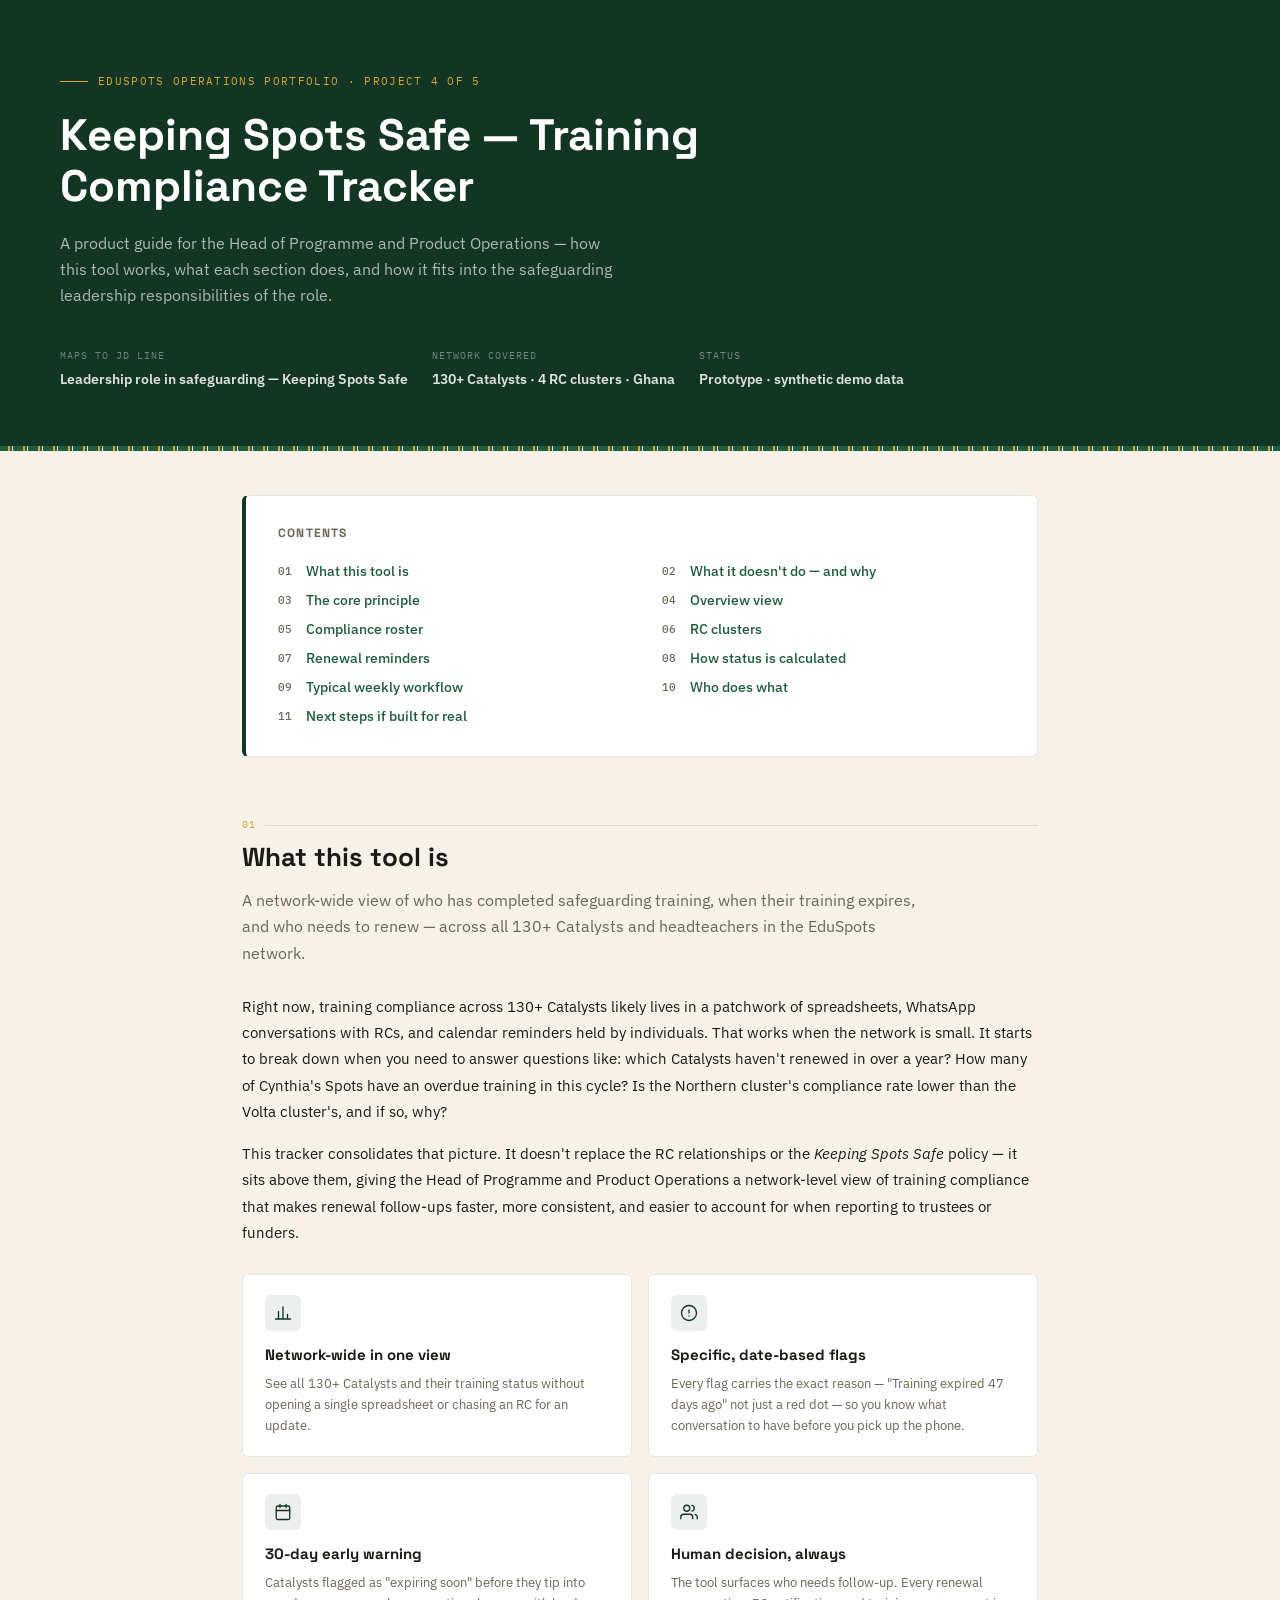
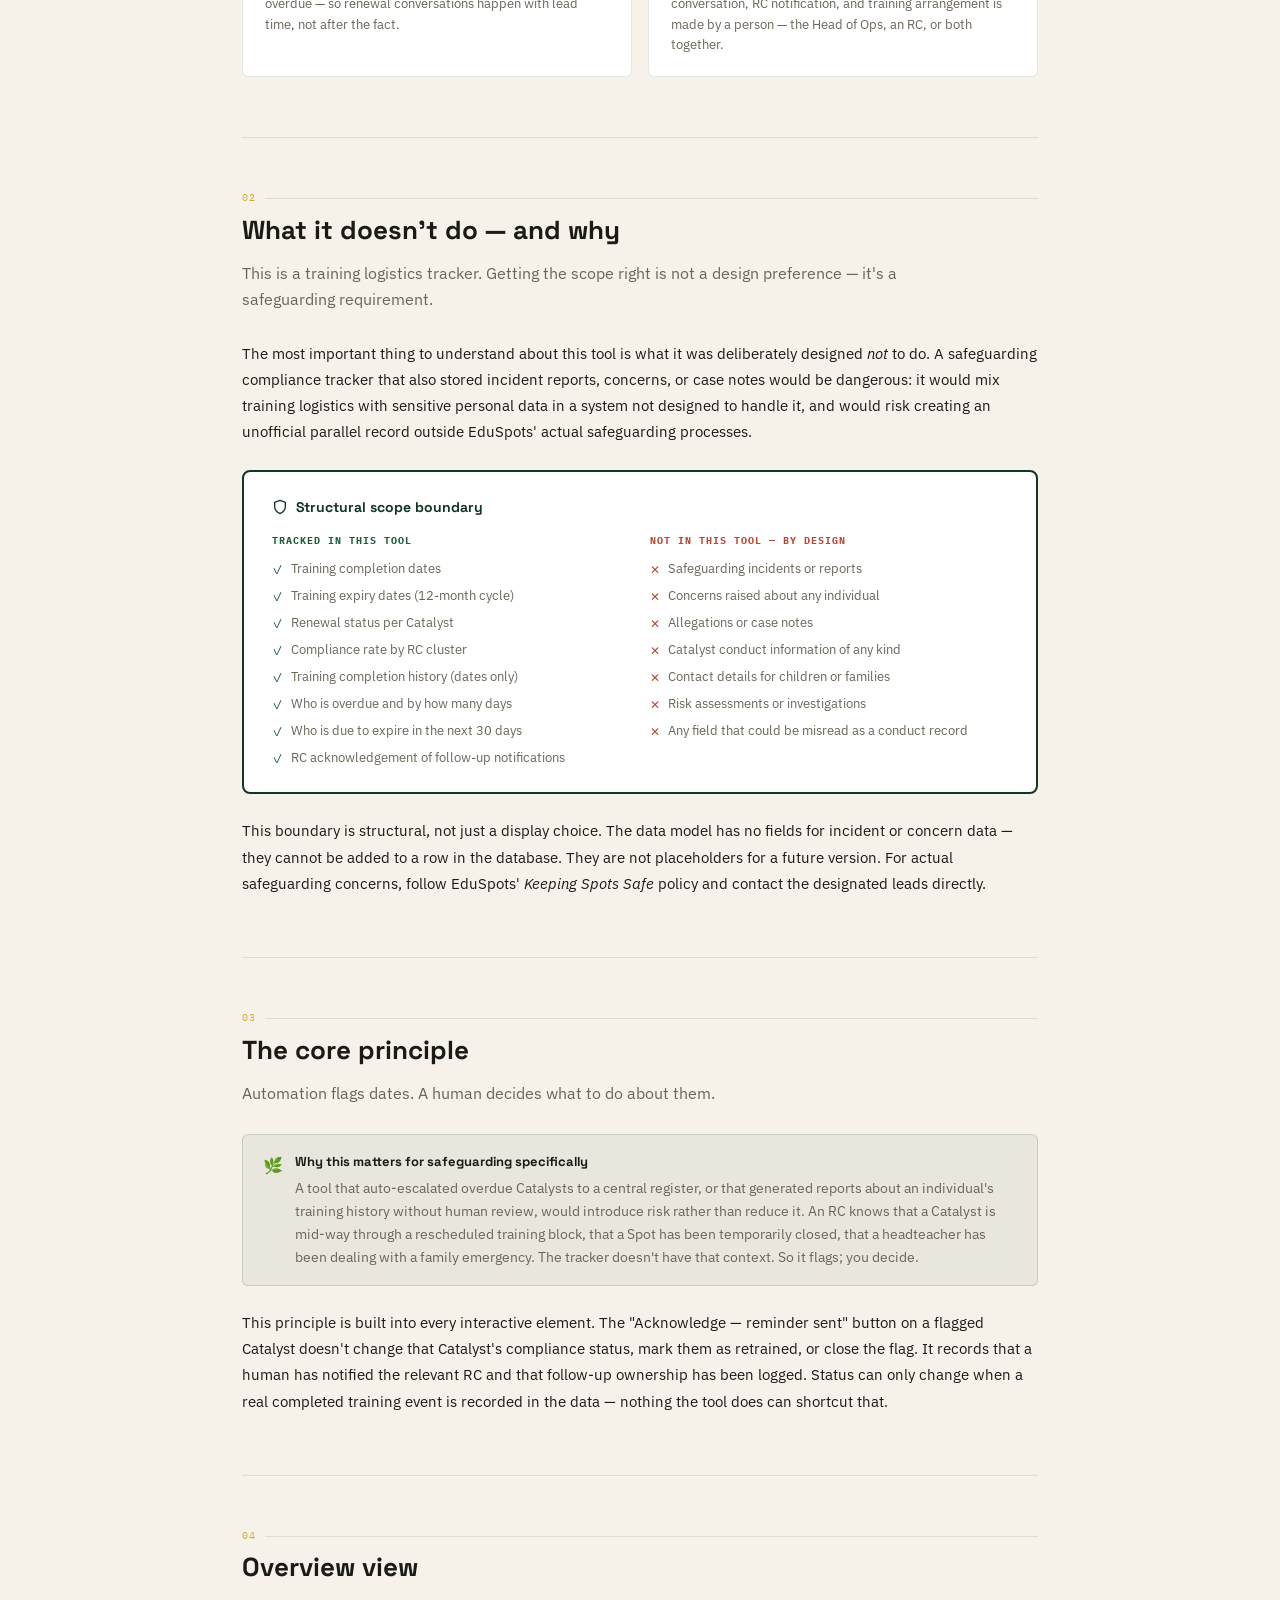
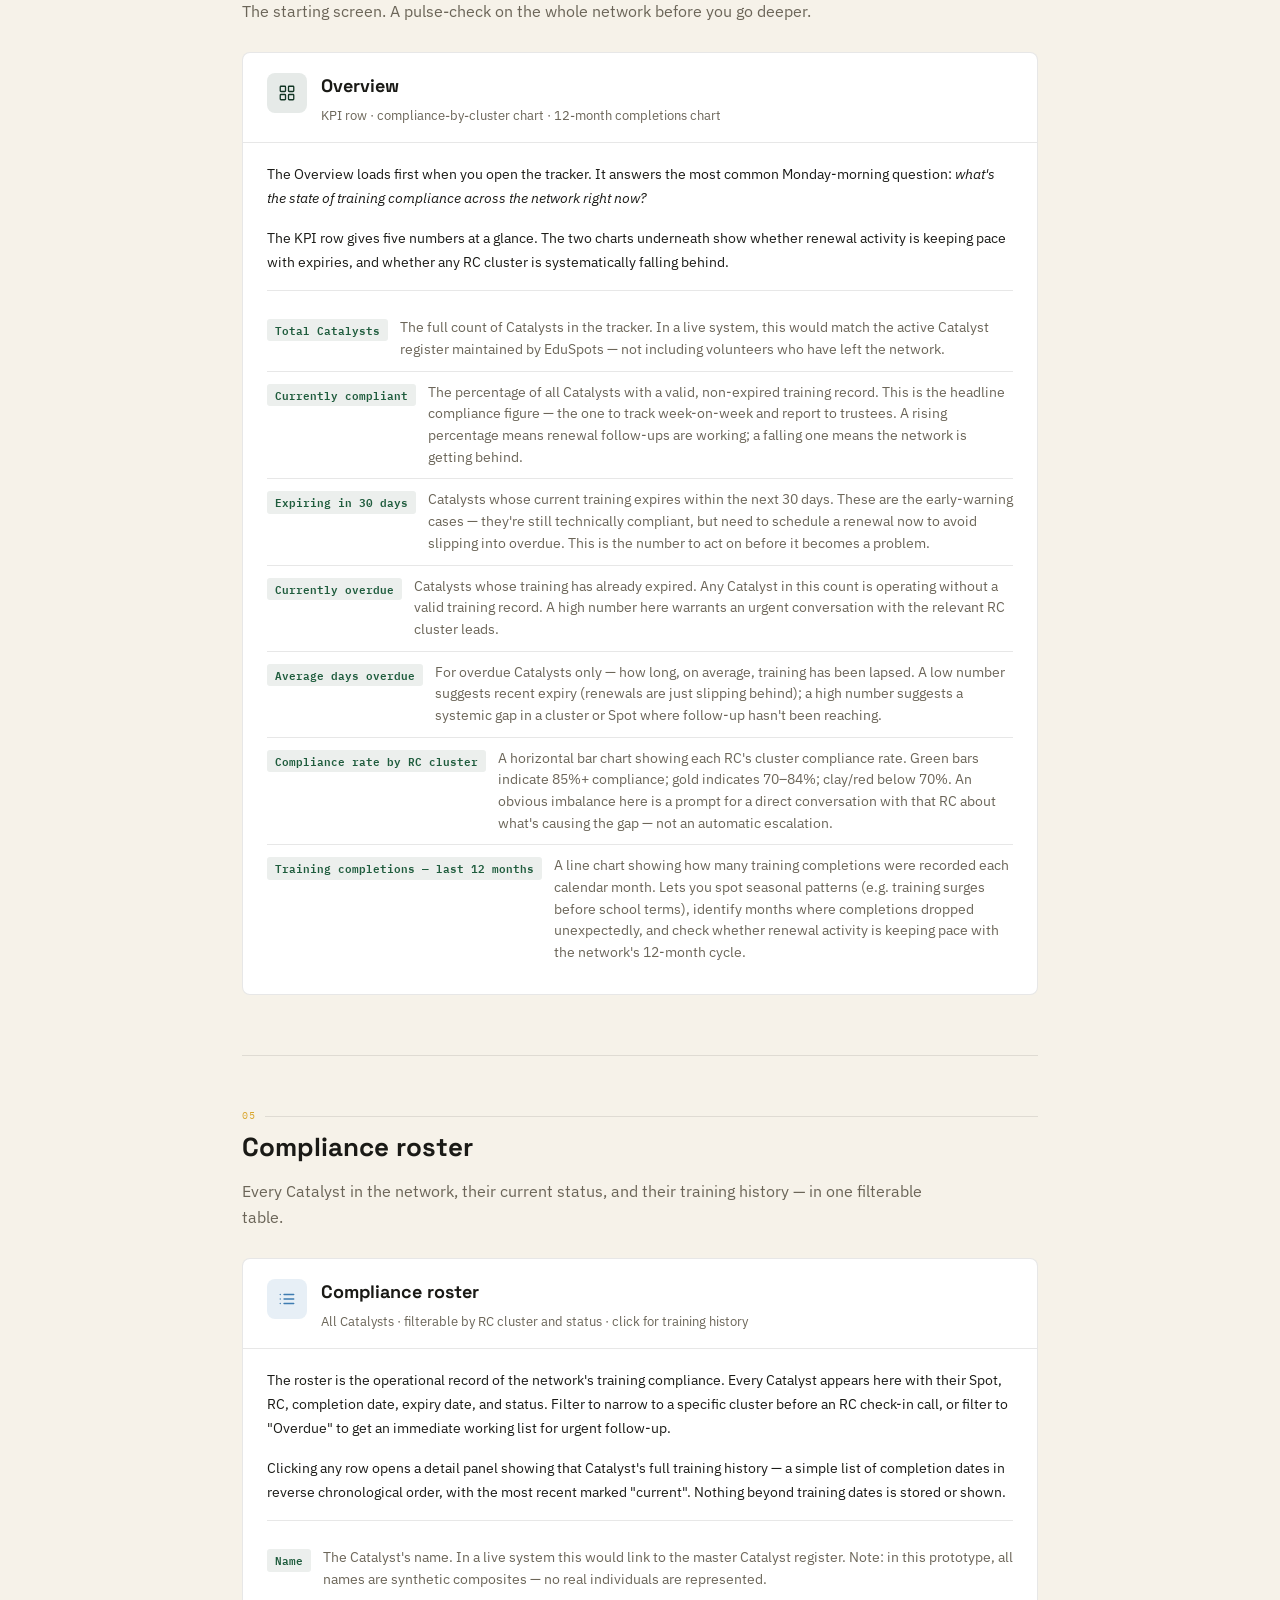
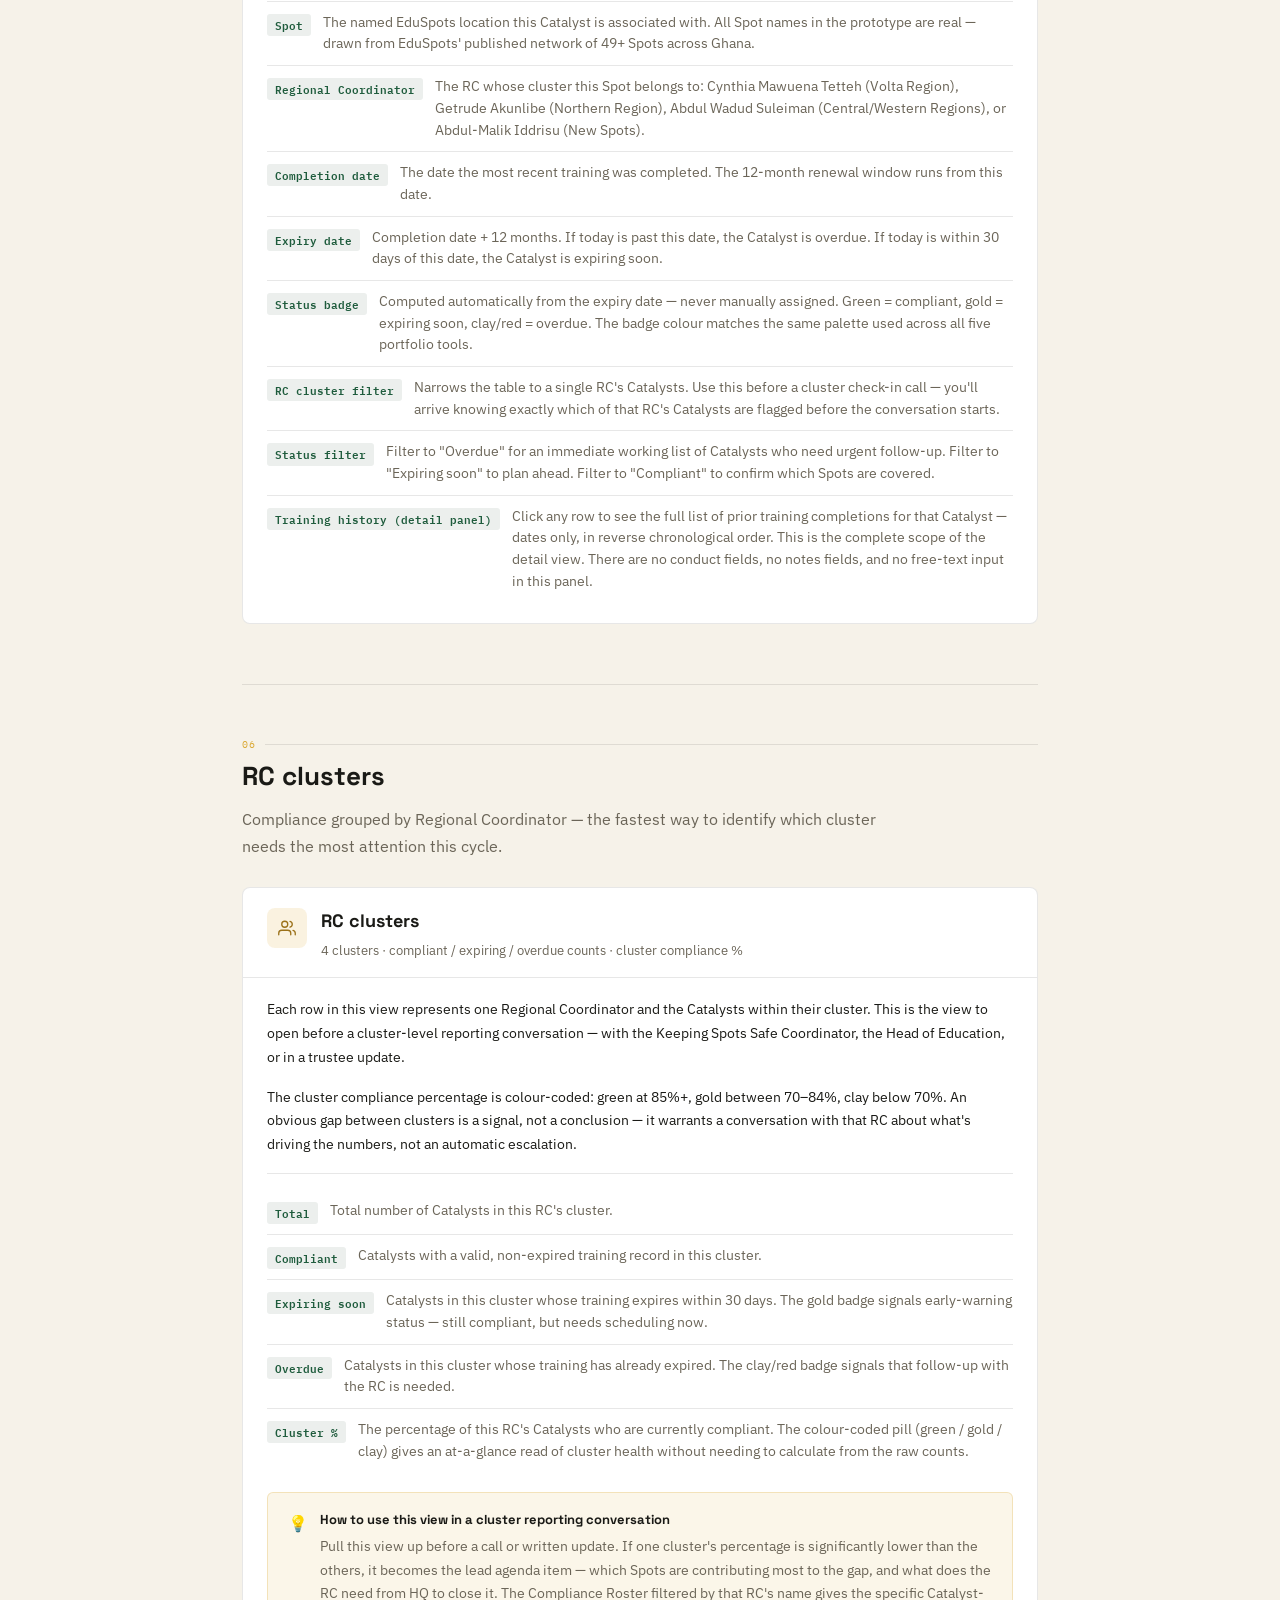
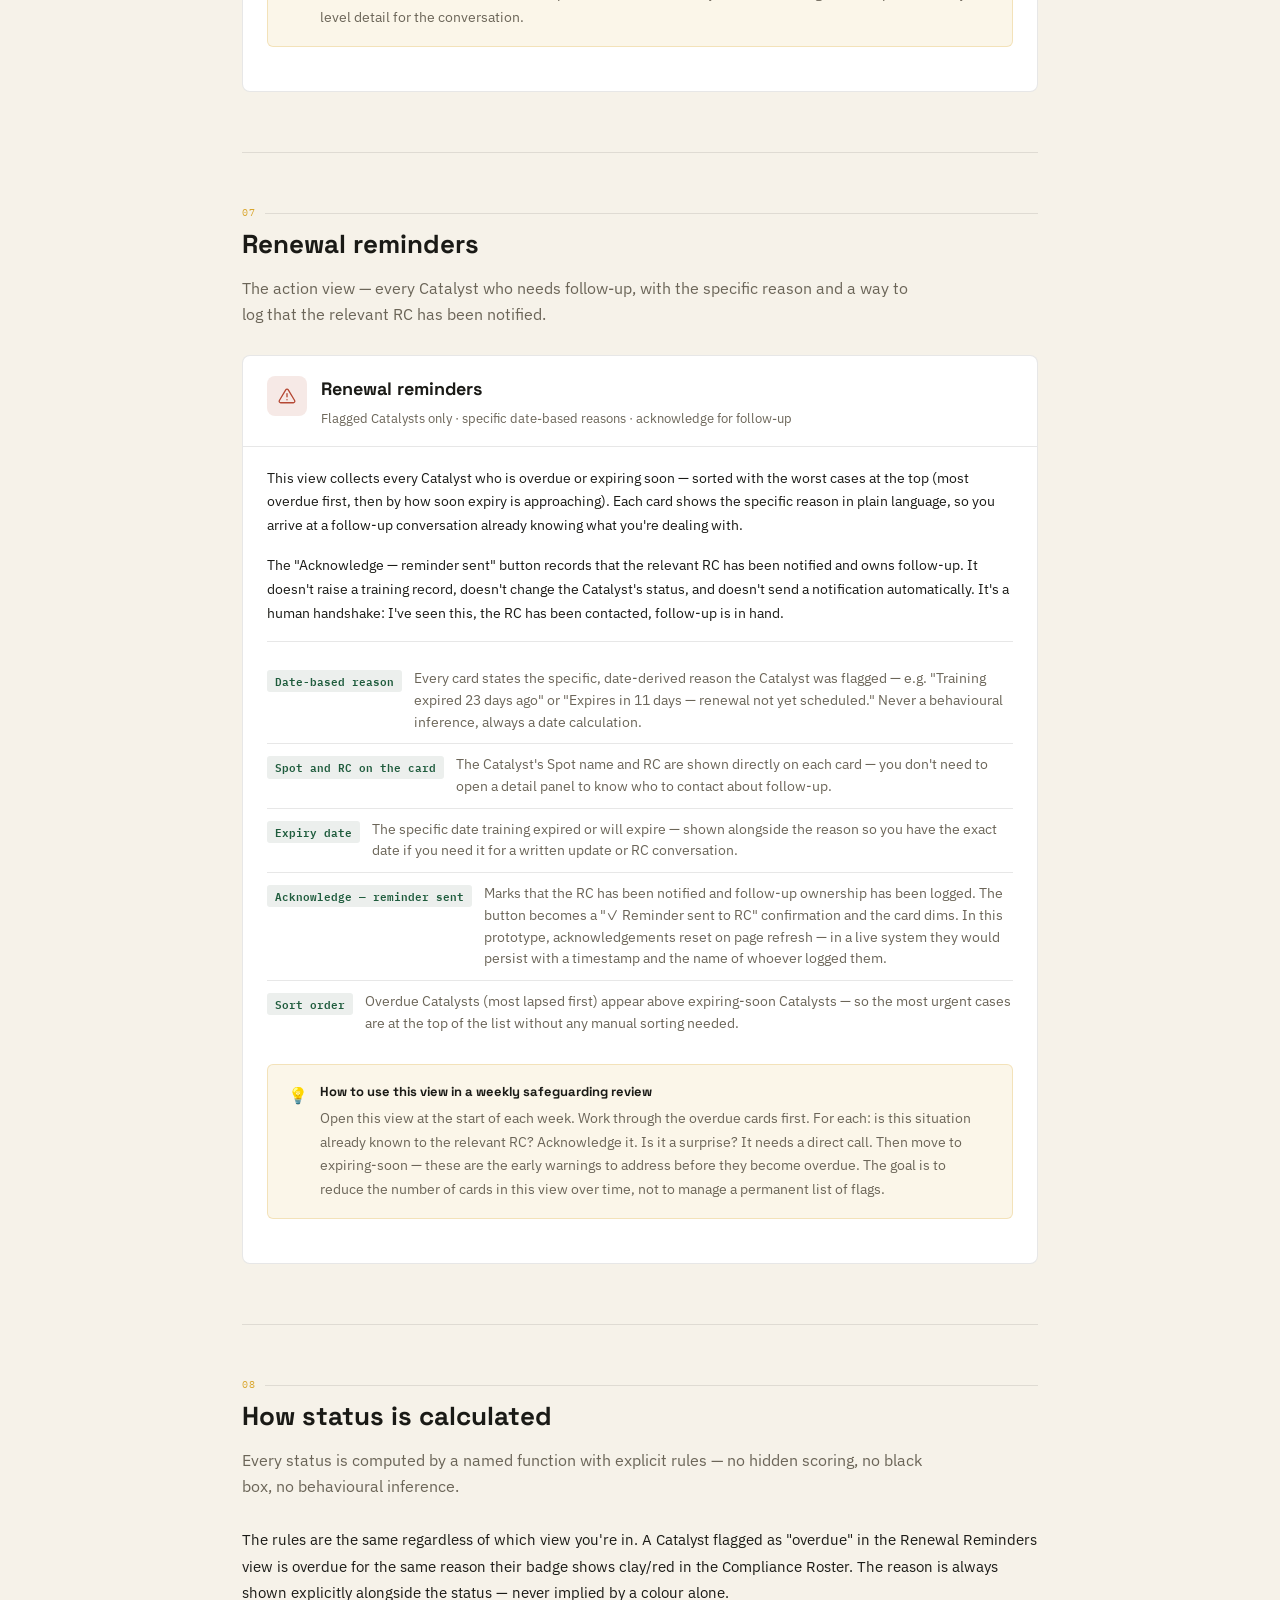
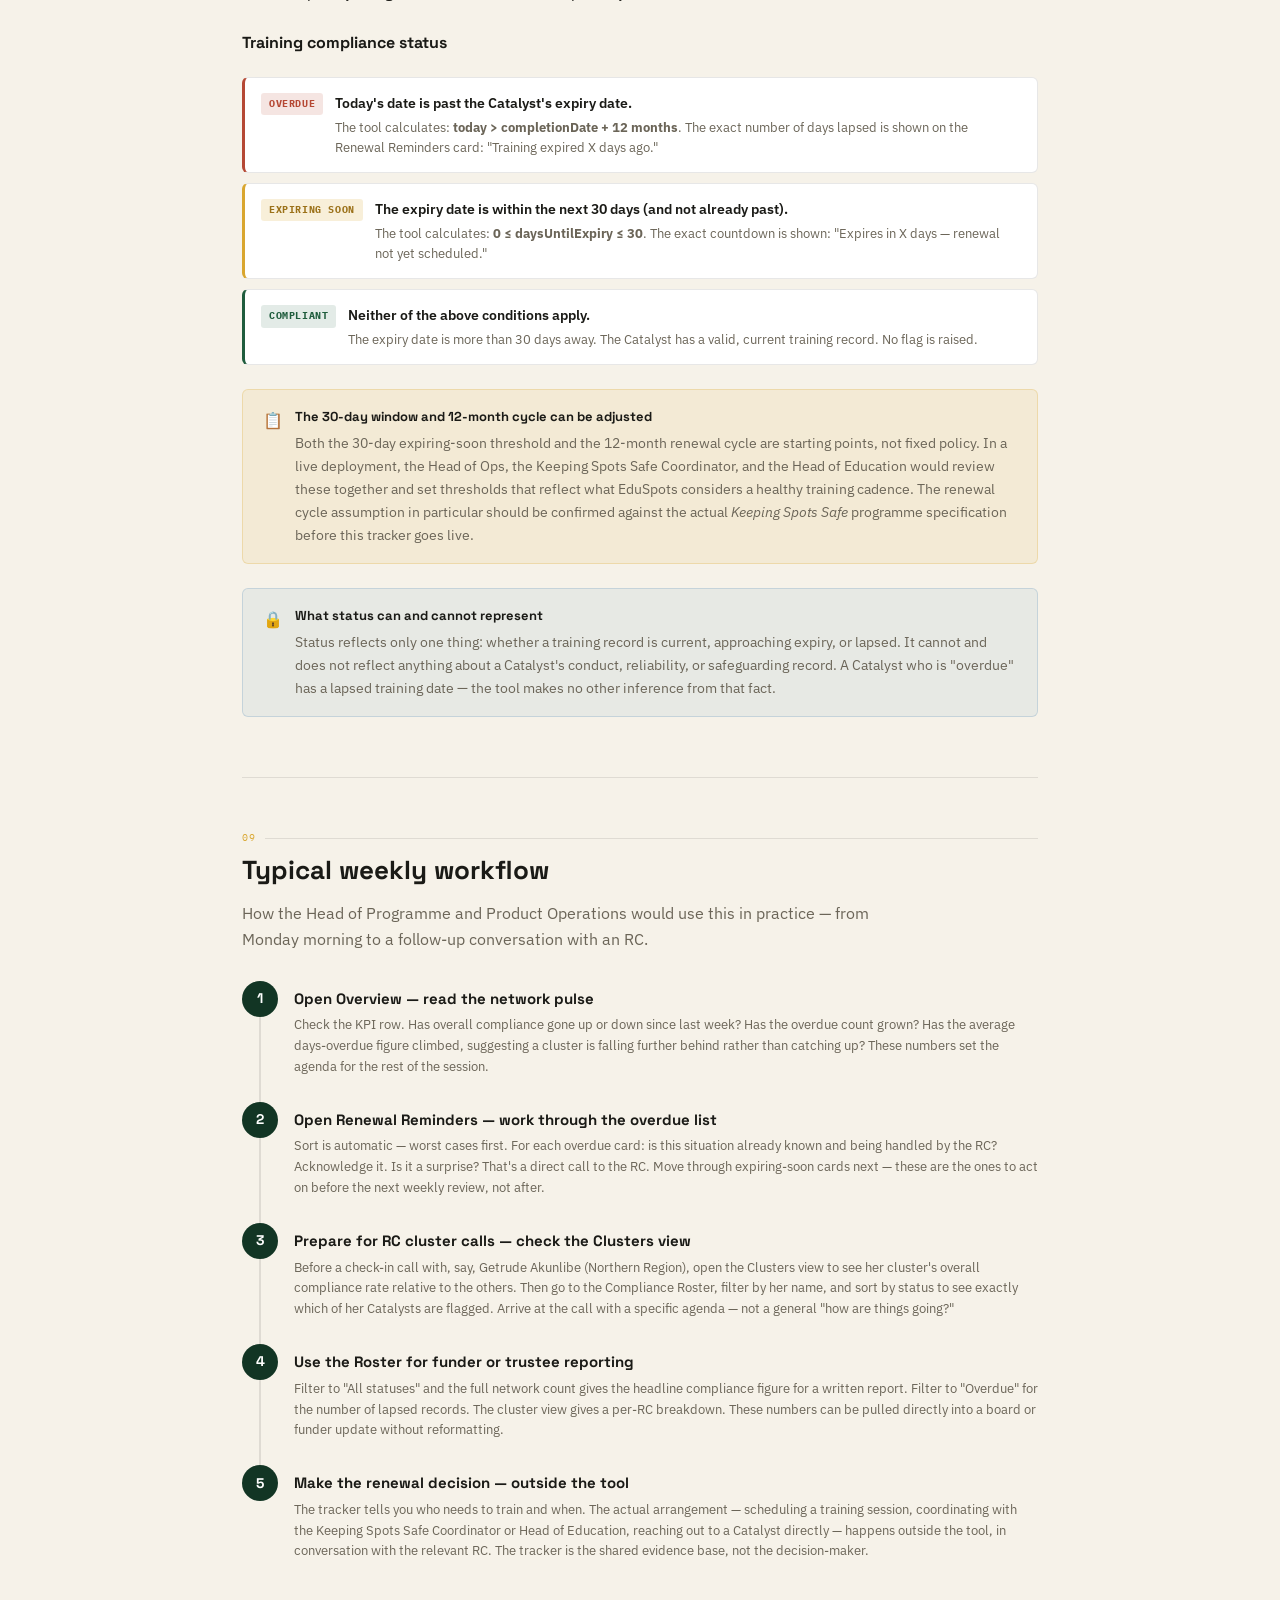
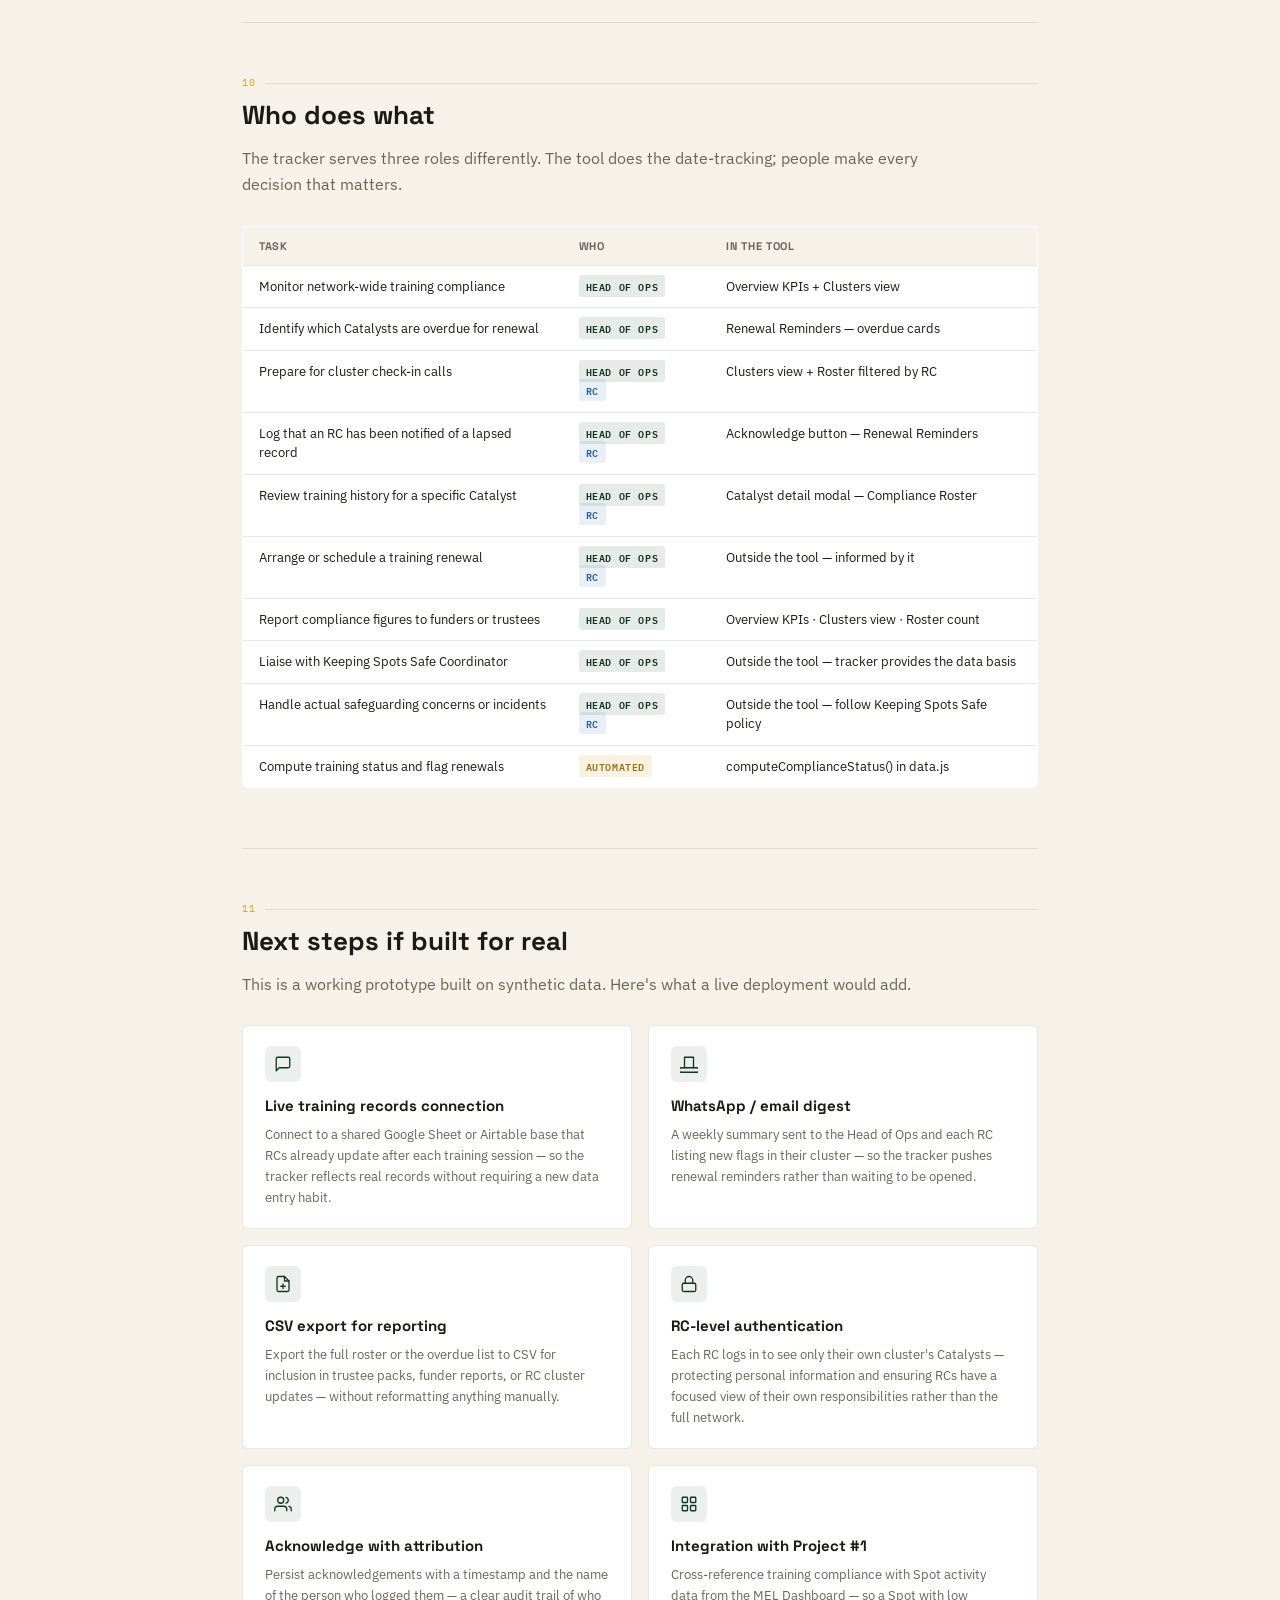
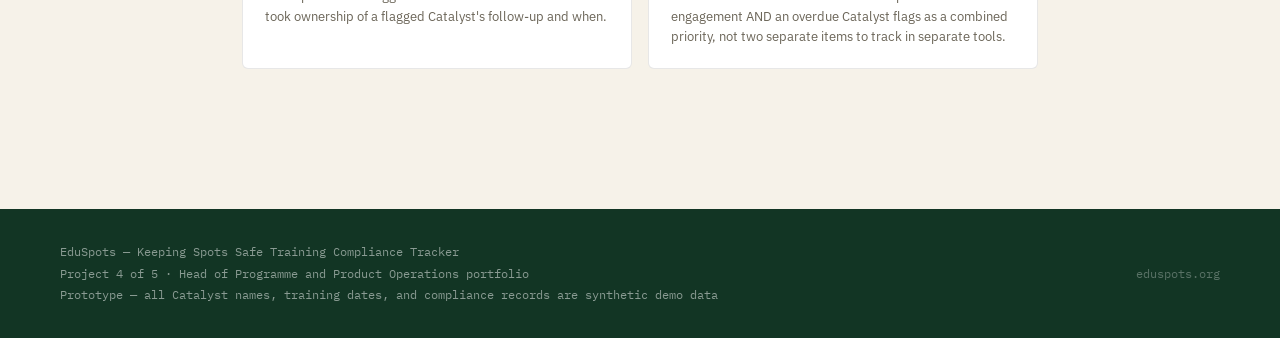
==== safeguarding-tracker-guide.html @ 937d8f45 "feat: add guide link to sidebar, SVG nav icons, favicon" ====
<!DOCTYPE html>
<html lang="en">
<head>
<meta charset="UTF-8" />
<meta name="viewport" content="width=device-width, initial-scale=1.0" />
<title>Keeping Spots Safe — Training Compliance Tracker · Product Guide</title>
<link rel="icon" href="assets/favicon.ico" />
<link rel="preconnect" href="https://fonts.googleapis.com" />
<link rel="preconnect" href="https://fonts.gstatic.com" crossorigin />
<link href="https://fonts.googleapis.com/css2?family=IBM+Plex+Mono:wght@400;600&family=IBM+Plex+Sans:ital,wght@0,400;0,500;0,600;1,400&family=Space+Grotesk:wght@500;600;700&display=swap" rel="stylesheet" />
<style>

/* ── Reset ──────────────────────────────────────────────────── */
*, *::before, *::after { box-sizing: border-box; margin: 0; padding: 0; }
html { font-size: 16px; scroll-behavior: smooth; }

body {
  font-family: "IBM Plex Sans", ui-sans-serif, system-ui, sans-serif;
  background: #F6F2E9;
  color: #1A1A16;
  line-height: 1.65;
  -webkit-font-smoothing: antialiased;
}

/* ── Tokens ─────────────────────────────────────────────────── */
:root {
  --forest:       #123524;
  --forest-light: #1F5C3D;
  --gold:         #D9A62E;
  --gold-soft:    #F0D89B;
  --sky:          #3E7CB1;
  --clay:         #B54834;
  --paper:        #F6F2E9;
  --panel:        #FFFFFF;
  --ink:          #1A1A16;
  --muted:        #6B6558;
  --line:         rgba(26,26,22,0.10);
}

/* ── Cover ──────────────────────────────────────────────────── */
.cover {
  background: var(--forest);
  color: #fff;
  padding: 72px 60px 60px;
  position: relative;
  overflow: hidden;
}

.cover::after {
  content: "";
  position: absolute;
  bottom: 0; left: 0; right: 0;
  height: 5px;
  background: repeating-linear-gradient(
    90deg,
    var(--forest-light) 0px, var(--forest-light) 8px,
    var(--gold)         8px, var(--gold)         10px,
    var(--forest-light) 10px, var(--forest-light) 12px,
    #fff                12px, #fff                13px,
    var(--forest-light) 13px, var(--forest-light) 15px
  );
}

.cover-eyebrow {
  font-family: "IBM Plex Mono", monospace;
  font-size: 11px;
  letter-spacing: 0.12em;
  text-transform: uppercase;
  color: var(--gold);
  margin-bottom: 20px;
  display: flex;
  align-items: center;
  gap: 10px;
}

.cover-eyebrow::before {
  content: "";
  display: inline-block;
  width: 28px;
  height: 1px;
  background: var(--gold);
}

.cover-title {
  font-family: "Space Grotesk", ui-sans-serif, sans-serif;
  font-size: clamp(28px, 4vw, 44px);
  font-weight: 700;
  line-height: 1.15;
  color: #fff;
  max-width: 700px;
  margin-bottom: 20px;
}

.cover-subtitle {
  font-size: 16px;
  color: rgba(255,255,255,0.65);
  max-width: 560px;
  line-height: 1.6;
  margin-bottom: 40px;
}

.cover-meta {
  display: flex;
  flex-wrap: wrap;
  gap: 24px;
}

.cover-meta-item {
  display: flex;
  flex-direction: column;
  gap: 3px;
}

.cover-meta-label {
  font-family: "IBM Plex Mono", monospace;
  font-size: 10px;
  letter-spacing: 0.1em;
  text-transform: uppercase;
  color: rgba(255,255,255,0.40);
}

.cover-meta-value {
  font-size: 14px;
  font-weight: 600;
  color: rgba(255,255,255,0.85);
}

/* ── Layout ─────────────────────────────────────────────────── */
.page {
  max-width: 860px;
  margin: 0 auto;
  padding: 0 32px 80px;
}

/* ── TOC ────────────────────────────────────────────────────── */
.toc {
  background: var(--panel);
  border: 1px solid var(--line);
  border-left: 4px solid var(--forest);
  border-radius: 6px;
  padding: 28px 32px;
  margin: 44px 0 60px;
}

.toc-title {
  font-family: "Space Grotesk", sans-serif;
  font-size: 12px;
  font-weight: 700;
  letter-spacing: 0.1em;
  text-transform: uppercase;
  color: var(--muted);
  margin-bottom: 16px;
}

.toc-list {
  list-style: none;
  display: grid;
  grid-template-columns: 1fr 1fr;
  gap: 6px 40px;
}

.toc-list a {
  font-size: 14px;
  color: var(--forest-light);
  text-decoration: none;
  font-weight: 500;
  display: flex;
  align-items: center;
  gap: 8px;
}

.toc-list a:hover { text-decoration: underline; }

.toc-num {
  font-family: "IBM Plex Mono", monospace;
  font-size: 11px;
  color: var(--muted);
  width: 20px;
  flex-shrink: 0;
}

/* ── Section headings ───────────────────────────────────────── */
.section {
  margin-bottom: 60px;
}

.section-eyebrow {
  font-family: "IBM Plex Mono", monospace;
  font-size: 10px;
  letter-spacing: 0.14em;
  text-transform: uppercase;
  color: var(--gold);
  margin-bottom: 8px;
  display: flex;
  align-items: center;
  gap: 8px;
}

.section-eyebrow::after {
  content: "";
  flex: 1;
  height: 1px;
  background: var(--line);
}

.section-title {
  font-family: "Space Grotesk", sans-serif;
  font-size: 26px;
  font-weight: 700;
  color: var(--ink);
  line-height: 1.2;
  margin-bottom: 14px;
}

.section-lead {
  font-size: 16px;
  color: var(--muted);
  max-width: 680px;
  margin-bottom: 28px;
  line-height: 1.65;
}

/* ── Feature cards ──────────────────────────────────────────── */
.feature-grid {
  display: grid;
  grid-template-columns: 1fr 1fr;
  gap: 16px;
  margin-bottom: 28px;
}

.feature-card {
  background: var(--panel);
  border: 1px solid var(--line);
  border-radius: 6px;
  padding: 20px 22px;
}

.feature-card-icon {
  width: 36px;
  height: 36px;
  background: rgba(18,53,36,0.08);
  border-radius: 6px;
  display: flex;
  align-items: center;
  justify-content: center;
  margin-bottom: 12px;
  color: var(--forest);
}

.feature-card-title {
  font-family: "Space Grotesk", sans-serif;
  font-size: 15px;
  font-weight: 700;
  color: var(--ink);
  margin-bottom: 6px;
}

.feature-card-body {
  font-size: 13px;
  color: var(--muted);
  line-height: 1.6;
}

/* ── View breakdowns ────────────────────────────────────────── */
.view-block {
  background: var(--panel);
  border: 1px solid var(--line);
  border-radius: 8px;
  overflow: hidden;
  margin-bottom: 24px;
}

.view-block-header {
  padding: 18px 24px 16px;
  border-bottom: 1px solid var(--line);
  display: flex;
  align-items: flex-start;
  gap: 14px;
}

.view-block-icon {
  width: 40px;
  height: 40px;
  border-radius: 8px;
  display: flex;
  align-items: center;
  justify-content: center;
  flex-shrink: 0;
  margin-top: 2px;
}

.icon-forest { background: rgba(18,53,36,0.10); color: var(--forest); }
.icon-sky    { background: rgba(62,124,177,0.12); color: var(--sky); }
.icon-gold   { background: rgba(217,166,46,0.15); color: #9B7119; }
.icon-clay   { background: rgba(181,72,52,0.12); color: var(--clay); }

.view-block-name {
  font-family: "Space Grotesk", sans-serif;
  font-size: 18px;
  font-weight: 700;
  color: var(--ink);
  margin-bottom: 4px;
}

.view-block-tagline {
  font-size: 13px;
  color: var(--muted);
}

.view-block-body {
  padding: 20px 24px;
}

.view-block-body p {
  font-size: 14px;
  color: var(--ink);
  line-height: 1.7;
  margin-bottom: 16px;
}

.view-block-body p:last-of-type { margin-bottom: 0; }

/* ── Element list ───────────────────────────────────────────── */
.element-list {
  list-style: none;
  margin-top: 16px;
  border-top: 1px solid var(--line);
  padding-top: 16px;
}

.element-item {
  display: flex;
  gap: 12px;
  padding: 10px 0;
  border-bottom: 1px solid var(--line);
  font-size: 14px;
}

.element-item:last-child { border-bottom: none; }

.element-label {
  font-family: "IBM Plex Mono", monospace;
  font-size: 11px;
  font-weight: 600;
  color: var(--forest-light);
  background: rgba(18,53,36,0.08);
  padding: 2px 8px;
  border-radius: 3px;
  white-space: nowrap;
  align-self: flex-start;
  margin-top: 2px;
  flex-shrink: 0;
}

.element-desc {
  color: var(--muted);
  line-height: 1.55;
}

/* ── Status pills ───────────────────────────────────────────── */
.status-row {
  display: flex;
  flex-direction: column;
  gap: 10px;
  margin: 20px 0;
}

.status-item {
  display: flex;
  align-items: flex-start;
  gap: 12px;
  padding: 14px 16px;
  background: var(--panel);
  border: 1px solid var(--line);
  border-radius: 6px;
  border-left-width: 3px;
}

.status-item.status-compliant  { border-left-color: var(--forest-light); }
.status-item.status-expiring   { border-left-color: var(--gold); }
.status-item.status-overdue    { border-left-color: var(--clay); }

.status-pill {
  font-family: "IBM Plex Mono", monospace;
  font-size: 10px;
  font-weight: 700;
  letter-spacing: 0.06em;
  text-transform: uppercase;
  padding: 3px 8px;
  border-radius: 3px;
  white-space: nowrap;
  flex-shrink: 0;
  margin-top: 1px;
}

.pill-compliant  { background: rgba(31,92,61,0.12);  color: var(--forest-light); }
.pill-expiring   { background: rgba(217,166,46,0.18); color: #9B7119; }
.pill-overdue    { background: rgba(181,72,52,0.14);  color: var(--clay); }
.pill-ack        { background: rgba(31,92,61,0.12);   color: var(--forest-light); }

.status-content {}

.status-name {
  font-size: 14px;
  font-weight: 600;
  color: var(--ink);
  margin-bottom: 3px;
}

.status-conditions {
  font-size: 13px;
  color: var(--muted);
  line-height: 1.55;
}

/* ── Callout boxes ──────────────────────────────────────────── */
.callout {
  border-radius: 6px;
  padding: 16px 20px;
  margin: 24px 0;
  font-size: 14px;
  line-height: 1.65;
  display: flex;
  gap: 12px;
  align-items: flex-start;
}

.callout-principle {
  background: rgba(18,53,36,0.06);
  border: 1px solid rgba(18,53,36,0.15);
}

.callout-note {
  background: rgba(217,166,46,0.10);
  border: 1px solid rgba(217,166,46,0.25);
}

.callout-scope {
  background: rgba(62,124,177,0.08);
  border: 1px solid rgba(62,124,177,0.20);
}

.callout-icon {
  font-size: 16px;
  flex-shrink: 0;
  margin-top: 1px;
}

.callout strong {
  display: block;
  font-weight: 700;
  color: var(--ink);
  margin-bottom: 4px;
  font-family: "Space Grotesk", sans-serif;
  font-size: 13px;
}

.callout p { color: var(--muted); margin: 0; }

/* ── Workflow diagram ───────────────────────────────────────── */
.workflow {
  display: flex;
  flex-direction: column;
  gap: 0;
  margin: 20px 0;
  position: relative;
}

.workflow-step {
  display: flex;
  gap: 16px;
  align-items: flex-start;
  padding-bottom: 24px;
  position: relative;
}

.workflow-step:last-child { padding-bottom: 0; }

.workflow-step::before {
  content: "";
  position: absolute;
  left: 17px;
  top: 36px;
  bottom: 0;
  width: 2px;
  background: var(--line);
}

.workflow-step:last-child::before { display: none; }

.workflow-num {
  width: 36px;
  height: 36px;
  border-radius: 50%;
  background: var(--forest);
  color: #fff;
  font-family: "Space Grotesk", sans-serif;
  font-size: 14px;
  font-weight: 700;
  display: flex;
  align-items: center;
  justify-content: center;
  flex-shrink: 0;
  position: relative;
  z-index: 1;
}

.workflow-content {
  padding-top: 6px;
}

.workflow-title {
  font-family: "Space Grotesk", sans-serif;
  font-size: 15px;
  font-weight: 700;
  color: var(--ink);
  margin-bottom: 4px;
}

.workflow-body {
  font-size: 13px;
  color: var(--muted);
  line-height: 1.6;
}

/* ── Who does what table ────────────────────────────────────── */
.role-table {
  width: 100%;
  border-collapse: collapse;
  font-size: 13px;
  background: var(--panel);
  border: 1px solid var(--line);
  border-radius: 6px;
  overflow: hidden;
  margin: 20px 0;
}

.role-table th {
  background: var(--paper);
  padding: 10px 16px;
  text-align: left;
  font-family: "Space Grotesk", sans-serif;
  font-size: 11px;
  font-weight: 700;
  text-transform: uppercase;
  letter-spacing: 0.06em;
  color: var(--muted);
  border-bottom: 1px solid var(--line);
}

.role-table td {
  padding: 11px 16px;
  border-bottom: 1px solid var(--line);
  color: var(--ink);
  vertical-align: top;
  line-height: 1.5;
}

.role-table tr:last-child td { border-bottom: none; }

.role-tag {
  font-family: "IBM Plex Mono", monospace;
  font-size: 10px;
  font-weight: 600;
  text-transform: uppercase;
  letter-spacing: 0.06em;
  padding: 2px 7px;
  border-radius: 3px;
  white-space: nowrap;
}

.tag-head { background: rgba(18,53,36,0.10); color: var(--forest); }
.tag-rc   { background: rgba(62,124,177,0.12); color: #29618F; }
.tag-auto { background: rgba(217,166,46,0.15); color: #9B7119; }

/* ── Boundary box ───────────────────────────────────────────── */
.boundary-box {
  background: var(--panel);
  border: 2px solid var(--forest);
  border-radius: 8px;
  padding: 24px 28px;
  margin: 24px 0;
}

.boundary-box-title {
  font-family: "Space Grotesk", sans-serif;
  font-size: 14px;
  font-weight: 700;
  color: var(--forest);
  margin-bottom: 14px;
  display: flex;
  align-items: center;
  gap: 8px;
}

.boundary-cols {
  display: grid;
  grid-template-columns: 1fr 1fr;
  gap: 20px;
}

.boundary-col-label {
  font-family: "IBM Plex Mono", monospace;
  font-size: 10px;
  font-weight: 700;
  letter-spacing: 0.1em;
  text-transform: uppercase;
  margin-bottom: 10px;
}

.boundary-col-label.yes { color: var(--forest-light); }
.boundary-col-label.no  { color: var(--clay); }

.boundary-col ul {
  list-style: none;
  display: flex;
  flex-direction: column;
  gap: 7px;
}

.boundary-col li {
  font-size: 13px;
  color: var(--muted);
  display: flex;
  align-items: flex-start;
  gap: 8px;
  line-height: 1.5;
}

.boundary-col li::before {
  font-size: 12px;
  flex-shrink: 0;
  margin-top: 2px;
}

.boundary-col.yes li::before { content: "✓"; color: var(--forest-light); }
.boundary-col.no  li::before { content: "✕"; color: var(--clay); }

/* ── Divider ────────────────────────────────────────────────── */
.divider {
  height: 1px;
  background: var(--line);
  margin: 52px 0;
}

/* ── Footer ─────────────────────────────────────────────────── */
.footer {
  background: var(--forest);
  color: rgba(255,255,255,0.5);
  padding: 32px 60px;
  font-size: 12px;
  font-family: "IBM Plex Mono", monospace;
  display: flex;
  justify-content: space-between;
  align-items: center;
  flex-wrap: wrap;
  gap: 12px;
}

.footer-left { line-height: 1.8; }
.footer-right { color: rgba(255,255,255,0.3); }

/* ── Print ──────────────────────────────────────────────────── */
@media print {
  body { background: #fff; }
  .cover { -webkit-print-color-adjust: exact; print-color-adjust: exact; }
  .footer { -webkit-print-color-adjust: exact; print-color-adjust: exact; }
  .page { padding: 0 20px 40px; }
  .view-block, .feature-card, .status-item, .callout, .boundary-box { break-inside: avoid; }
  .section { break-inside: avoid; }
}

/* ── Responsive ─────────────────────────────────────────────── */
@media (max-width: 680px) {
  .cover { padding: 48px 24px 44px; }
  .page { padding: 0 20px 60px; }
  .feature-grid { grid-template-columns: 1fr; }
  .toc-list { grid-template-columns: 1fr; }
  .boundary-cols { grid-template-columns: 1fr; }
  .footer { padding: 24px; flex-direction: column; align-items: flex-start; }
}

</style>
</head>
<body>

<!-- ================================================================
     COVER
================================================================ -->
<div class="cover">
  <div class="cover-eyebrow">EduSpots Operations Portfolio · Project 4 of 5</div>
  <h1 class="cover-title">Keeping Spots Safe — Training Compliance Tracker</h1>
  <p class="cover-subtitle">
    A product guide for the Head of Programme and Product Operations —
    how this tool works, what each section does, and how it fits into
    the safeguarding leadership responsibilities of the role.
  </p>
  <div class="cover-meta">
    <div class="cover-meta-item">
      <span class="cover-meta-label">Maps to JD line</span>
      <span class="cover-meta-value">Leadership role in safeguarding — Keeping Spots Safe</span>
    </div>
    <div class="cover-meta-item">
      <span class="cover-meta-label">Network covered</span>
      <span class="cover-meta-value">130+ Catalysts · 4 RC clusters · Ghana</span>
    </div>
    <div class="cover-meta-item">
      <span class="cover-meta-label">Status</span>
      <span class="cover-meta-value">Prototype · synthetic demo data</span>
    </div>
  </div>
</div>

<div class="page">

<!-- ================================================================
     TABLE OF CONTENTS
================================================================ -->
<nav class="toc" aria-label="Table of contents">
  <p class="toc-title">Contents</p>
  <ul class="toc-list">
    <li><a href="#what-it-is"><span class="toc-num">01</span> What this tool is</a></li>
    <li><a href="#scope-boundary"><span class="toc-num">02</span> What it doesn't do — and why</a></li>
    <li><a href="#the-principle"><span class="toc-num">03</span> The core principle</a></li>
    <li><a href="#overview-view"><span class="toc-num">04</span> Overview view</a></li>
    <li><a href="#roster-view"><span class="toc-num">05</span> Compliance roster</a></li>
    <li><a href="#clusters-view"><span class="toc-num">06</span> RC clusters</a></li>
    <li><a href="#reminders-view"><span class="toc-num">07</span> Renewal reminders</a></li>
    <li><a href="#status-rules"><span class="toc-num">08</span> How status is calculated</a></li>
    <li><a href="#workflow"><span class="toc-num">09</span> Typical weekly workflow</a></li>
    <li><a href="#who-does-what"><span class="toc-num">10</span> Who does what</a></li>
    <li><a href="#roadmap"><span class="toc-num">11</span> Next steps if built for real</a></li>
  </ul>
</nav>


<!-- ================================================================
     01 — WHAT IT IS
================================================================ -->
<section class="section" id="what-it-is">
  <p class="section-eyebrow">01</p>
  <h2 class="section-title">What this tool is</h2>
  <p class="section-lead">
    A network-wide view of who has completed safeguarding training, when their
    training expires, and who needs to renew — across all 130+ Catalysts and
    headteachers in the EduSpots network.
  </p>

  <p style="font-size:15px; color:#1A1A16; line-height:1.75; margin-bottom:16px;">
    Right now, training compliance across 130+ Catalysts likely lives in a
    patchwork of spreadsheets, WhatsApp conversations with RCs, and calendar
    reminders held by individuals. That works when the network is small. It starts
    to break down when you need to answer questions like: which Catalysts haven't
    renewed in over a year? How many of Cynthia's Spots have an overdue training
    in this cycle? Is the Northern cluster's compliance rate lower than the
    Volta cluster's, and if so, why?
  </p>

  <p style="font-size:15px; color:#1A1A16; line-height:1.75; margin-bottom:28px;">
    This tracker consolidates that picture. It doesn't replace the RC relationships
    or the <em>Keeping Spots Safe</em> policy — it sits above them, giving the Head
    of Programme and Product Operations a network-level view of training compliance
    that makes renewal follow-ups faster, more consistent, and easier to
    account for when reporting to trustees or funders.
  </p>

  <div class="feature-grid">
    <div class="feature-card">
      <div class="feature-card-icon">
        <svg width="18" height="18" viewBox="0 0 24 24" fill="none" stroke="currentColor" stroke-width="1.75" stroke-linecap="round" stroke-linejoin="round"><path d="M2 20h20M6 20V10M12 20V4M18 20v-6"/></svg>
      </div>
      <div class="feature-card-title">Network-wide in one view</div>
      <div class="feature-card-body">See all 130+ Catalysts and their training status without opening a single spreadsheet or chasing an RC for an update.</div>
    </div>
    <div class="feature-card">
      <div class="feature-card-icon">
        <svg width="18" height="18" viewBox="0 0 24 24" fill="none" stroke="currentColor" stroke-width="1.75" stroke-linecap="round" stroke-linejoin="round"><circle cx="12" cy="12" r="10"/><line x1="12" y1="8" x2="12" y2="12"/><line x1="12" y1="16" x2="12.01" y2="16"/></svg>
      </div>
      <div class="feature-card-title">Specific, date-based flags</div>
      <div class="feature-card-body">Every flag carries the exact reason — "Training expired 47 days ago" not just a red dot — so you know what conversation to have before you pick up the phone.</div>
    </div>
    <div class="feature-card">
      <div class="feature-card-icon">
        <svg width="18" height="18" viewBox="0 0 24 24" fill="none" stroke="currentColor" stroke-width="1.75" stroke-linecap="round" stroke-linejoin="round"><rect x="3" y="4" width="18" height="18" rx="2" ry="2"/><line x1="16" y1="2" x2="16" y2="6"/><line x1="8" y1="2" x2="8" y2="6"/><line x1="3" y1="10" x2="21" y2="10"/></svg>
      </div>
      <div class="feature-card-title">30-day early warning</div>
      <div class="feature-card-body">Catalysts flagged as "expiring soon" before they tip into overdue — so renewal conversations happen with lead time, not after the fact.</div>
    </div>
    <div class="feature-card">
      <div class="feature-card-icon">
        <svg width="18" height="18" viewBox="0 0 24 24" fill="none" stroke="currentColor" stroke-width="1.75" stroke-linecap="round" stroke-linejoin="round"><path d="M17 21v-2a4 4 0 00-4-4H5a4 4 0 00-4 4v2"/><circle cx="9" cy="7" r="4"/><path d="M23 21v-2a4 4 0 00-3-3.87"/><path d="M16 3.13a4 4 0 010 7.75"/></svg>
      </div>
      <div class="feature-card-title">Human decision, always</div>
      <div class="feature-card-body">The tool surfaces who needs follow-up. Every renewal conversation, RC notification, and training arrangement is made by a person — the Head of Ops, an RC, or both together.</div>
    </div>
  </div>
</section>

<div class="divider"></div>


<!-- ================================================================
     02 — SCOPE BOUNDARY
================================================================ -->
<section class="section" id="scope-boundary">
  <p class="section-eyebrow">02</p>
  <h2 class="section-title">What it doesn't do — and why</h2>
  <p class="section-lead">
    This is a training logistics tracker. Getting the scope right is not a design
    preference — it's a safeguarding requirement.
  </p>

  <p style="font-size:15px; color:#1A1A16; line-height:1.75; margin-bottom:24px;">
    The most important thing to understand about this tool is what it was
    deliberately designed <em>not</em> to do. A safeguarding compliance tracker
    that also stored incident reports, concerns, or case notes would be dangerous:
    it would mix training logistics with sensitive personal data in a system
    not designed to handle it, and would risk creating an unofficial parallel
    record outside EduSpots' actual safeguarding processes.
  </p>

  <div class="boundary-box">
    <div class="boundary-box-title">
      <svg width="16" height="16" viewBox="0 0 24 24" fill="none" stroke="currentColor" stroke-width="2" stroke-linecap="round" stroke-linejoin="round"><path d="M12 22s8-4 8-10V5l-8-3-8 3v7c0 6 8 10 8 10z"/></svg>
      Structural scope boundary
    </div>
    <div class="boundary-cols">
      <div class="boundary-col yes">
        <p class="boundary-col-label yes">Tracked in this tool</p>
        <ul>
          <li>Training completion dates</li>
          <li>Training expiry dates (12-month cycle)</li>
          <li>Renewal status per Catalyst</li>
          <li>Compliance rate by RC cluster</li>
          <li>Training completion history (dates only)</li>
          <li>Who is overdue and by how many days</li>
          <li>Who is due to expire in the next 30 days</li>
          <li>RC acknowledgement of follow-up notifications</li>
        </ul>
      </div>
      <div class="boundary-col no">
        <p class="boundary-col-label no">Not in this tool — by design</p>
        <ul>
          <li>Safeguarding incidents or reports</li>
          <li>Concerns raised about any individual</li>
          <li>Allegations or case notes</li>
          <li>Catalyst conduct information of any kind</li>
          <li>Contact details for children or families</li>
          <li>Risk assessments or investigations</li>
          <li>Any field that could be misread as a conduct record</li>
        </ul>
      </div>
    </div>
  </div>

  <p style="font-size:15px; color:#1A1A16; line-height:1.75; margin-top:20px;">
    This boundary is structural, not just a display choice. The data model has
    no fields for incident or concern data — they cannot be added to a row in
    the database. They are not placeholders for a future version. For actual
    safeguarding concerns, follow EduSpots' <em>Keeping Spots Safe</em> policy
    and contact the designated leads directly.
  </p>
</section>

<div class="divider"></div>


<!-- ================================================================
     03 — THE PRINCIPLE
================================================================ -->
<section class="section" id="the-principle">
  <p class="section-eyebrow">03</p>
  <h2 class="section-title">The core principle</h2>
  <p class="section-lead">Automation flags dates. A human decides what to do about them.</p>

  <div class="callout callout-principle">
    <span class="callout-icon">🌿</span>
    <div>
      <strong>Why this matters for safeguarding specifically</strong>
      <p>A tool that auto-escalated overdue Catalysts to a central register, or that generated reports about an individual's training history without human review, would introduce risk rather than reduce it. An RC knows that a Catalyst is mid-way through a rescheduled training block, that a Spot has been temporarily closed, that a headteacher has been dealing with a family emergency. The tracker doesn't have that context. So it flags; you decide.</p>
    </div>
  </div>

  <p style="font-size:15px; color:#1A1A16; line-height:1.75; margin-top:20px;">
    This principle is built into every interactive element. The "Acknowledge —
    reminder sent" button on a flagged Catalyst doesn't change that Catalyst's
    compliance status, mark them as retrained, or close the flag. It records
    that a human has notified the relevant RC and that follow-up ownership has
    been logged. Status can only change when a real completed training event
    is recorded in the data — nothing the tool does can shortcut that.
  </p>
</section>

<div class="divider"></div>


<!-- ================================================================
     04 — OVERVIEW VIEW
================================================================ -->
<section class="section" id="overview-view">
  <p class="section-eyebrow">04</p>
  <h2 class="section-title">Overview view</h2>
  <p class="section-lead">The starting screen. A pulse-check on the whole network before you go deeper.</p>

  <div class="view-block">
    <div class="view-block-header">
      <div class="view-block-icon icon-forest">
        <svg width="18" height="18" viewBox="0 0 24 24" fill="none" stroke="currentColor" stroke-width="1.75" stroke-linecap="round" stroke-linejoin="round"><rect x="3" y="3" width="7" height="7" rx="1"/><rect x="14" y="3" width="7" height="7" rx="1"/><rect x="3" y="14" width="7" height="7" rx="1"/><rect x="14" y="14" width="7" height="7" rx="1"/></svg>
      </div>
      <div>
        <div class="view-block-name">Overview</div>
        <div class="view-block-tagline">KPI row · compliance-by-cluster chart · 12-month completions chart</div>
      </div>
    </div>
    <div class="view-block-body">
      <p>The Overview loads first when you open the tracker. It answers the most common Monday-morning question: <em>what's the state of training compliance across the network right now?</em></p>
      <p>The KPI row gives five numbers at a glance. The two charts underneath show whether renewal activity is keeping pace with expiries, and whether any RC cluster is systematically falling behind.</p>

      <ul class="element-list">
        <li class="element-item">
          <span class="element-label">Total Catalysts</span>
          <span class="element-desc">The full count of Catalysts in the tracker. In a live system, this would match the active Catalyst register maintained by EduSpots — not including volunteers who have left the network.</span>
        </li>
        <li class="element-item">
          <span class="element-label">Currently compliant</span>
          <span class="element-desc">The percentage of all Catalysts with a valid, non-expired training record. This is the headline compliance figure — the one to track week-on-week and report to trustees. A rising percentage means renewal follow-ups are working; a falling one means the network is getting behind.</span>
        </li>
        <li class="element-item">
          <span class="element-label">Expiring in 30 days</span>
          <span class="element-desc">Catalysts whose current training expires within the next 30 days. These are the early-warning cases — they're still technically compliant, but need to schedule a renewal now to avoid slipping into overdue. This is the number to act on before it becomes a problem.</span>
        </li>
        <li class="element-item">
          <span class="element-label">Currently overdue</span>
          <span class="element-desc">Catalysts whose training has already expired. Any Catalyst in this count is operating without a valid training record. A high number here warrants an urgent conversation with the relevant RC cluster leads.</span>
        </li>
        <li class="element-item">
          <span class="element-label">Average days overdue</span>
          <span class="element-desc">For overdue Catalysts only — how long, on average, training has been lapsed. A low number suggests recent expiry (renewals are just slipping behind); a high number suggests a systemic gap in a cluster or Spot where follow-up hasn't been reaching.</span>
        </li>
        <li class="element-item">
          <span class="element-label">Compliance rate by RC cluster</span>
          <span class="element-desc">A horizontal bar chart showing each RC's cluster compliance rate. Green bars indicate 85%+ compliance; gold indicates 70–84%; clay/red below 70%. An obvious imbalance here is a prompt for a direct conversation with that RC about what's causing the gap — not an automatic escalation.</span>
        </li>
        <li class="element-item">
          <span class="element-label">Training completions — last 12 months</span>
          <span class="element-desc">A line chart showing how many training completions were recorded each calendar month. Lets you spot seasonal patterns (e.g. training surges before school terms), identify months where completions dropped unexpectedly, and check whether renewal activity is keeping pace with the network's 12-month cycle.</span>
        </li>
      </ul>
    </div>
  </div>
</section>

<div class="divider"></div>


<!-- ================================================================
     05 — COMPLIANCE ROSTER
================================================================ -->
<section class="section" id="roster-view">
  <p class="section-eyebrow">05</p>
  <h2 class="section-title">Compliance roster</h2>
  <p class="section-lead">Every Catalyst in the network, their current status, and their training history — in one filterable table.</p>

  <div class="view-block">
    <div class="view-block-header">
      <div class="view-block-icon icon-sky">
        <svg width="18" height="18" viewBox="0 0 24 24" fill="none" stroke="currentColor" stroke-width="1.75" stroke-linecap="round" stroke-linejoin="round"><line x1="8" y1="6" x2="21" y2="6"/><line x1="8" y1="12" x2="21" y2="12"/><line x1="8" y1="18" x2="21" y2="18"/><line x1="3" y1="6" x2="3.01" y2="6"/><line x1="3" y1="12" x2="3.01" y2="12"/><line x1="3" y1="18" x2="3.01" y2="18"/></svg>
      </div>
      <div>
        <div class="view-block-name">Compliance roster</div>
        <div class="view-block-tagline">All Catalysts · filterable by RC cluster and status · click for training history</div>
      </div>
    </div>
    <div class="view-block-body">
      <p>The roster is the operational record of the network's training compliance. Every Catalyst appears here with their Spot, RC, completion date, expiry date, and status. Filter to narrow to a specific cluster before an RC check-in call, or filter to "Overdue" to get an immediate working list for urgent follow-up.</p>
      <p>Clicking any row opens a detail panel showing that Catalyst's full training history — a simple list of completion dates in reverse chronological order, with the most recent marked "current". Nothing beyond training dates is stored or shown.</p>

      <ul class="element-list">
        <li class="element-item">
          <span class="element-label">Name</span>
          <span class="element-desc">The Catalyst's name. In a live system this would link to the master Catalyst register. Note: in this prototype, all names are synthetic composites — no real individuals are represented.</span>
        </li>
        <li class="element-item">
          <span class="element-label">Spot</span>
          <span class="element-desc">The named EduSpots location this Catalyst is associated with. All Spot names in the prototype are real — drawn from EduSpots' published network of 49+ Spots across Ghana.</span>
        </li>
        <li class="element-item">
          <span class="element-label">Regional Coordinator</span>
          <span class="element-desc">The RC whose cluster this Spot belongs to: Cynthia Mawuena Tetteh (Volta Region), Getrude Akunlibe (Northern Region), Abdul Wadud Suleiman (Central/Western Regions), or Abdul-Malik Iddrisu (New Spots).</span>
        </li>
        <li class="element-item">
          <span class="element-label">Completion date</span>
          <span class="element-desc">The date the most recent training was completed. The 12-month renewal window runs from this date.</span>
        </li>
        <li class="element-item">
          <span class="element-label">Expiry date</span>
          <span class="element-desc">Completion date + 12 months. If today is past this date, the Catalyst is overdue. If today is within 30 days of this date, the Catalyst is expiring soon.</span>
        </li>
        <li class="element-item">
          <span class="element-label">Status badge</span>
          <span class="element-desc">Computed automatically from the expiry date — never manually assigned. Green = compliant, gold = expiring soon, clay/red = overdue. The badge colour matches the same palette used across all five portfolio tools.</span>
        </li>
        <li class="element-item">
          <span class="element-label">RC cluster filter</span>
          <span class="element-desc">Narrows the table to a single RC's Catalysts. Use this before a cluster check-in call — you'll arrive knowing exactly which of that RC's Catalysts are flagged before the conversation starts.</span>
        </li>
        <li class="element-item">
          <span class="element-label">Status filter</span>
          <span class="element-desc">Filter to "Overdue" for an immediate working list of Catalysts who need urgent follow-up. Filter to "Expiring soon" to plan ahead. Filter to "Compliant" to confirm which Spots are covered.</span>
        </li>
        <li class="element-item">
          <span class="element-label">Training history (detail panel)</span>
          <span class="element-desc">Click any row to see the full list of prior training completions for that Catalyst — dates only, in reverse chronological order. This is the complete scope of the detail view. There are no conduct fields, no notes fields, and no free-text input in this panel.</span>
        </li>
      </ul>
    </div>
  </div>
</section>

<div class="divider"></div>


<!-- ================================================================
     06 — RC CLUSTERS
================================================================ -->
<section class="section" id="clusters-view">
  <p class="section-eyebrow">06</p>
  <h2 class="section-title">RC clusters</h2>
  <p class="section-lead">Compliance grouped by Regional Coordinator — the fastest way to identify which cluster needs the most attention this cycle.</p>

  <div class="view-block">
    <div class="view-block-header">
      <div class="view-block-icon icon-gold">
        <svg width="18" height="18" viewBox="0 0 24 24" fill="none" stroke="currentColor" stroke-width="1.75" stroke-linecap="round" stroke-linejoin="round"><path d="M17 21v-2a4 4 0 00-4-4H5a4 4 0 00-4 4v2"/><circle cx="9" cy="7" r="4"/><path d="M23 21v-2a4 4 0 00-3-3.87"/><path d="M16 3.13a4 4 0 010 7.75"/></svg>
      </div>
      <div>
        <div class="view-block-name">RC clusters</div>
        <div class="view-block-tagline">4 clusters · compliant / expiring / overdue counts · cluster compliance %</div>
      </div>
    </div>
    <div class="view-block-body">
      <p>Each row in this view represents one Regional Coordinator and the Catalysts within their cluster. This is the view to open before a cluster-level reporting conversation — with the Keeping Spots Safe Coordinator, the Head of Education, or in a trustee update.</p>
      <p>The cluster compliance percentage is colour-coded: green at 85%+, gold between 70–84%, clay below 70%. An obvious gap between clusters is a signal, not a conclusion — it warrants a conversation with that RC about what's driving the numbers, not an automatic escalation.</p>

      <ul class="element-list">
        <li class="element-item">
          <span class="element-label">Total</span>
          <span class="element-desc">Total number of Catalysts in this RC's cluster.</span>
        </li>
        <li class="element-item">
          <span class="element-label">Compliant</span>
          <span class="element-desc">Catalysts with a valid, non-expired training record in this cluster.</span>
        </li>
        <li class="element-item">
          <span class="element-label">Expiring soon</span>
          <span class="element-desc">Catalysts in this cluster whose training expires within 30 days. The gold badge signals early-warning status — still compliant, but needs scheduling now.</span>
        </li>
        <li class="element-item">
          <span class="element-label">Overdue</span>
          <span class="element-desc">Catalysts in this cluster whose training has already expired. The clay/red badge signals that follow-up with the RC is needed.</span>
        </li>
        <li class="element-item">
          <span class="element-label">Cluster %</span>
          <span class="element-desc">The percentage of this RC's Catalysts who are currently compliant. The colour-coded pill (green / gold / clay) gives an at-a-glance read of cluster health without needing to calculate from the raw counts.</span>
        </li>
      </ul>

      <div class="callout callout-note" style="margin-top:20px;">
        <span class="callout-icon">💡</span>
        <div>
          <strong>How to use this view in a cluster reporting conversation</strong>
          <p>Pull this view up before a call or written update. If one cluster's percentage is significantly lower than the others, it becomes the lead agenda item — which Spots are contributing most to the gap, and what does the RC need from HQ to close it. The Compliance Roster filtered by that RC's name gives the specific Catalyst-level detail for the conversation.</p>
        </div>
      </div>
    </div>
  </div>
</section>

<div class="divider"></div>


<!-- ================================================================
     07 — RENEWAL REMINDERS
================================================================ -->
<section class="section" id="reminders-view">
  <p class="section-eyebrow">07</p>
  <h2 class="section-title">Renewal reminders</h2>
  <p class="section-lead">The action view — every Catalyst who needs follow-up, with the specific reason and a way to log that the relevant RC has been notified.</p>

  <div class="view-block">
    <div class="view-block-header">
      <div class="view-block-icon icon-clay">
        <svg width="18" height="18" viewBox="0 0 24 24" fill="none" stroke="currentColor" stroke-width="1.75" stroke-linecap="round" stroke-linejoin="round"><path d="M10.29 3.86L1.82 18a2 2 0 001.71 3h16.94a2 2 0 001.71-3L13.71 3.86a2 2 0 00-3.42 0z"/><line x1="12" y1="9" x2="12" y2="13"/><line x1="12" y1="17" x2="12.01" y2="17"/></svg>
      </div>
      <div>
        <div class="view-block-name">Renewal reminders</div>
        <div class="view-block-tagline">Flagged Catalysts only · specific date-based reasons · acknowledge for follow-up</div>
      </div>
    </div>
    <div class="view-block-body">
      <p>This view collects every Catalyst who is overdue or expiring soon — sorted with the worst cases at the top (most overdue first, then by how soon expiry is approaching). Each card shows the specific reason in plain language, so you arrive at a follow-up conversation already knowing what you're dealing with.</p>
      <p>The "Acknowledge — reminder sent" button records that the relevant RC has been notified and owns follow-up. It doesn't raise a training record, doesn't change the Catalyst's status, and doesn't send a notification automatically. It's a human handshake: I've seen this, the RC has been contacted, follow-up is in hand.</p>

      <ul class="element-list">
        <li class="element-item">
          <span class="element-label">Date-based reason</span>
          <span class="element-desc">Every card states the specific, date-derived reason the Catalyst was flagged — e.g. "Training expired 23 days ago" or "Expires in 11 days — renewal not yet scheduled." Never a behavioural inference, always a date calculation.</span>
        </li>
        <li class="element-item">
          <span class="element-label">Spot and RC on the card</span>
          <span class="element-desc">The Catalyst's Spot name and RC are shown directly on each card — you don't need to open a detail panel to know who to contact about follow-up.</span>
        </li>
        <li class="element-item">
          <span class="element-label">Expiry date</span>
          <span class="element-desc">The specific date training expired or will expire — shown alongside the reason so you have the exact date if you need it for a written update or RC conversation.</span>
        </li>
        <li class="element-item">
          <span class="element-label">Acknowledge — reminder sent</span>
          <span class="element-desc">Marks that the RC has been notified and follow-up ownership has been logged. The button becomes a "✓ Reminder sent to RC" confirmation and the card dims. In this prototype, acknowledgements reset on page refresh — in a live system they would persist with a timestamp and the name of whoever logged them.</span>
        </li>
        <li class="element-item">
          <span class="element-label">Sort order</span>
          <span class="element-desc">Overdue Catalysts (most lapsed first) appear above expiring-soon Catalysts — so the most urgent cases are at the top of the list without any manual sorting needed.</span>
        </li>
      </ul>

      <div class="callout callout-note" style="margin-top:20px;">
        <span class="callout-icon">💡</span>
        <div>
          <strong>How to use this view in a weekly safeguarding review</strong>
          <p>Open this view at the start of each week. Work through the overdue cards first. For each: is this situation already known to the relevant RC? Acknowledge it. Is it a surprise? It needs a direct call. Then move to expiring-soon — these are the early warnings to address before they become overdue. The goal is to reduce the number of cards in this view over time, not to manage a permanent list of flags.</p>
        </div>
      </div>
    </div>
  </div>
</section>

<div class="divider"></div>


<!-- ================================================================
     08 — STATUS RULES
================================================================ -->
<section class="section" id="status-rules">
  <p class="section-eyebrow">08</p>
  <h2 class="section-title">How status is calculated</h2>
  <p class="section-lead">Every status is computed by a named function with explicit rules — no hidden scoring, no black box, no behavioural inference.</p>

  <p style="font-size:15px; color:#1A1A16; line-height:1.75; margin-bottom:24px;">
    The rules are the same regardless of which view you're in. A Catalyst flagged
    as "overdue" in the Renewal Reminders view is overdue for the same reason
    their badge shows clay/red in the Compliance Roster. The reason is always
    shown explicitly alongside the status — never implied by a colour alone.
  </p>

  <h3 style="font-family:'Space Grotesk',sans-serif; font-size:16px; font-weight:700; color:#1A1A16; margin-bottom:14px;">Training compliance status</h3>
  <div class="status-row">
    <div class="status-item status-overdue">
      <span class="status-pill pill-overdue">Overdue</span>
      <div class="status-content">
        <div class="status-name">Today's date is past the Catalyst's expiry date.</div>
        <div class="status-conditions">The tool calculates: <strong>today &gt; completionDate + 12 months</strong>. The exact number of days lapsed is shown on the Renewal Reminders card: "Training expired X days ago."</div>
      </div>
    </div>
    <div class="status-item status-expiring">
      <span class="status-pill pill-expiring">Expiring soon</span>
      <div class="status-content">
        <div class="status-name">The expiry date is within the next 30 days (and not already past).</div>
        <div class="status-conditions">The tool calculates: <strong>0 ≤ daysUntilExpiry ≤ 30</strong>. The exact countdown is shown: "Expires in X days — renewal not yet scheduled."</div>
      </div>
    </div>
    <div class="status-item status-compliant">
      <span class="status-pill pill-compliant">Compliant</span>
      <div class="status-content">
        <div class="status-name">Neither of the above conditions apply.</div>
        <div class="status-conditions">The expiry date is more than 30 days away. The Catalyst has a valid, current training record. No flag is raised.</div>
      </div>
    </div>
  </div>

  <div class="callout callout-note" style="margin-top:24px;">
    <span class="callout-icon">📋</span>
    <div>
      <strong>The 30-day window and 12-month cycle can be adjusted</strong>
      <p>Both the 30-day expiring-soon threshold and the 12-month renewal cycle are starting points, not fixed policy. In a live deployment, the Head of Ops, the Keeping Spots Safe Coordinator, and the Head of Education would review these together and set thresholds that reflect what EduSpots considers a healthy training cadence. The renewal cycle assumption in particular should be confirmed against the actual <em>Keeping Spots Safe</em> programme specification before this tracker goes live.</p>
    </div>
  </div>

  <div class="callout callout-scope" style="margin-top:16px;">
    <span class="callout-icon">🔒</span>
    <div>
      <strong>What status can and cannot represent</strong>
      <p>Status reflects only one thing: whether a training record is current, approaching expiry, or lapsed. It cannot and does not reflect anything about a Catalyst's conduct, reliability, or safeguarding record. A Catalyst who is "overdue" has a lapsed training date — the tool makes no other inference from that fact.</p>
    </div>
  </div>
</section>

<div class="divider"></div>


<!-- ================================================================
     09 — WORKFLOW
================================================================ -->
<section class="section" id="workflow">
  <p class="section-eyebrow">09</p>
  <h2 class="section-title">Typical weekly workflow</h2>
  <p class="section-lead">How the Head of Programme and Product Operations would use this in practice — from Monday morning to a follow-up conversation with an RC.</p>

  <div class="workflow">
    <div class="workflow-step">
      <div class="workflow-num">1</div>
      <div class="workflow-content">
        <div class="workflow-title">Open Overview — read the network pulse</div>
        <div class="workflow-body">Check the KPI row. Has overall compliance gone up or down since last week? Has the overdue count grown? Has the average days-overdue figure climbed, suggesting a cluster is falling further behind rather than catching up? These numbers set the agenda for the rest of the session.</div>
      </div>
    </div>
    <div class="workflow-step">
      <div class="workflow-num">2</div>
      <div class="workflow-content">
        <div class="workflow-title">Open Renewal Reminders — work through the overdue list</div>
        <div class="workflow-body">Sort is automatic — worst cases first. For each overdue card: is this situation already known and being handled by the RC? Acknowledge it. Is it a surprise? That's a direct call to the RC. Move through expiring-soon cards next — these are the ones to act on before the next weekly review, not after.</div>
      </div>
    </div>
    <div class="workflow-step">
      <div class="workflow-num">3</div>
      <div class="workflow-content">
        <div class="workflow-title">Prepare for RC cluster calls — check the Clusters view</div>
        <div class="workflow-body">Before a check-in call with, say, Getrude Akunlibe (Northern Region), open the Clusters view to see her cluster's overall compliance rate relative to the others. Then go to the Compliance Roster, filter by her name, and sort by status to see exactly which of her Catalysts are flagged. Arrive at the call with a specific agenda — not a general "how are things going?"</div>
      </div>
    </div>
    <div class="workflow-step">
      <div class="workflow-num">4</div>
      <div class="workflow-content">
        <div class="workflow-title">Use the Roster for funder or trustee reporting</div>
        <div class="workflow-body">Filter to "All statuses" and the full network count gives the headline compliance figure for a written report. Filter to "Overdue" for the number of lapsed records. The cluster view gives a per-RC breakdown. These numbers can be pulled directly into a board or funder update without reformatting.</div>
      </div>
    </div>
    <div class="workflow-step">
      <div class="workflow-num">5</div>
      <div class="workflow-content">
        <div class="workflow-title">Make the renewal decision — outside the tool</div>
        <div class="workflow-body">The tracker tells you who needs to train and when. The actual arrangement — scheduling a training session, coordinating with the Keeping Spots Safe Coordinator or Head of Education, reaching out to a Catalyst directly — happens outside the tool, in conversation with the relevant RC. The tracker is the shared evidence base, not the decision-maker.</div>
      </div>
    </div>
  </div>
</section>

<div class="divider"></div>


<!-- ================================================================
     10 — WHO DOES WHAT
================================================================ -->
<section class="section" id="who-does-what">
  <p class="section-eyebrow">10</p>
  <h2 class="section-title">Who does what</h2>
  <p class="section-lead">The tracker serves three roles differently. The tool does the date-tracking; people make every decision that matters.</p>

  <table class="role-table">
    <thead>
      <tr>
        <th>Task</th>
        <th>Who</th>
        <th>In the tool</th>
      </tr>
    </thead>
    <tbody>
      <tr>
        <td>Monitor network-wide training compliance</td>
        <td><span class="role-tag tag-head">Head of Ops</span></td>
        <td>Overview KPIs + Clusters view</td>
      </tr>
      <tr>
        <td>Identify which Catalysts are overdue for renewal</td>
        <td><span class="role-tag tag-head">Head of Ops</span></td>
        <td>Renewal Reminders — overdue cards</td>
      </tr>
      <tr>
        <td>Prepare for cluster check-in calls</td>
        <td><span class="role-tag tag-head">Head of Ops</span> <span class="role-tag tag-rc">RC</span></td>
        <td>Clusters view + Roster filtered by RC</td>
      </tr>
      <tr>
        <td>Log that an RC has been notified of a lapsed record</td>
        <td><span class="role-tag tag-head">Head of Ops</span> <span class="role-tag tag-rc">RC</span></td>
        <td>Acknowledge button — Renewal Reminders</td>
      </tr>
      <tr>
        <td>Review training history for a specific Catalyst</td>
        <td><span class="role-tag tag-head">Head of Ops</span> <span class="role-tag tag-rc">RC</span></td>
        <td>Catalyst detail modal — Compliance Roster</td>
      </tr>
      <tr>
        <td>Arrange or schedule a training renewal</td>
        <td><span class="role-tag tag-head">Head of Ops</span> <span class="role-tag tag-rc">RC</span></td>
        <td>Outside the tool — informed by it</td>
      </tr>
      <tr>
        <td>Report compliance figures to funders or trustees</td>
        <td><span class="role-tag tag-head">Head of Ops</span></td>
        <td>Overview KPIs · Clusters view · Roster count</td>
      </tr>
      <tr>
        <td>Liaise with Keeping Spots Safe Coordinator</td>
        <td><span class="role-tag tag-head">Head of Ops</span></td>
        <td>Outside the tool — tracker provides the data basis</td>
      </tr>
      <tr>
        <td>Handle actual safeguarding concerns or incidents</td>
        <td><span class="role-tag tag-head">Head of Ops</span> <span class="role-tag tag-rc">RC</span></td>
        <td>Outside the tool — follow Keeping Spots Safe policy</td>
      </tr>
      <tr>
        <td>Compute training status and flag renewals</td>
        <td><span class="role-tag tag-auto">Automated</span></td>
        <td>computeComplianceStatus() in data.js</td>
      </tr>
    </tbody>
  </table>
</section>

<div class="divider"></div>


<!-- ================================================================
     11 — ROADMAP
================================================================ -->
<section class="section" id="roadmap">
  <p class="section-eyebrow">11</p>
  <h2 class="section-title">Next steps if built for real</h2>
  <p class="section-lead">This is a working prototype built on synthetic data. Here's what a live deployment would add.</p>

  <div class="feature-grid">
    <div class="feature-card">
      <div class="feature-card-icon">
        <svg width="18" height="18" viewBox="0 0 24 24" fill="none" stroke="currentColor" stroke-width="1.75" stroke-linecap="round" stroke-linejoin="round"><path d="M21 15a2 2 0 01-2 2H7l-4 4V5a2 2 0 012-2h14a2 2 0 012 2z"/></svg>
      </div>
      <div class="feature-card-title">Live training records connection</div>
      <div class="feature-card-body">Connect to a shared Google Sheet or Airtable base that RCs already update after each training session — so the tracker reflects real records without requiring a new data entry habit.</div>
    </div>
    <div class="feature-card">
      <div class="feature-card-icon">
        <svg width="18" height="18" viewBox="0 0 24 24" fill="none" stroke="currentColor" stroke-width="1.75" stroke-linecap="round" stroke-linejoin="round"><path d="M22 17H2a3 3 0 000 6h20a3 3 0 000-6z"/><path d="M6 17V3h12v14"/></svg>
      </div>
      <div class="feature-card-title">WhatsApp / email digest</div>
      <div class="feature-card-body">A weekly summary sent to the Head of Ops and each RC listing new flags in their cluster — so the tracker pushes renewal reminders rather than waiting to be opened.</div>
    </div>
    <div class="feature-card">
      <div class="feature-card-icon">
        <svg width="18" height="18" viewBox="0 0 24 24" fill="none" stroke="currentColor" stroke-width="1.75" stroke-linecap="round" stroke-linejoin="round"><path d="M14 2H6a2 2 0 00-2 2v16a2 2 0 002 2h12a2 2 0 002-2V8z"/><polyline points="14 2 14 8 20 8"/><line x1="12" y1="18" x2="12" y2="12"/><line x1="9" y1="15" x2="15" y2="15"/></svg>
      </div>
      <div class="feature-card-title">CSV export for reporting</div>
      <div class="feature-card-body">Export the full roster or the overdue list to CSV for inclusion in trustee packs, funder reports, or RC cluster updates — without reformatting anything manually.</div>
    </div>
    <div class="feature-card">
      <div class="feature-card-icon">
        <svg width="18" height="18" viewBox="0 0 24 24" fill="none" stroke="currentColor" stroke-width="1.75" stroke-linecap="round" stroke-linejoin="round"><rect x="3" y="11" width="18" height="11" rx="2" ry="2"/><path d="M7 11V7a5 5 0 0110 0v4"/></svg>
      </div>
      <div class="feature-card-title">RC-level authentication</div>
      <div class="feature-card-body">Each RC logs in to see only their own cluster's Catalysts — protecting personal information and ensuring RCs have a focused view of their own responsibilities rather than the full network.</div>
    </div>
    <div class="feature-card">
      <div class="feature-card-icon">
        <svg width="18" height="18" viewBox="0 0 24 24" fill="none" stroke="currentColor" stroke-width="1.75" stroke-linecap="round" stroke-linejoin="round"><path d="M17 21v-2a4 4 0 00-4-4H5a4 4 0 00-4 4v2"/><circle cx="9" cy="7" r="4"/><path d="M23 21v-2a4 4 0 00-3-3.87"/><path d="M16 3.13a4 4 0 010 7.75"/></svg>
      </div>
      <div class="feature-card-title">Acknowledge with attribution</div>
      <div class="feature-card-body">Persist acknowledgements with a timestamp and the name of the person who logged them — a clear audit trail of who took ownership of a flagged Catalyst's follow-up and when.</div>
    </div>
    <div class="feature-card">
      <div class="feature-card-icon">
        <svg width="18" height="18" viewBox="0 0 24 24" fill="none" stroke="currentColor" stroke-width="1.75" stroke-linecap="round" stroke-linejoin="round"><rect x="3" y="3" width="7" height="7" rx="1"/><rect x="14" y="3" width="7" height="7" rx="1"/><rect x="3" y="14" width="7" height="7" rx="1"/><rect x="14" y="14" width="7" height="7" rx="1"/></svg>
      </div>
      <div class="feature-card-title">Integration with Project #1</div>
      <div class="feature-card-body">Cross-reference training compliance with Spot activity data from the MEL Dashboard — so a Spot with low engagement AND an overdue Catalyst flags as a combined priority, not two separate items to track in separate tools.</div>
    </div>
  </div>
</section>

</div><!-- /page -->

<!-- ================================================================
     FOOTER
================================================================ -->
<footer class="footer">
  <div class="footer-left">
    EduSpots — Keeping Spots Safe Training Compliance Tracker<br />
    Project 4 of 5 · Head of Programme and Product Operations portfolio<br />
    Prototype — all Catalyst names, training dates, and compliance records are synthetic demo data
  </div>
  <div class="footer-right">
    eduspots.org
  </div>
</footer>

</body>
</html>
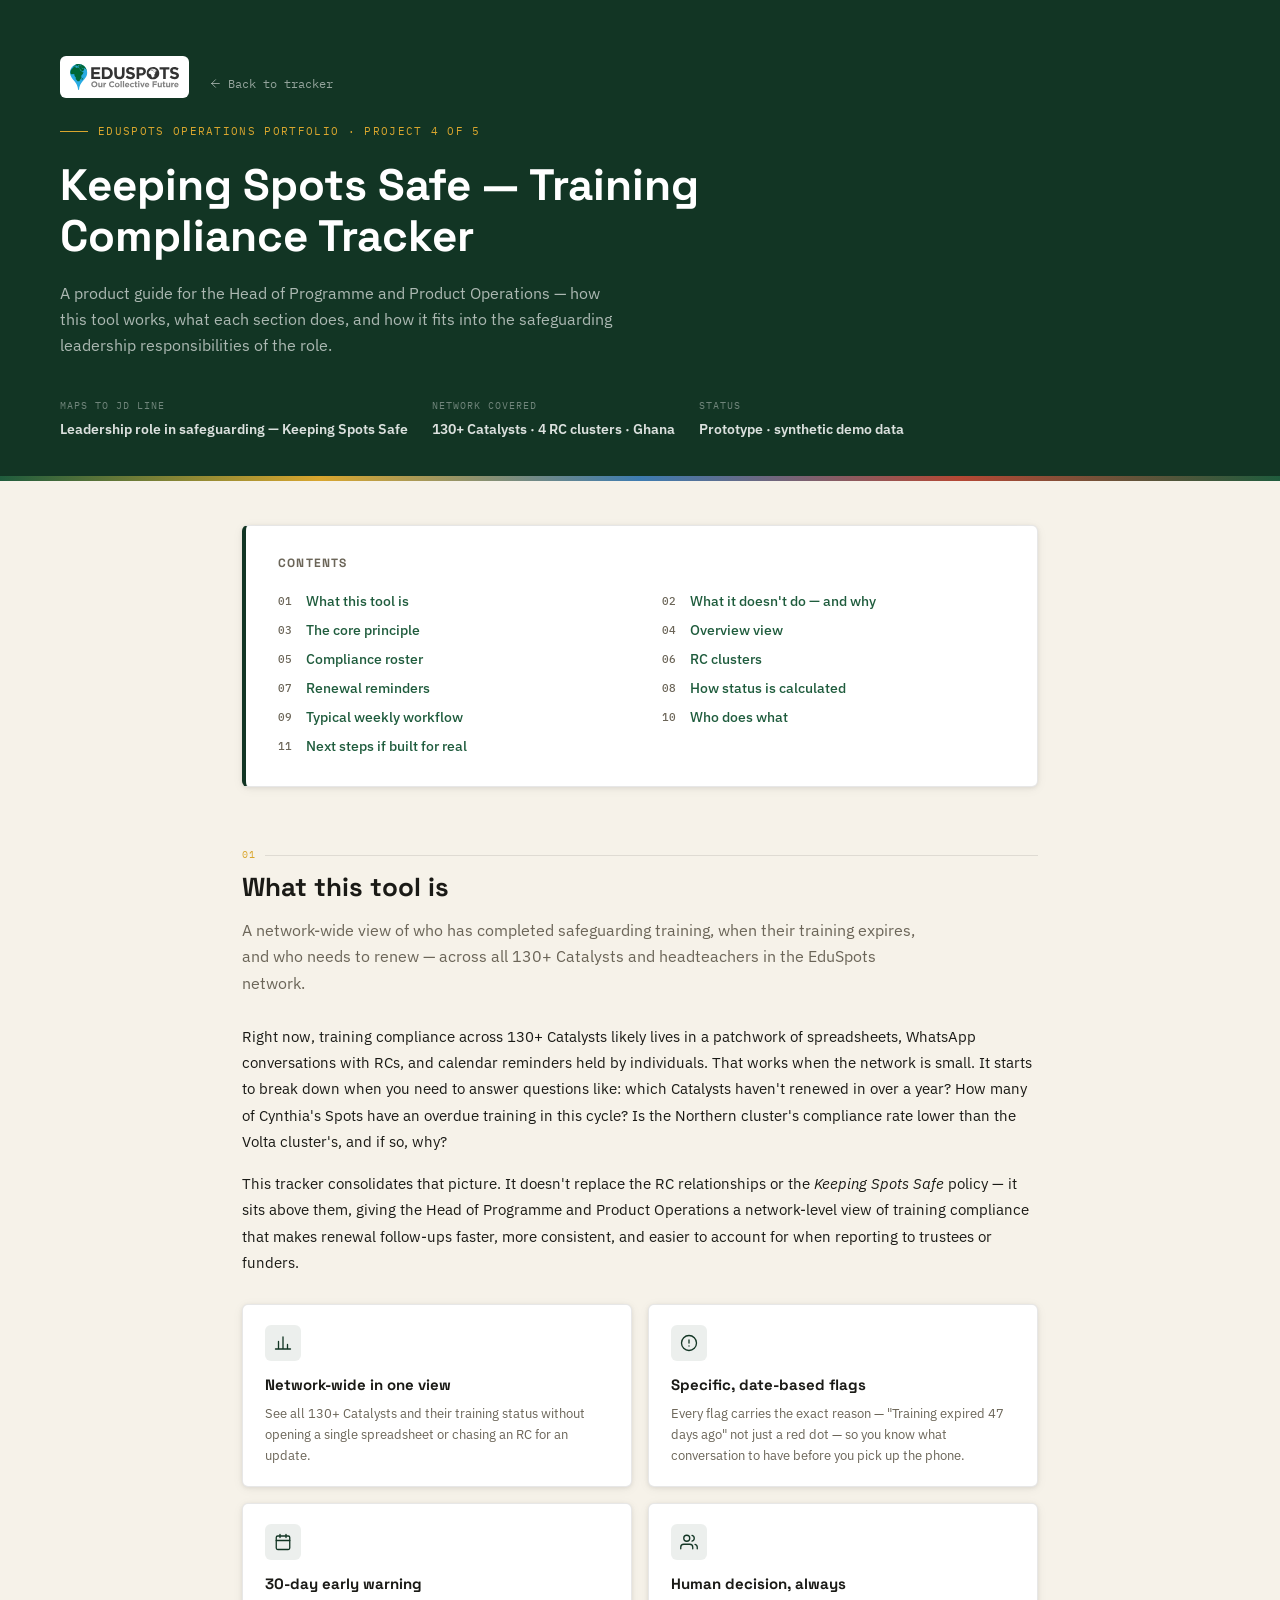
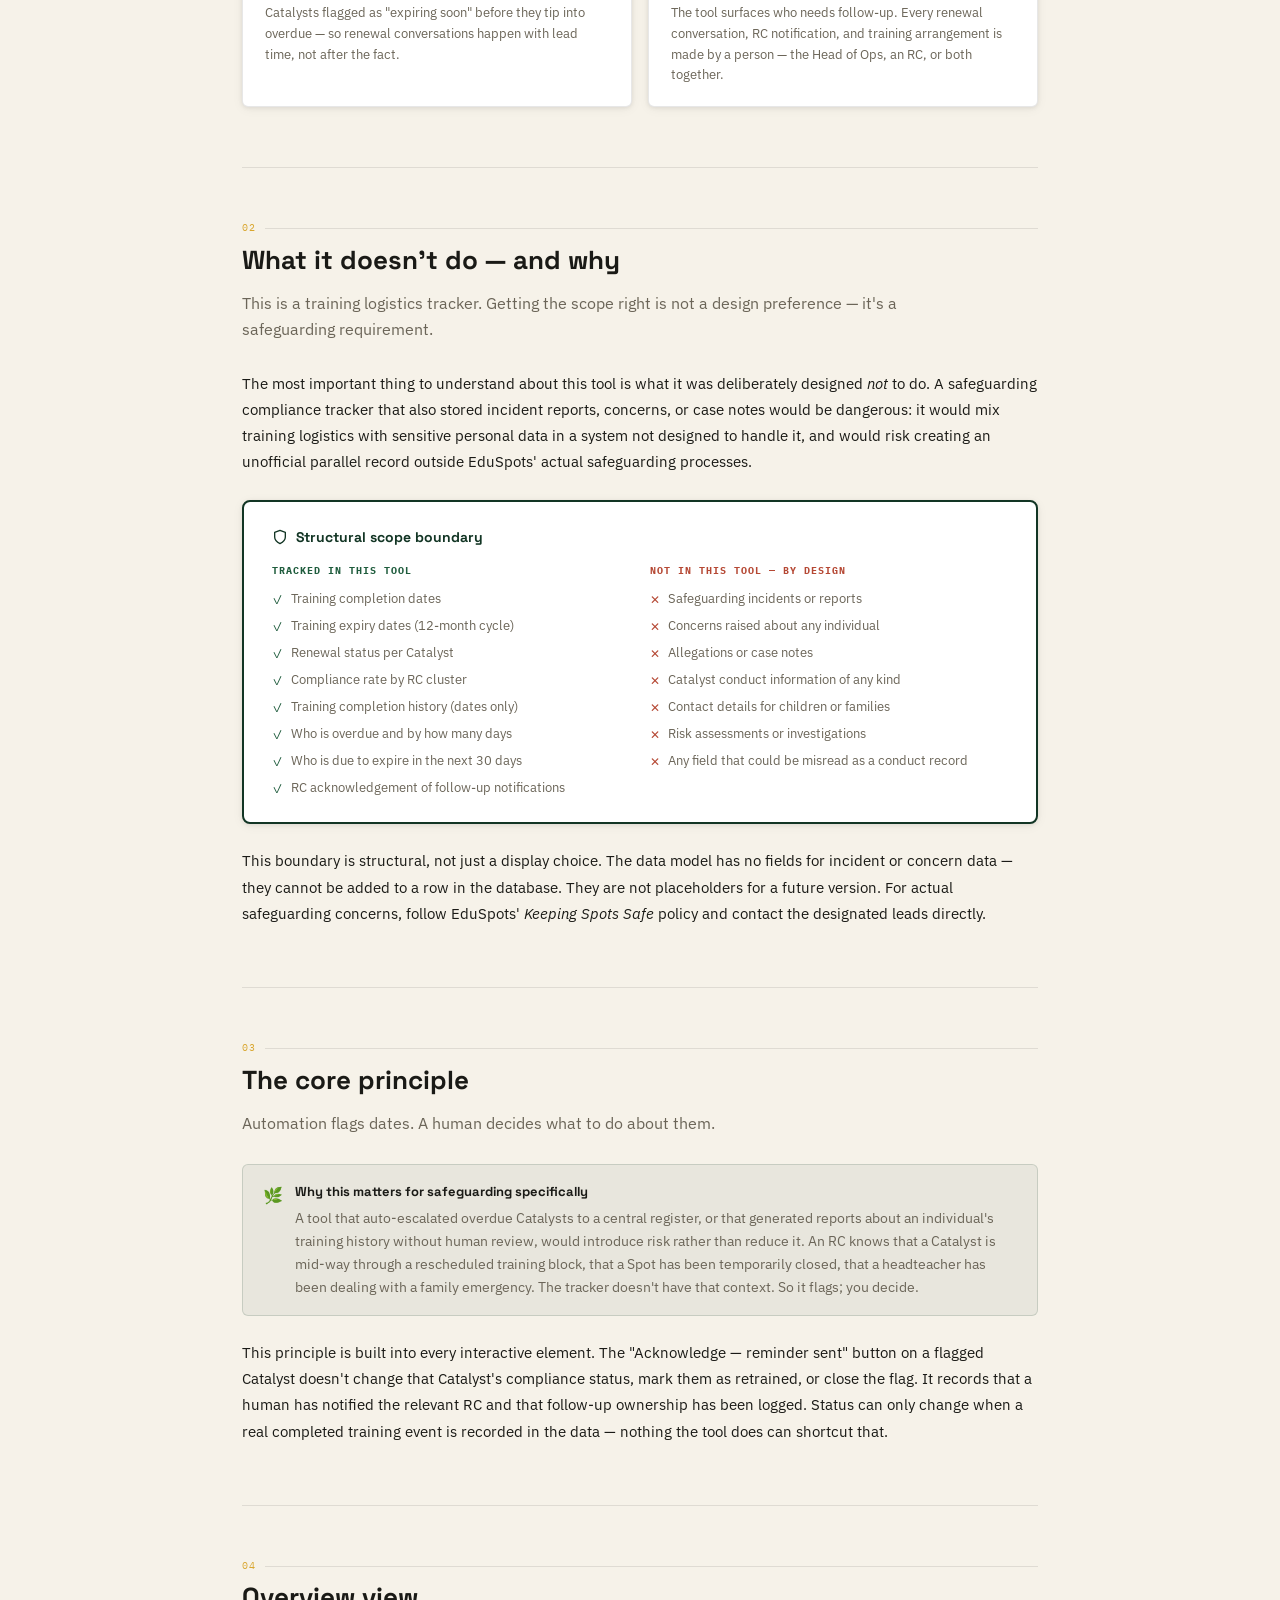
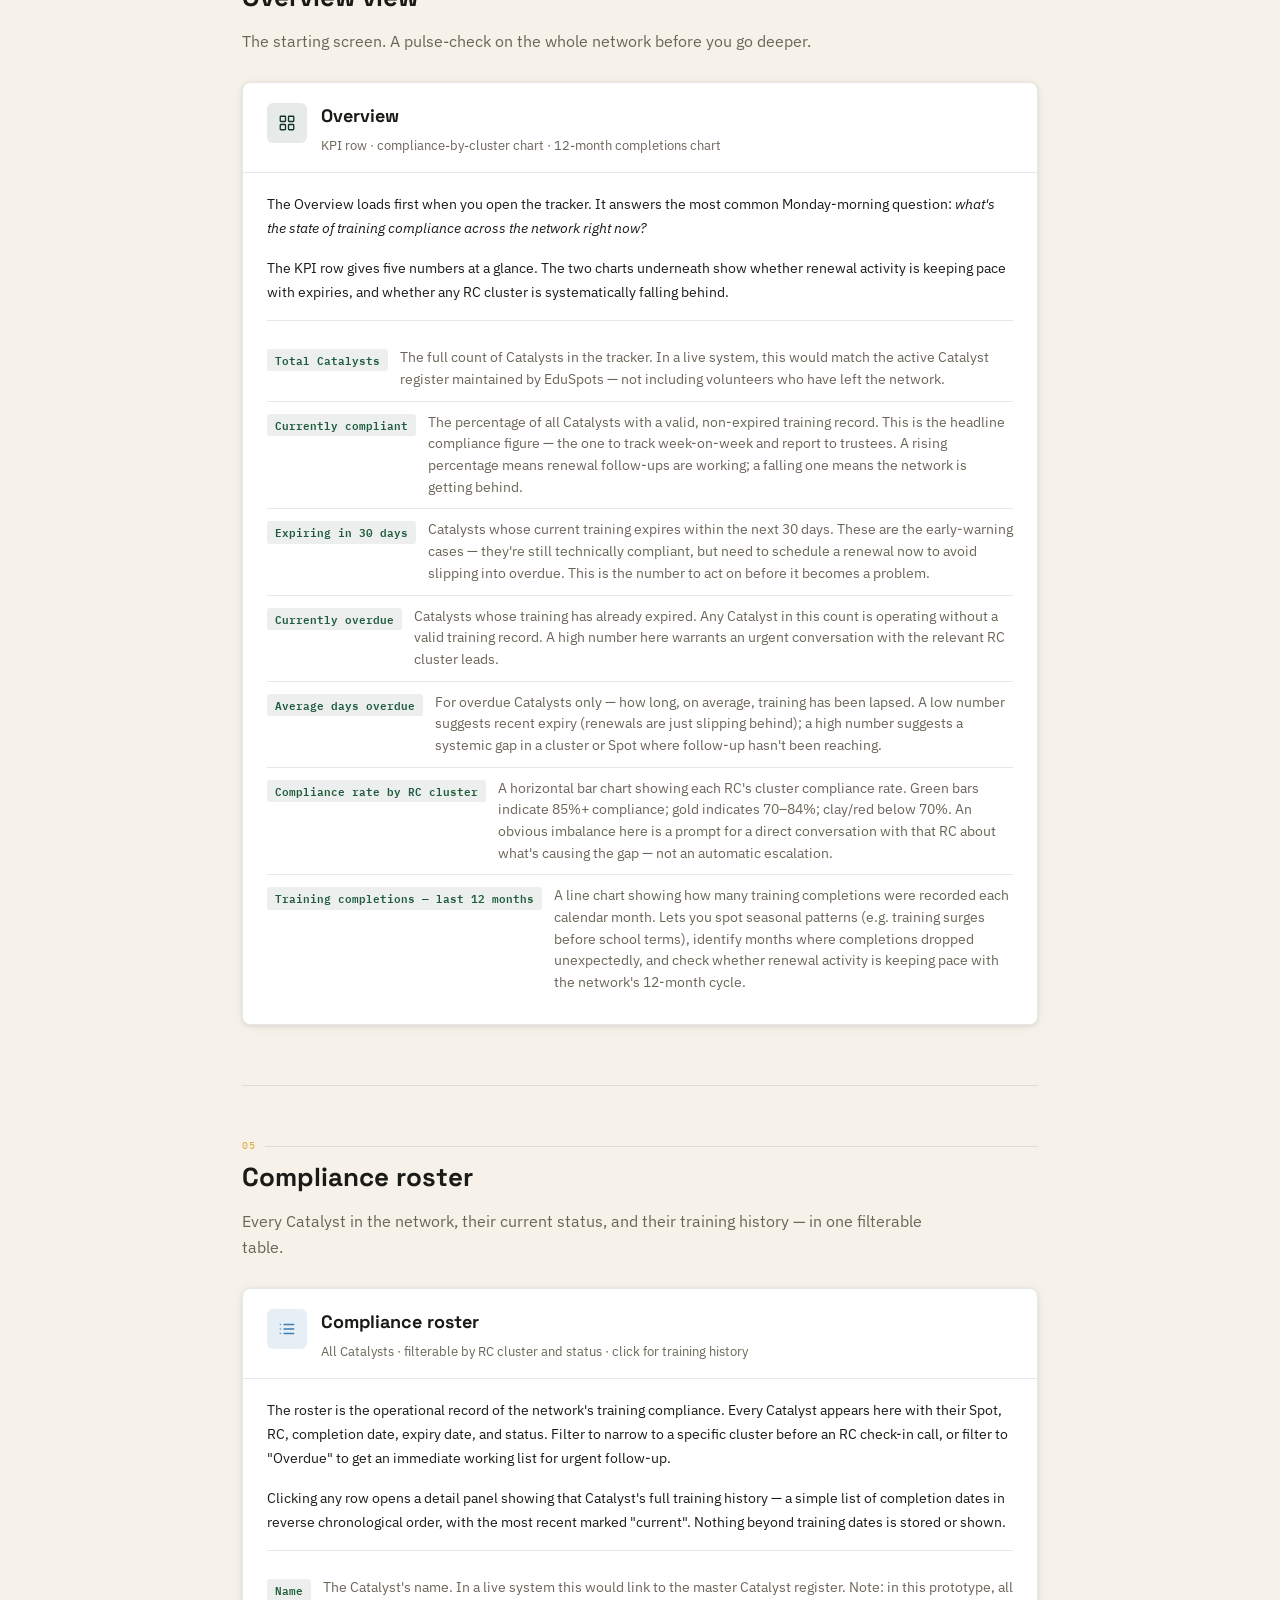
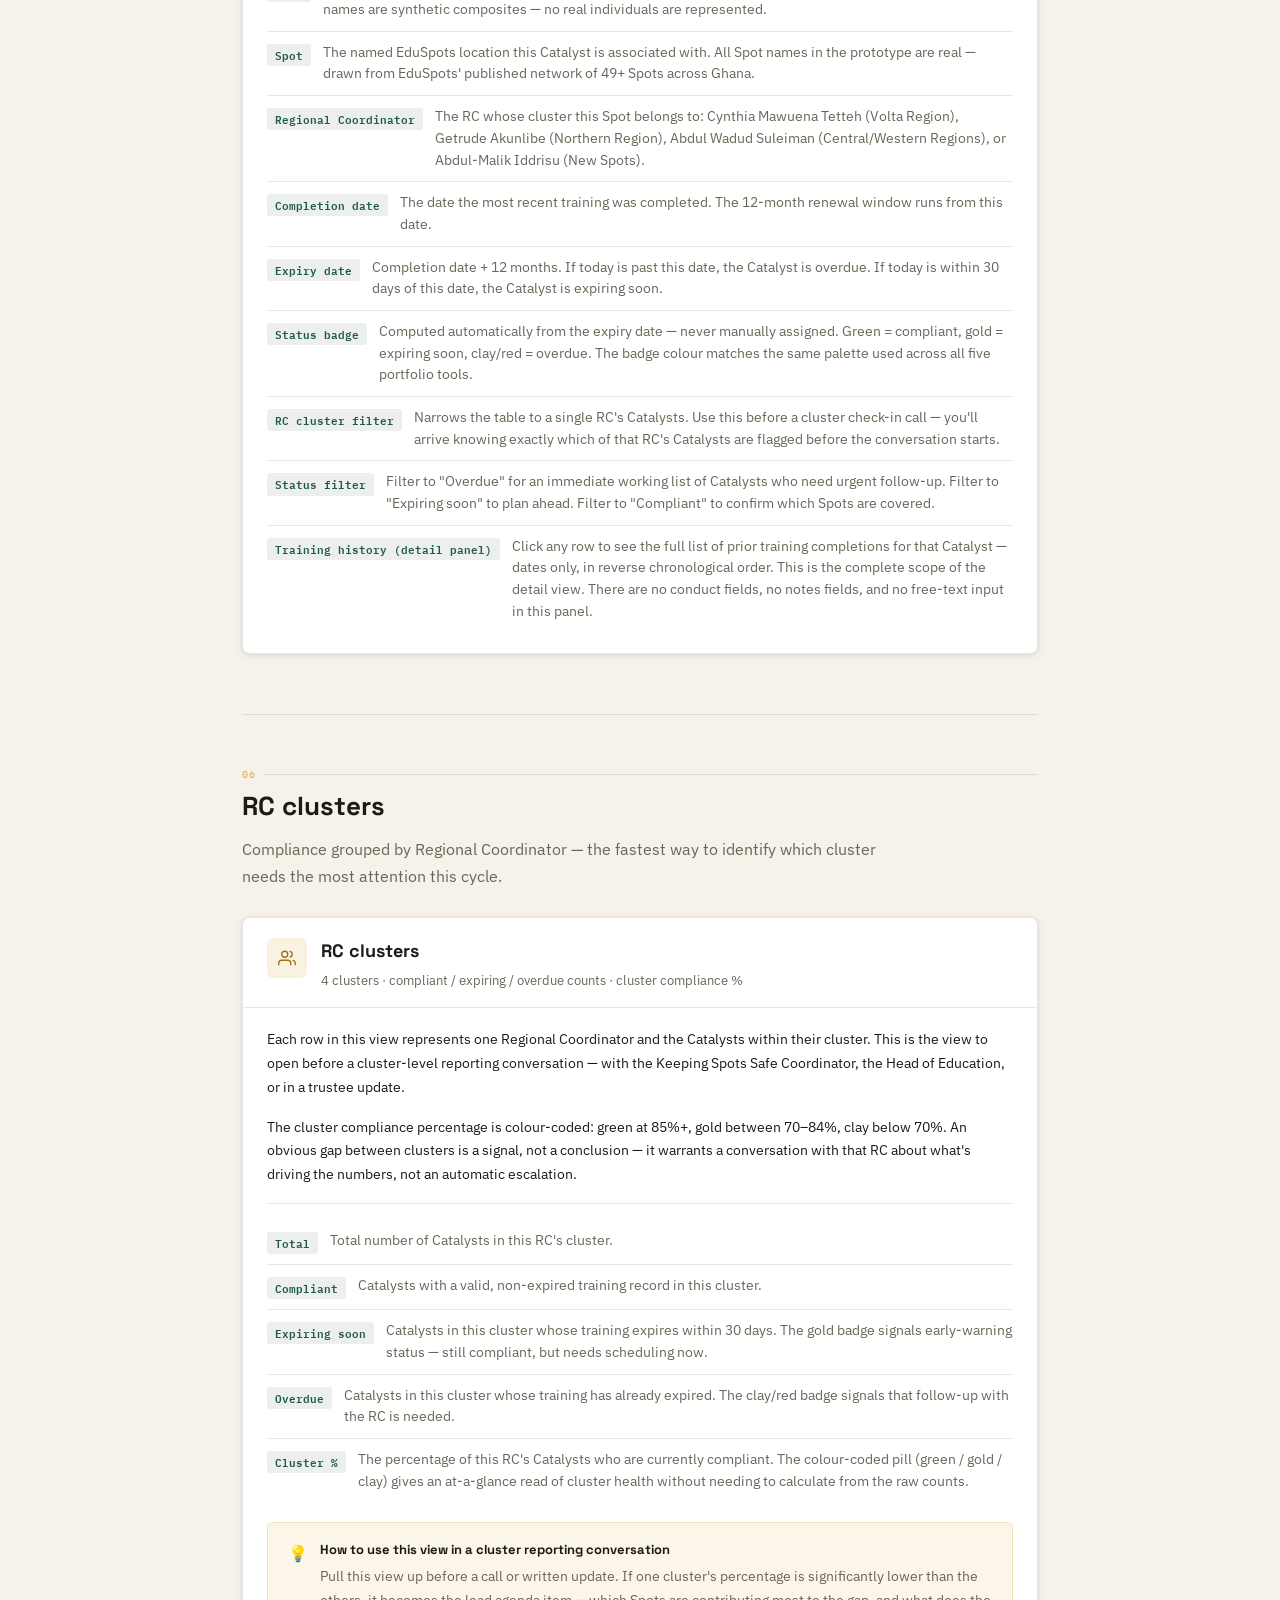
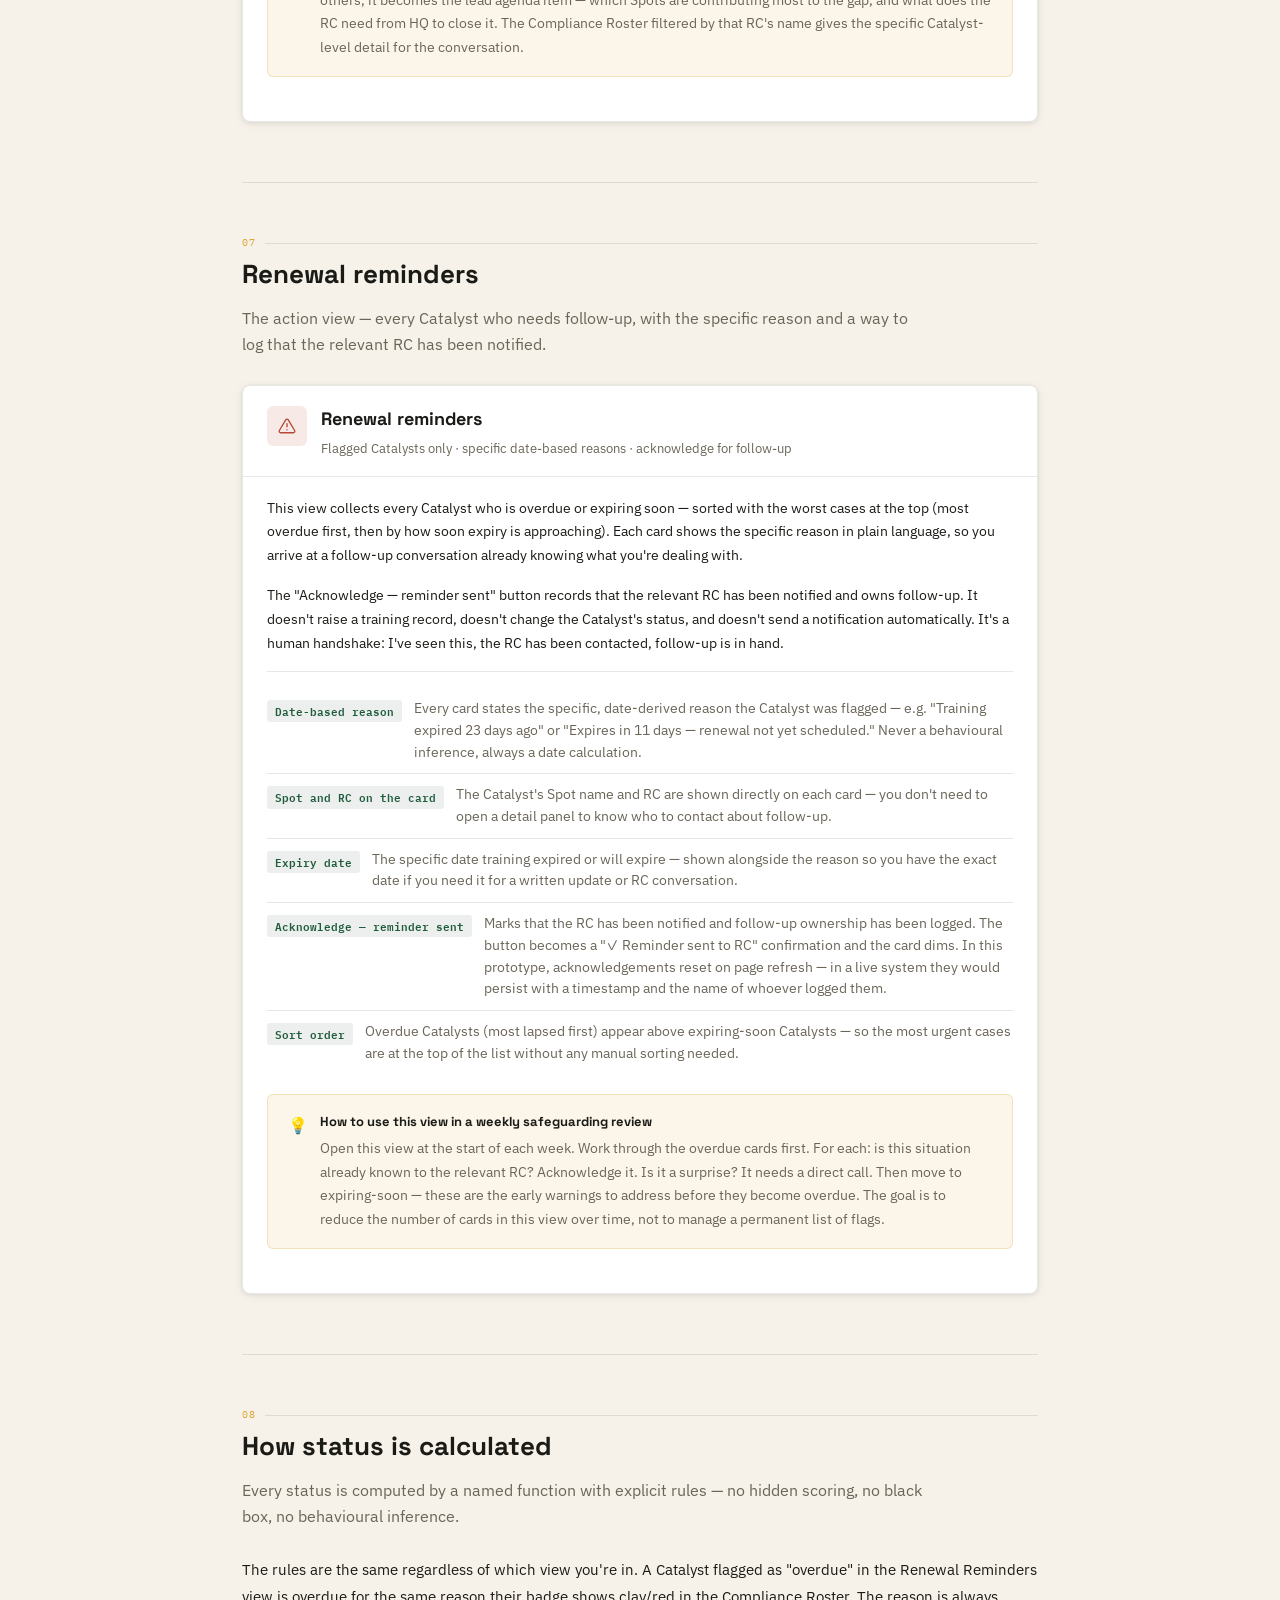
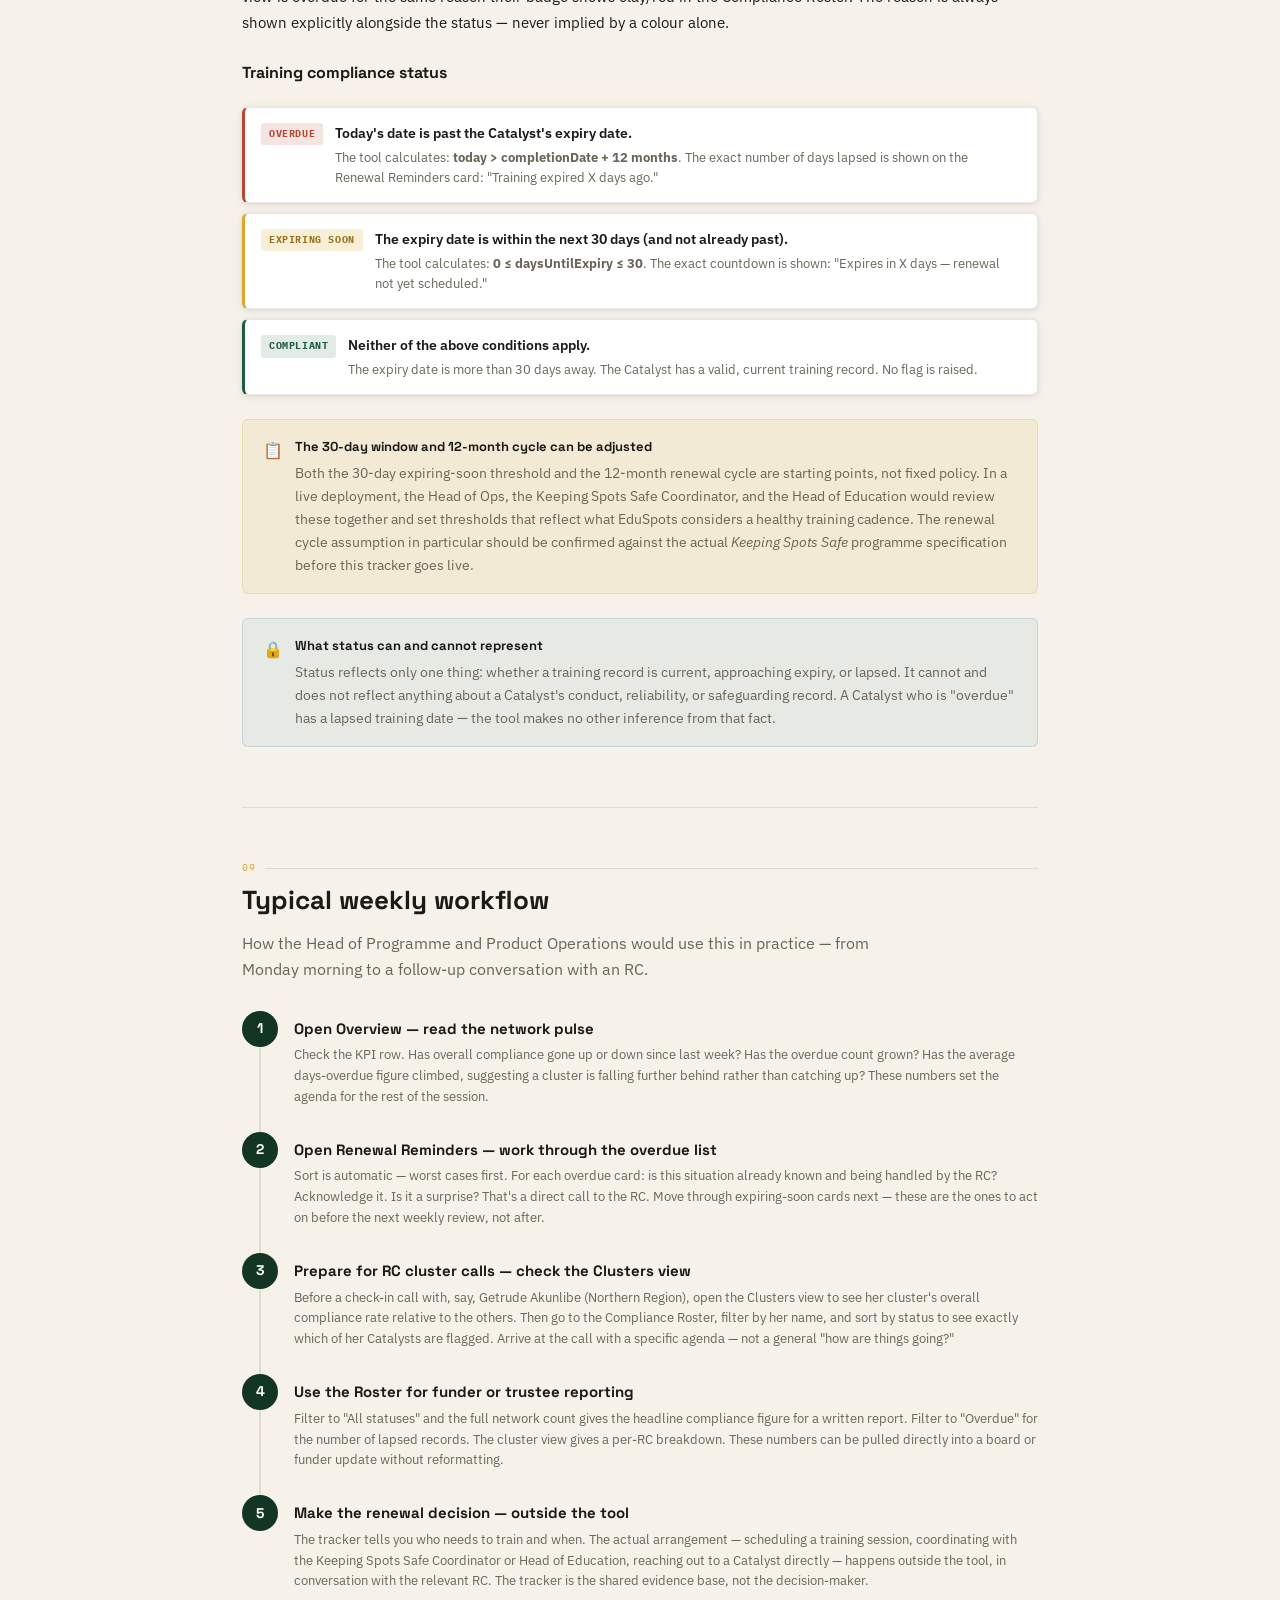
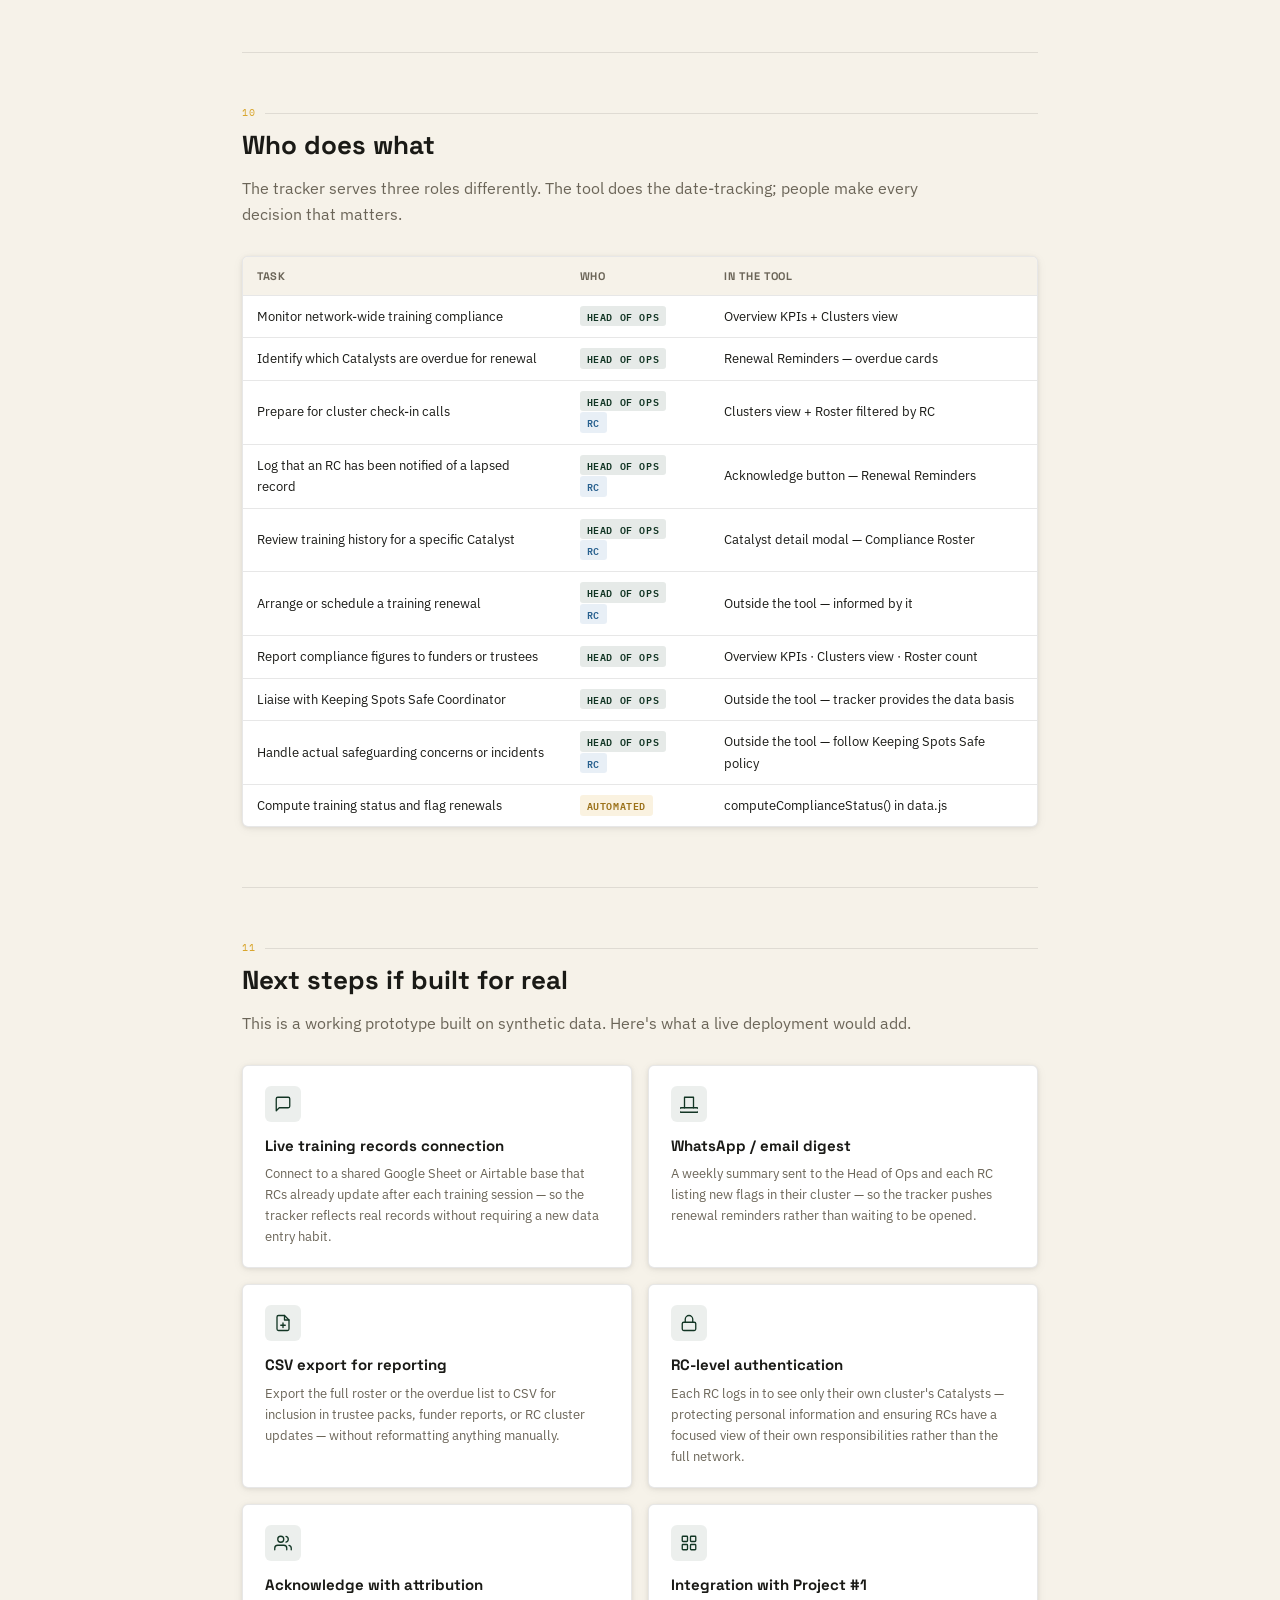
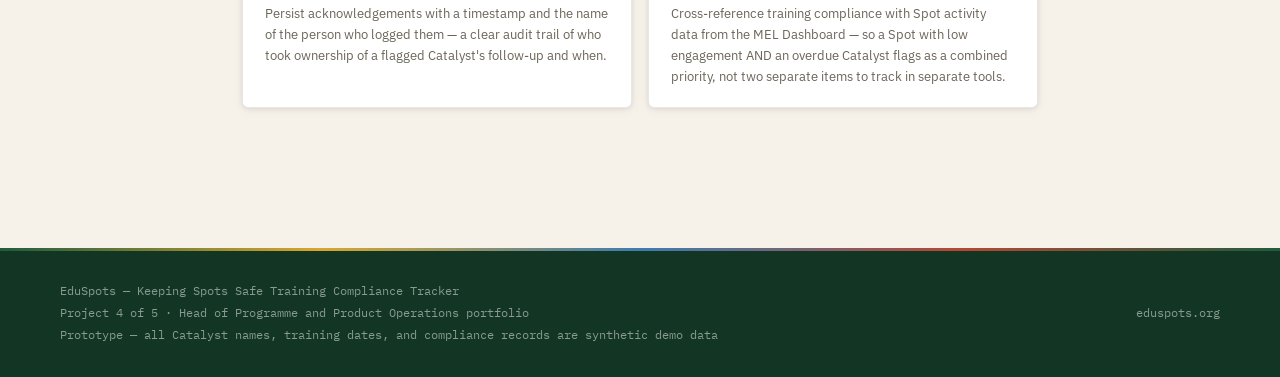
==== commit d44462b2: "refactor: redesign product guide to share the app's design system Drops the guide's duplicated inlin" ====
--- a/safeguarding-tracker-guide.html
+++ b/safeguarding-tracker-guide.html
@@ -8,679 +8,8 @@
 <link rel="preconnect" href="https://fonts.googleapis.com" />
 <link rel="preconnect" href="https://fonts.gstatic.com" crossorigin />
 <link href="https://fonts.googleapis.com/css2?family=IBM+Plex+Mono:wght@400;600&family=IBM+Plex+Sans:ital,wght@0,400;0,500;0,600;1,400&family=Space+Grotesk:wght@500;600;700&display=swap" rel="stylesheet" />
-<style>
-
-/* ── Reset ──────────────────────────────────────────────────── */
-*, *::before, *::after { box-sizing: border-box; margin: 0; padding: 0; }
-html { font-size: 16px; scroll-behavior: smooth; }
-
-body {
-  font-family: "IBM Plex Sans", ui-sans-serif, system-ui, sans-serif;
-  background: #F6F2E9;
-  color: #1A1A16;
-  line-height: 1.65;
-  -webkit-font-smoothing: antialiased;
-}
-
-/* ── Tokens ─────────────────────────────────────────────────── */
-:root {
-  --forest:       #123524;
-  --forest-light: #1F5C3D;
-  --gold:         #D9A62E;
-  --gold-soft:    #F0D89B;
-  --sky:          #3E7CB1;
-  --clay:         #B54834;
-  --paper:        #F6F2E9;
-  --panel:        #FFFFFF;
-  --ink:          #1A1A16;
-  --muted:        #6B6558;
-  --line:         rgba(26,26,22,0.10);
-}
-
-/* ── Cover ──────────────────────────────────────────────────── */
-.cover {
-  background: var(--forest);
-  color: #fff;
-  padding: 72px 60px 60px;
-  position: relative;
-  overflow: hidden;
-}
-
-.cover::after {
-  content: "";
-  position: absolute;
-  bottom: 0; left: 0; right: 0;
-  height: 5px;
-  background: repeating-linear-gradient(
-    90deg,
-    var(--forest-light) 0px, var(--forest-light) 8px,
-    var(--gold)         8px, var(--gold)         10px,
-    var(--forest-light) 10px, var(--forest-light) 12px,
-    #fff                12px, #fff                13px,
-    var(--forest-light) 13px, var(--forest-light) 15px
-  );
-}
-
-.cover-eyebrow {
-  font-family: "IBM Plex Mono", monospace;
-  font-size: 11px;
-  letter-spacing: 0.12em;
-  text-transform: uppercase;
-  color: var(--gold);
-  margin-bottom: 20px;
-  display: flex;
-  align-items: center;
-  gap: 10px;
-}
-
-.cover-eyebrow::before {
-  content: "";
-  display: inline-block;
-  width: 28px;
-  height: 1px;
-  background: var(--gold);
-}
-
-.cover-title {
-  font-family: "Space Grotesk", ui-sans-serif, sans-serif;
-  font-size: clamp(28px, 4vw, 44px);
-  font-weight: 700;
-  line-height: 1.15;
-  color: #fff;
-  max-width: 700px;
-  margin-bottom: 20px;
-}
-
-.cover-subtitle {
-  font-size: 16px;
-  color: rgba(255,255,255,0.65);
-  max-width: 560px;
-  line-height: 1.6;
-  margin-bottom: 40px;
-}
-
-.cover-meta {
-  display: flex;
-  flex-wrap: wrap;
-  gap: 24px;
-}
-
-.cover-meta-item {
-  display: flex;
-  flex-direction: column;
-  gap: 3px;
-}
-
-.cover-meta-label {
-  font-family: "IBM Plex Mono", monospace;
-  font-size: 10px;
-  letter-spacing: 0.1em;
-  text-transform: uppercase;
-  color: rgba(255,255,255,0.40);
-}
-
-.cover-meta-value {
-  font-size: 14px;
-  font-weight: 600;
-  color: rgba(255,255,255,0.85);
-}
-
-/* ── Layout ─────────────────────────────────────────────────── */
-.page {
-  max-width: 860px;
-  margin: 0 auto;
-  padding: 0 32px 80px;
-}
-
-/* ── TOC ────────────────────────────────────────────────────── */
-.toc {
-  background: var(--panel);
-  border: 1px solid var(--line);
-  border-left: 4px solid var(--forest);
-  border-radius: 6px;
-  padding: 28px 32px;
-  margin: 44px 0 60px;
-}
-
-.toc-title {
-  font-family: "Space Grotesk", sans-serif;
-  font-size: 12px;
-  font-weight: 700;
-  letter-spacing: 0.1em;
-  text-transform: uppercase;
-  color: var(--muted);
-  margin-bottom: 16px;
-}
-
-.toc-list {
-  list-style: none;
-  display: grid;
-  grid-template-columns: 1fr 1fr;
-  gap: 6px 40px;
-}
-
-.toc-list a {
-  font-size: 14px;
-  color: var(--forest-light);
-  text-decoration: none;
-  font-weight: 500;
-  display: flex;
-  align-items: center;
-  gap: 8px;
-}
-
-.toc-list a:hover { text-decoration: underline; }
-
-.toc-num {
-  font-family: "IBM Plex Mono", monospace;
-  font-size: 11px;
-  color: var(--muted);
-  width: 20px;
-  flex-shrink: 0;
-}
-
-/* ── Section headings ───────────────────────────────────────── */
-.section {
-  margin-bottom: 60px;
-}
-
-.section-eyebrow {
-  font-family: "IBM Plex Mono", monospace;
-  font-size: 10px;
-  letter-spacing: 0.14em;
-  text-transform: uppercase;
-  color: var(--gold);
-  margin-bottom: 8px;
-  display: flex;
-  align-items: center;
-  gap: 8px;
-}
-
-.section-eyebrow::after {
-  content: "";
-  flex: 1;
-  height: 1px;
-  background: var(--line);
-}
-
-.section-title {
-  font-family: "Space Grotesk", sans-serif;
-  font-size: 26px;
-  font-weight: 700;
-  color: var(--ink);
-  line-height: 1.2;
-  margin-bottom: 14px;
-}
-
-.section-lead {
-  font-size: 16px;
-  color: var(--muted);
-  max-width: 680px;
-  margin-bottom: 28px;
-  line-height: 1.65;
-}
-
-/* ── Feature cards ──────────────────────────────────────────── */
-.feature-grid {
-  display: grid;
-  grid-template-columns: 1fr 1fr;
-  gap: 16px;
-  margin-bottom: 28px;
-}
-
-.feature-card {
-  background: var(--panel);
-  border: 1px solid var(--line);
-  border-radius: 6px;
-  padding: 20px 22px;
-}
-
-.feature-card-icon {
-  width: 36px;
-  height: 36px;
-  background: rgba(18,53,36,0.08);
-  border-radius: 6px;
-  display: flex;
-  align-items: center;
-  justify-content: center;
-  margin-bottom: 12px;
-  color: var(--forest);
-}
-
-.feature-card-title {
-  font-family: "Space Grotesk", sans-serif;
-  font-size: 15px;
-  font-weight: 700;
-  color: var(--ink);
-  margin-bottom: 6px;
-}
-
-.feature-card-body {
-  font-size: 13px;
-  color: var(--muted);
-  line-height: 1.6;
-}
-
-/* ── View breakdowns ────────────────────────────────────────── */
-.view-block {
-  background: var(--panel);
-  border: 1px solid var(--line);
-  border-radius: 8px;
-  overflow: hidden;
-  margin-bottom: 24px;
-}
-
-.view-block-header {
-  padding: 18px 24px 16px;
-  border-bottom: 1px solid var(--line);
-  display: flex;
-  align-items: flex-start;
-  gap: 14px;
-}
-
-.view-block-icon {
-  width: 40px;
-  height: 40px;
-  border-radius: 8px;
-  display: flex;
-  align-items: center;
-  justify-content: center;
-  flex-shrink: 0;
-  margin-top: 2px;
-}
-
-.icon-forest { background: rgba(18,53,36,0.10); color: var(--forest); }
-.icon-sky    { background: rgba(62,124,177,0.12); color: var(--sky); }
-.icon-gold   { background: rgba(217,166,46,0.15); color: #9B7119; }
-.icon-clay   { background: rgba(181,72,52,0.12); color: var(--clay); }
-
-.view-block-name {
-  font-family: "Space Grotesk", sans-serif;
-  font-size: 18px;
-  font-weight: 700;
-  color: var(--ink);
-  margin-bottom: 4px;
-}
-
-.view-block-tagline {
-  font-size: 13px;
-  color: var(--muted);
-}
-
-.view-block-body {
-  padding: 20px 24px;
-}
-
-.view-block-body p {
-  font-size: 14px;
-  color: var(--ink);
-  line-height: 1.7;
-  margin-bottom: 16px;
-}
-
-.view-block-body p:last-of-type { margin-bottom: 0; }
-
-/* ── Element list ───────────────────────────────────────────── */
-.element-list {
-  list-style: none;
-  margin-top: 16px;
-  border-top: 1px solid var(--line);
-  padding-top: 16px;
-}
-
-.element-item {
-  display: flex;
-  gap: 12px;
-  padding: 10px 0;
-  border-bottom: 1px solid var(--line);
-  font-size: 14px;
-}
-
-.element-item:last-child { border-bottom: none; }
-
-.element-label {
-  font-family: "IBM Plex Mono", monospace;
-  font-size: 11px;
-  font-weight: 600;
-  color: var(--forest-light);
-  background: rgba(18,53,36,0.08);
-  padding: 2px 8px;
-  border-radius: 3px;
-  white-space: nowrap;
-  align-self: flex-start;
-  margin-top: 2px;
-  flex-shrink: 0;
-}
-
-.element-desc {
-  color: var(--muted);
-  line-height: 1.55;
-}
-
-/* ── Status pills ───────────────────────────────────────────── */
-.status-row {
-  display: flex;
-  flex-direction: column;
-  gap: 10px;
-  margin: 20px 0;
-}
-
-.status-item {
-  display: flex;
-  align-items: flex-start;
-  gap: 12px;
-  padding: 14px 16px;
-  background: var(--panel);
-  border: 1px solid var(--line);
-  border-radius: 6px;
-  border-left-width: 3px;
-}
-
-.status-item.status-compliant  { border-left-color: var(--forest-light); }
-.status-item.status-expiring   { border-left-color: var(--gold); }
-.status-item.status-overdue    { border-left-color: var(--clay); }
-
-.status-pill {
-  font-family: "IBM Plex Mono", monospace;
-  font-size: 10px;
-  font-weight: 700;
-  letter-spacing: 0.06em;
-  text-transform: uppercase;
-  padding: 3px 8px;
-  border-radius: 3px;
-  white-space: nowrap;
-  flex-shrink: 0;
-  margin-top: 1px;
-}
-
-.pill-compliant  { background: rgba(31,92,61,0.12);  color: var(--forest-light); }
-.pill-expiring   { background: rgba(217,166,46,0.18); color: #9B7119; }
-.pill-overdue    { background: rgba(181,72,52,0.14);  color: var(--clay); }
-.pill-ack        { background: rgba(31,92,61,0.12);   color: var(--forest-light); }
-
-.status-content {}
-
-.status-name {
-  font-size: 14px;
-  font-weight: 600;
-  color: var(--ink);
-  margin-bottom: 3px;
-}
-
-.status-conditions {
-  font-size: 13px;
-  color: var(--muted);
-  line-height: 1.55;
-}
-
-/* ── Callout boxes ──────────────────────────────────────────── */
-.callout {
-  border-radius: 6px;
-  padding: 16px 20px;
-  margin: 24px 0;
-  font-size: 14px;
-  line-height: 1.65;
-  display: flex;
-  gap: 12px;
-  align-items: flex-start;
-}
-
-.callout-principle {
-  background: rgba(18,53,36,0.06);
-  border: 1px solid rgba(18,53,36,0.15);
-}
-
-.callout-note {
-  background: rgba(217,166,46,0.10);
-  border: 1px solid rgba(217,166,46,0.25);
-}
-
-.callout-scope {
-  background: rgba(62,124,177,0.08);
-  border: 1px solid rgba(62,124,177,0.20);
-}
-
-.callout-icon {
-  font-size: 16px;
-  flex-shrink: 0;
-  margin-top: 1px;
-}
-
-.callout strong {
-  display: block;
-  font-weight: 700;
-  color: var(--ink);
-  margin-bottom: 4px;
-  font-family: "Space Grotesk", sans-serif;
-  font-size: 13px;
-}
-
-.callout p { color: var(--muted); margin: 0; }
-
-/* ── Workflow diagram ───────────────────────────────────────── */
-.workflow {
-  display: flex;
-  flex-direction: column;
-  gap: 0;
-  margin: 20px 0;
-  position: relative;
-}
-
-.workflow-step {
-  display: flex;
-  gap: 16px;
-  align-items: flex-start;
-  padding-bottom: 24px;
-  position: relative;
-}
-
-.workflow-step:last-child { padding-bottom: 0; }
-
-.workflow-step::before {
-  content: "";
-  position: absolute;
-  left: 17px;
-  top: 36px;
-  bottom: 0;
-  width: 2px;
-  background: var(--line);
-}
-
-.workflow-step:last-child::before { display: none; }
-
-.workflow-num {
-  width: 36px;
-  height: 36px;
-  border-radius: 50%;
-  background: var(--forest);
-  color: #fff;
-  font-family: "Space Grotesk", sans-serif;
-  font-size: 14px;
-  font-weight: 700;
-  display: flex;
-  align-items: center;
-  justify-content: center;
-  flex-shrink: 0;
-  position: relative;
-  z-index: 1;
-}
-
-.workflow-content {
-  padding-top: 6px;
-}
-
-.workflow-title {
-  font-family: "Space Grotesk", sans-serif;
-  font-size: 15px;
-  font-weight: 700;
-  color: var(--ink);
-  margin-bottom: 4px;
-}
-
-.workflow-body {
-  font-size: 13px;
-  color: var(--muted);
-  line-height: 1.6;
-}
-
-/* ── Who does what table ────────────────────────────────────── */
-.role-table {
-  width: 100%;
-  border-collapse: collapse;
-  font-size: 13px;
-  background: var(--panel);
-  border: 1px solid var(--line);
-  border-radius: 6px;
-  overflow: hidden;
-  margin: 20px 0;
-}
-
-.role-table th {
-  background: var(--paper);
-  padding: 10px 16px;
-  text-align: left;
-  font-family: "Space Grotesk", sans-serif;
-  font-size: 11px;
-  font-weight: 700;
-  text-transform: uppercase;
-  letter-spacing: 0.06em;
-  color: var(--muted);
-  border-bottom: 1px solid var(--line);
-}
-
-.role-table td {
-  padding: 11px 16px;
-  border-bottom: 1px solid var(--line);
-  color: var(--ink);
-  vertical-align: top;
-  line-height: 1.5;
-}
-
-.role-table tr:last-child td { border-bottom: none; }
-
-.role-tag {
-  font-family: "IBM Plex Mono", monospace;
-  font-size: 10px;
-  font-weight: 600;
-  text-transform: uppercase;
-  letter-spacing: 0.06em;
-  padding: 2px 7px;
-  border-radius: 3px;
-  white-space: nowrap;
-}
-
-.tag-head { background: rgba(18,53,36,0.10); color: var(--forest); }
-.tag-rc   { background: rgba(62,124,177,0.12); color: #29618F; }
-.tag-auto { background: rgba(217,166,46,0.15); color: #9B7119; }
-
-/* ── Boundary box ───────────────────────────────────────────── */
-.boundary-box {
-  background: var(--panel);
-  border: 2px solid var(--forest);
-  border-radius: 8px;
-  padding: 24px 28px;
-  margin: 24px 0;
-}
-
-.boundary-box-title {
-  font-family: "Space Grotesk", sans-serif;
-  font-size: 14px;
-  font-weight: 700;
-  color: var(--forest);
-  margin-bottom: 14px;
-  display: flex;
-  align-items: center;
-  gap: 8px;
-}
-
-.boundary-cols {
-  display: grid;
-  grid-template-columns: 1fr 1fr;
-  gap: 20px;
-}
-
-.boundary-col-label {
-  font-family: "IBM Plex Mono", monospace;
-  font-size: 10px;
-  font-weight: 700;
-  letter-spacing: 0.1em;
-  text-transform: uppercase;
-  margin-bottom: 10px;
-}
-
-.boundary-col-label.yes { color: var(--forest-light); }
-.boundary-col-label.no  { color: var(--clay); }
-
-.boundary-col ul {
-  list-style: none;
-  display: flex;
-  flex-direction: column;
-  gap: 7px;
-}
-
-.boundary-col li {
-  font-size: 13px;
-  color: var(--muted);
-  display: flex;
-  align-items: flex-start;
-  gap: 8px;
-  line-height: 1.5;
-}
-
-.boundary-col li::before {
-  font-size: 12px;
-  flex-shrink: 0;
-  margin-top: 2px;
-}
-
-.boundary-col.yes li::before { content: "✓"; color: var(--forest-light); }
-.boundary-col.no  li::before { content: "✕"; color: var(--clay); }
-
-/* ── Divider ────────────────────────────────────────────────── */
-.divider {
-  height: 1px;
-  background: var(--line);
-  margin: 52px 0;
-}
-
-/* ── Footer ─────────────────────────────────────────────────── */
-.footer {
-  background: var(--forest);
-  color: rgba(255,255,255,0.5);
-  padding: 32px 60px;
-  font-size: 12px;
-  font-family: "IBM Plex Mono", monospace;
-  display: flex;
-  justify-content: space-between;
-  align-items: center;
-  flex-wrap: wrap;
-  gap: 12px;
-}
-
-.footer-left { line-height: 1.8; }
-.footer-right { color: rgba(255,255,255,0.3); }
-
-/* ── Print ──────────────────────────────────────────────────── */
-@media print {
-  body { background: #fff; }
-  .cover { -webkit-print-color-adjust: exact; print-color-adjust: exact; }
-  .footer { -webkit-print-color-adjust: exact; print-color-adjust: exact; }
-  .page { padding: 0 20px 40px; }
-  .view-block, .feature-card, .status-item, .callout, .boundary-box { break-inside: avoid; }
-  .section { break-inside: avoid; }
-}
-
-/* ── Responsive ─────────────────────────────────────────────── */
-@media (max-width: 680px) {
-  .cover { padding: 48px 24px 44px; }
-  .page { padding: 0 20px 60px; }
-  .feature-grid { grid-template-columns: 1fr; }
-  .toc-list { grid-template-columns: 1fr; }
-  .boundary-cols { grid-template-columns: 1fr; }
-  .footer { padding: 24px; flex-direction: column; align-items: flex-start; }
-}
-
-</style>
+<link rel="stylesheet" href="css/styles.css" />
+<link rel="stylesheet" href="css/guide.css" />
 </head>
 <body>
 
@@ -688,6 +17,13 @@
      COVER
 ================================================================ -->
 <div class="cover">
+  <a href="index.html" class="cover-logo-plate" aria-label="EduSpots website">
+    <img src="assets/eduspots-logo-horz.svg" alt="EduSpots" />
+  </a>
+  <a href="index.html" class="cover-backlink">
+    <svg width="13" height="13" viewBox="0 0 24 24" fill="none" stroke="currentColor" stroke-width="1.75" stroke-linecap="round" stroke-linejoin="round" aria-hidden="true"><line x1="19" y1="12" x2="5" y2="12"/><polyline points="12 19 5 12 12 5"/></svg>
+    Back to tracker
+  </a>
   <div class="cover-eyebrow">EduSpots Operations Portfolio · Project 4 of 5</div>
   <h1 class="cover-title">Keeping Spots Safe — Training Compliance Tracker</h1>
   <p class="cover-subtitle">
@@ -746,7 +82,7 @@
     headteachers in the EduSpots network.
   </p>
 
-  <p style="font-size:15px; color:#1A1A16; line-height:1.75; margin-bottom:16px;">
+  <p class="section-body">
     Right now, training compliance across 130+ Catalysts likely lives in a
     patchwork of spreadsheets, WhatsApp conversations with RCs, and calendar
     reminders held by individuals. That works when the network is small. It starts
@@ -756,7 +92,7 @@
     Volta cluster's, and if so, why?
   </p>
 
-  <p style="font-size:15px; color:#1A1A16; line-height:1.75; margin-bottom:28px;">
+  <p class="section-body" style="margin-bottom:28px;">
     This tracker consolidates that picture. It doesn't replace the RC relationships
     or the <em>Keeping Spots Safe</em> policy — it sits above them, giving the Head
     of Programme and Product Operations a network-level view of training compliance
@@ -810,7 +146,7 @@
     preference — it's a safeguarding requirement.
   </p>
 
-  <p style="font-size:15px; color:#1A1A16; line-height:1.75; margin-bottom:24px;">
+  <p class="section-body" style="margin-bottom:24px;">
     The most important thing to understand about this tool is what it was
     deliberately designed <em>not</em> to do. A safeguarding compliance tracker
     that also stored incident reports, concerns, or case notes would be dangerous:
@@ -853,7 +189,7 @@
     </div>
   </div>
 
-  <p style="font-size:15px; color:#1A1A16; line-height:1.75; margin-top:20px;">
+  <p class="section-body tight">
     This boundary is structural, not just a display choice. The data model has
     no fields for incident or concern data — they cannot be added to a row in
     the database. They are not placeholders for a future version. For actual
@@ -881,7 +217,7 @@
     </div>
   </div>
 
-  <p style="font-size:15px; color:#1A1A16; line-height:1.75; margin-top:20px;">
+  <p class="section-body tight">
     This principle is built into every interactive element. The "Acknowledge —
     reminder sent" button on a flagged Catalyst doesn't change that Catalyst's
     compliance status, mark them as retrained, or close the flag. It records
@@ -1146,31 +482,31 @@
   <h2 class="section-title">How status is calculated</h2>
   <p class="section-lead">Every status is computed by a named function with explicit rules — no hidden scoring, no black box, no behavioural inference.</p>
 
-  <p style="font-size:15px; color:#1A1A16; line-height:1.75; margin-bottom:24px;">
+  <p class="section-body" style="margin-bottom:24px;">
     The rules are the same regardless of which view you're in. A Catalyst flagged
     as "overdue" in the Renewal Reminders view is overdue for the same reason
     their badge shows clay/red in the Compliance Roster. The reason is always
     shown explicitly alongside the status — never implied by a colour alone.
   </p>
 
-  <h3 style="font-family:'Space Grotesk',sans-serif; font-size:16px; font-weight:700; color:#1A1A16; margin-bottom:14px;">Training compliance status</h3>
+  <h3 class="section-subhead">Training compliance status</h3>
   <div class="status-row">
     <div class="status-item status-overdue">
-      <span class="status-pill pill-overdue">Overdue</span>
+      <span class="badge badge-overdue">Overdue</span>
       <div class="status-content">
         <div class="status-name">Today's date is past the Catalyst's expiry date.</div>
         <div class="status-conditions">The tool calculates: <strong>today &gt; completionDate + 12 months</strong>. The exact number of days lapsed is shown on the Renewal Reminders card: "Training expired X days ago."</div>
       </div>
     </div>
     <div class="status-item status-expiring">
-      <span class="status-pill pill-expiring">Expiring soon</span>
+      <span class="badge badge-expiring-soon">Expiring soon</span>
       <div class="status-content">
         <div class="status-name">The expiry date is within the next 30 days (and not already past).</div>
         <div class="status-conditions">The tool calculates: <strong>0 ≤ daysUntilExpiry ≤ 30</strong>. The exact countdown is shown: "Expires in X days — renewal not yet scheduled."</div>
       </div>
     </div>
     <div class="status-item status-compliant">
-      <span class="status-pill pill-compliant">Compliant</span>
+      <span class="badge badge-compliant">Compliant</span>
       <div class="status-content">
         <div class="status-name">Neither of the above conditions apply.</div>
         <div class="status-conditions">The expiry date is more than 30 days away. The Catalyst has a valid, current training record. No flag is raised.</div>
@@ -1256,7 +592,8 @@
   <h2 class="section-title">Who does what</h2>
   <p class="section-lead">The tracker serves three roles differently. The tool does the date-tracking; people make every decision that matters.</p>
 
-  <table class="role-table">
+  <div class="table-wrap" style="margin: 20px 0;">
+  <table class="data-table">
     <thead>
       <tr>
         <th>Task</th>
@@ -1317,6 +654,7 @@
       </tr>
     </tbody>
   </table>
+  </div>
 </section>
 
 <div class="divider"></div>
@@ -1388,7 +726,7 @@
     Prototype — all Catalyst names, training dates, and compliance records are synthetic demo data
   </div>
   <div class="footer-right">
-    eduspots.org
+    <a href="https://eduspots.org" target="_blank" rel="noopener">eduspots.org</a>
   </div>
 </footer>
 
--- a/css/styles.css
+++ b/css/styles.css
@@ -0,0 +1,860 @@
+/* styles.css — EduSpots Safeguarding Training Compliance Tracker
+   Design tokens identical to Projects #1–4.
+   Calm, administrative register — plain tables and status badges,
+   nothing that dramatizes individual records. */
+
+/* ---------------------------------------------------------------------------
+   Custom properties
+--------------------------------------------------------------------------- */
+:root {
+  --forest:       #123524;
+  --forest-light: #1F5C3D;
+  --gold:         #D9A62E;
+  --gold-soft:    #F0D89B;
+  --sky:          #3E7CB1;
+  --clay:         #B54834;
+  --paper:        #F6F2E9;
+  --panel:        #FFFFFF;
+  --ink:          #1A1A16;
+  --muted:        #6B6558;
+  --line:         rgba(26, 26, 22, 0.10);
+
+  --font-display: "Space Grotesk", ui-sans-serif, system-ui, sans-serif;
+  --font-body:    "IBM Plex Sans", ui-sans-serif, system-ui, sans-serif;
+  --font-mono:    "IBM Plex Mono", ui-monospace, monospace;
+
+  --sidebar-w: 240px;
+  --radius:    6px;
+  --shadow:    0 1px 4px rgba(0,0,0,0.08), 0 2px 12px rgba(0,0,0,0.05);
+  --content-top: 36px;
+}
+
+/* ---------------------------------------------------------------------------
+   Reset & base
+--------------------------------------------------------------------------- */
+*, *::before, *::after { box-sizing: border-box; margin: 0; padding: 0; }
+
+html, body {
+  height: 100%;
+  font-family: var(--font-body);
+  font-size: 15px;
+  color: var(--ink);
+  background: var(--paper);
+  line-height: 1.5;
+}
+
+a { color: inherit; text-decoration: none; }
+button { cursor: pointer; font-family: var(--font-body); }
+ul { list-style: none; }
+
+/* ---------------------------------------------------------------------------
+   Layout shell
+--------------------------------------------------------------------------- */
+.app-shell {
+  display: flex;
+  height: 100vh;
+  overflow: hidden;
+}
+
+/* ---------------------------------------------------------------------------
+   Sidebar — sticky, pinned to viewport height
+--------------------------------------------------------------------------- */
+.sidebar {
+  width: var(--sidebar-w);
+  min-width: var(--sidebar-w);
+  background: var(--forest);
+  color: #fff;
+  display: flex;
+  flex-direction: column;
+  height: 100vh;
+  position: sticky;
+  top: 0;
+  overflow: hidden;
+}
+
+.sidebar::after {
+  content: "";
+  position: absolute;
+  top: 0;
+  right: 0;
+  width: 5px;
+  height: 100%;
+  background: linear-gradient(
+    180deg,
+    var(--forest-light) 0%,
+    var(--gold) 25%,
+    var(--sky) 50%,
+    var(--clay) 75%,
+    var(--forest-light) 100%
+  );
+}
+
+.sidebar-brand {
+  padding: 20px 20px 16px;
+  border-bottom: 1px solid rgba(255,255,255,0.10);
+  flex-shrink: 0;
+}
+
+.sidebar-logo-plate {
+  background: #fff;
+  border-radius: var(--radius);
+  padding: 8px 10px;
+  display: flex;
+  align-items: center;
+  justify-content: center;
+}
+
+.sidebar-logo-plate img {
+  width: 100%;
+  max-width: 160px;
+  height: auto;
+  display: block;
+}
+
+.sidebar-app-name {
+  font-family: var(--font-display);
+  font-size: 11px;
+  font-weight: 600;
+  letter-spacing: 0.08em;
+  text-transform: uppercase;
+  color: rgba(255,255,255,0.55);
+  margin-top: 10px;
+  padding: 0 2px;
+}
+
+/* Nav */
+.sidebar-nav {
+  padding: 16px 12px;
+  flex: 1;
+  overflow-y: auto;
+}
+
+.nav-link {
+  display: flex;
+  align-items: center;
+  gap: 10px;
+  padding: 9px 12px;
+  border-radius: var(--radius);
+  font-family: var(--font-body);
+  font-size: 14px;
+  font-weight: 500;
+  color: rgba(255,255,255,0.72);
+  background: transparent;
+  border: none;
+  width: 100%;
+  text-align: left;
+  transition: background 0.15s, color 0.15s;
+  margin-bottom: 2px;
+}
+
+.nav-link:hover {
+  background: rgba(255,255,255,0.08);
+  color: #fff;
+}
+
+.nav-link.active {
+  background: rgba(255,255,255,0.14);
+  color: #fff;
+  font-weight: 600;
+}
+
+.nav-icon {
+  display: inline-flex;
+  width: 16px;
+  height: 16px;
+  flex-shrink: 0;
+}
+.nav-icon svg { width: 16px; height: 16px; }
+
+.sidebar-footer {
+  padding: 14px 16px;
+  border-top: 1px solid rgba(255,255,255,0.10);
+  flex-shrink: 0;
+}
+
+.sidebar-footer-text {
+  font-size: 11px;
+  color: rgba(255,255,255,0.38);
+  line-height: 1.6;
+  font-family: var(--font-mono);
+}
+
+.guide-link {
+  display: flex;
+  align-items: center;
+  gap: 6px;
+  font-size: 12px;
+  font-family: var(--font-mono);
+  color: rgba(255,255,255,0.55);
+  text-decoration: none;
+  margin-bottom: 10px;
+  transition: color 0.15s;
+}
+.guide-link:hover { color: rgba(255,255,255,0.90); }
+
+/* ---------------------------------------------------------------------------
+   Main content area
+--------------------------------------------------------------------------- */
+.main {
+  flex: 1;
+  overflow-y: auto;
+  background: var(--paper);
+}
+
+.main-inner {
+  padding: var(--content-top) 36px 80px;
+  max-width: 1280px;
+}
+
+.hidden { display: none !important; }
+
+.sticky-header {
+  position: sticky;
+  top: 0;
+  z-index: 10;
+  background: var(--paper);
+  /* Cancel .main-inner's top padding, then re-apply the same amount as our
+     own padding, so the title lands at --content-top whether at rest or
+     pinned mid-scroll. */
+  margin-top: calc(-1 * var(--content-top));
+  padding: var(--content-top) 0 16px;
+  margin-bottom: 0;
+}
+
+/* ---------------------------------------------------------------------------
+   View header
+--------------------------------------------------------------------------- */
+.view-header {
+  margin-bottom: 28px;
+}
+
+.view-title {
+  font-family: var(--font-display);
+  font-size: 26px;
+  font-weight: 700;
+  color: var(--ink);
+  line-height: 1.2;
+  margin-bottom: 6px;
+}
+
+.view-subtitle {
+  font-size: 14px;
+  color: var(--muted);
+  max-width: 640px;
+}
+
+/* ---------------------------------------------------------------------------
+   Scope note (prominent, persistent)
+--------------------------------------------------------------------------- */
+.scope-note {
+  background: #EEF4F0;
+  border: 1px solid rgba(18,53,36,0.18);
+  border-left: 4px solid var(--forest);
+  border-radius: var(--radius);
+  padding: 14px 18px;
+  font-size: 13px;
+  color: var(--forest);
+  line-height: 1.55;
+  margin-bottom: 28px;
+}
+
+.scope-note strong {
+  display: block;
+  font-family: var(--font-display);
+  font-size: 12px;
+  font-weight: 700;
+  letter-spacing: 0.05em;
+  text-transform: uppercase;
+  margin-bottom: 4px;
+  color: var(--forest);
+}
+
+/* ---------------------------------------------------------------------------
+   KPI row
+--------------------------------------------------------------------------- */
+.kpi-row {
+  display: grid;
+  grid-template-columns: repeat(auto-fit, minmax(180px, 1fr));
+  gap: 16px;
+  margin-bottom: 28px;
+}
+
+.kpi-card {
+  background: var(--panel);
+  border: 1px solid var(--line);
+  border-radius: var(--radius);
+  padding: 18px 20px;
+  display: flex;
+  flex-direction: column;
+  gap: 4px;
+  box-shadow: var(--shadow);
+}
+
+.kpi-card.kpi-alert {
+  border-left: 3px solid var(--clay);
+}
+
+.kpi-card.kpi-good {
+  border-left: 3px solid var(--forest-light);
+}
+
+.kpi-value {
+  font-family: var(--font-display);
+  font-size: 28px;
+  font-weight: 700;
+  color: var(--ink);
+  line-height: 1;
+}
+
+.kpi-unit {
+  font-size: 14px;
+  font-weight: 500;
+  color: var(--muted);
+  margin-left: 4px;
+}
+
+.kpi-label {
+  font-size: 12px;
+  color: var(--muted);
+  font-family: var(--font-body);
+  font-weight: 500;
+}
+
+/* ---------------------------------------------------------------------------
+   Charts
+--------------------------------------------------------------------------- */
+.charts-grid {
+  display: grid;
+  grid-template-columns: 1fr 1fr;
+  gap: 20px;
+}
+
+.chart-card {
+  background: var(--panel);
+  border: 1px solid var(--line);
+  border-radius: var(--radius);
+  padding: 20px 24px 16px;
+  box-shadow: var(--shadow);
+}
+
+.chart-title {
+  font-family: var(--font-display);
+  font-size: 13px;
+  font-weight: 600;
+  color: var(--muted);
+  text-transform: uppercase;
+  letter-spacing: 0.05em;
+  margin-bottom: 16px;
+}
+
+.chart-wrap {
+  height: 280px;
+  position: relative;
+}
+
+/* ---------------------------------------------------------------------------
+   Filter bar
+--------------------------------------------------------------------------- */
+.filter-bar {
+  display: flex;
+  align-items: center;
+  flex-wrap: wrap;
+  gap: 16px;
+  margin-bottom: 20px;
+  padding: 14px 16px;
+  background: var(--panel);
+  border: 1px solid var(--line);
+  border-radius: var(--radius);
+}
+
+.filter-group {
+  display: flex;
+  align-items: center;
+  gap: 8px;
+}
+
+.filter-label {
+  font-size: 13px;
+  font-weight: 600;
+  color: var(--muted);
+  white-space: nowrap;
+}
+
+.filter-select {
+  font-family: var(--font-body);
+  font-size: 13px;
+  color: var(--ink);
+  background: var(--paper);
+  border: 1px solid var(--line);
+  border-radius: 4px;
+  padding: 5px 28px 5px 10px;
+  appearance: none;
+  background-image: url("data:image/svg+xml,%3Csvg xmlns='http://www.w3.org/2000/svg' width='12' height='8' viewBox='0 0 12 8'%3E%3Cpath d='M1 1l5 5 5-5' stroke='%236B6558' stroke-width='1.5' fill='none' stroke-linecap='round'/%3E%3C/svg%3E");
+  background-repeat: no-repeat;
+  background-position: right 8px center;
+  cursor: pointer;
+}
+
+.filter-select:focus {
+  outline: 2px solid var(--forest);
+  outline-offset: 1px;
+}
+
+.filter-count {
+  margin-left: auto;
+  font-size: 12px;
+  font-family: var(--font-mono);
+  color: var(--muted);
+}
+
+/* ---------------------------------------------------------------------------
+   Data table
+--------------------------------------------------------------------------- */
+.table-wrap {
+  overflow-x: auto;
+  border: 1px solid var(--line);
+  border-radius: var(--radius);
+  background: var(--panel);
+  box-shadow: var(--shadow);
+}
+
+.data-table {
+  width: 100%;
+  border-collapse: collapse;
+  font-size: 13px;
+}
+
+.data-table thead {
+  background: var(--paper);
+  border-bottom: 1px solid var(--line);
+}
+
+.data-table th {
+  padding: 10px 14px;
+  font-family: var(--font-display);
+  font-size: 11px;
+  font-weight: 700;
+  letter-spacing: 0.06em;
+  text-transform: uppercase;
+  color: var(--muted);
+  text-align: left;
+  white-space: nowrap;
+}
+
+.data-table td {
+  padding: 10px 14px;
+  border-bottom: 1px solid var(--line);
+  color: var(--ink);
+  vertical-align: middle;
+}
+
+.data-table tbody tr:last-child td { border-bottom: none; }
+
+.data-table tbody tr.clickable-row {
+  cursor: pointer;
+  transition: background 0.1s;
+}
+.data-table tbody tr.clickable-row:hover { background: rgba(18,53,36,0.04); }
+.data-table tbody tr.clickable-row:focus-visible { outline: 2px solid var(--sky); outline-offset: -2px; }
+
+.mono { font-family: var(--font-mono); font-size: 12px; }
+
+.td-name { font-weight: 500; }
+.td-num  { text-align: center; }
+.td-compliant { color: var(--forest-light); font-weight: 600; }
+.td-rc-name { font-weight: 600; }
+.td-region  { color: var(--muted); font-size: 12.5px; }
+
+/* ---------------------------------------------------------------------------
+   Status badges
+--------------------------------------------------------------------------- */
+.badge {
+  display: inline-block;
+  font-size: 10px;
+  font-weight: 700;
+  letter-spacing: 0.06em;
+  text-transform: uppercase;
+  padding: 3px 8px;
+  border-radius: 3px;
+  font-family: var(--font-mono);
+  white-space: nowrap;
+}
+
+.badge-compliant     { background: rgba(31,92,61,0.12);   color: var(--forest-light); }
+.badge-expiring-soon { background: rgba(217,166,46,0.18); color: #9B7119; }
+.badge-overdue       { background: rgba(181,72,52,0.14);  color: var(--clay); }
+
+/* ---------------------------------------------------------------------------
+   Percentage pill (RC cluster %)
+--------------------------------------------------------------------------- */
+.pct-pill {
+  font-family: var(--font-mono);
+  font-size: 12px;
+  font-weight: 600;
+  padding: 3px 8px;
+  border-radius: 3px;
+}
+
+.pct-pill--good { background: rgba(31,92,61,0.12);   color: var(--forest-light); }
+.pct-pill--warn { background: rgba(217,166,46,0.18); color: #9B7119; }
+.pct-pill--bad  { background: rgba(181,72,52,0.14);  color: var(--clay); }
+
+/* ---------------------------------------------------------------------------
+   Flagged / alert cards (Renewal Reminders)
+--------------------------------------------------------------------------- */
+.flagged-list {
+  display: flex;
+  flex-direction: column;
+  gap: 16px;
+}
+
+.flag-card {
+  background: var(--panel);
+  border: 1px solid var(--line);
+  border-radius: var(--radius);
+  border-left-width: 4px;
+  padding: 18px 20px;
+  box-shadow: var(--shadow);
+}
+
+.flag-card.status-overdue       { border-left-color: var(--clay); }
+.flag-card.status-expiring-soon { border-left-color: var(--gold); }
+.flag-card.flag-card--ackd      { opacity: 0.6; }
+
+.flag-card-header {
+  display: flex;
+  align-items: flex-start;
+  justify-content: space-between;
+  gap: 12px;
+  margin-bottom: 12px;
+}
+
+.flag-name {
+  font-family: var(--font-display);
+  font-size: 16px;
+  font-weight: 700;
+  color: var(--ink);
+  display: block;
+  margin-bottom: 2px;
+}
+
+.flag-cluster {
+  font-size: 11px;
+  color: var(--muted);
+  font-family: var(--font-mono);
+}
+
+.flag-reasons {
+  margin-bottom: 12px;
+  padding-left: 0;
+}
+
+.flag-reason {
+  font-size: 13px;
+  color: var(--ink);
+  padding: 4px 0;
+  padding-left: 16px;
+  position: relative;
+}
+
+.flag-reason::before {
+  content: "→";
+  position: absolute;
+  left: 0;
+  color: var(--clay);
+  font-weight: 700;
+}
+
+.flag-meta {
+  display: flex;
+  flex-wrap: wrap;
+  gap: 12px;
+  font-size: 12px;
+  color: var(--muted);
+  font-family: var(--font-mono);
+  margin-bottom: 14px;
+  padding-top: 10px;
+  border-top: 1px solid var(--line);
+}
+
+.flag-actions {
+  display: flex;
+  align-items: center;
+  gap: 12px;
+  flex-wrap: wrap;
+}
+
+.btn-acknowledge {
+  font-family: var(--font-body);
+  font-size: 13px;
+  font-weight: 600;
+  color: #fff;
+  background: var(--forest);
+  border: none;
+  border-radius: var(--radius);
+  padding: 7px 14px;
+  transition: background 0.15s;
+}
+.btn-acknowledge:hover { background: var(--forest-light); }
+
+.ack-badge {
+  font-size: 12px;
+  font-family: var(--font-mono);
+  font-weight: 600;
+  color: var(--forest-light);
+  background: rgba(31,92,61,0.10);
+  padding: 5px 12px;
+  border-radius: var(--radius);
+}
+
+.ack-note {
+  font-size: 11px;
+  color: var(--muted);
+  line-height: 1.4;
+  flex-basis: 100%;
+}
+
+/* ---------------------------------------------------------------------------
+   Modal
+--------------------------------------------------------------------------- */
+.modal-overlay {
+  display: none;
+  position: fixed;
+  inset: 0;
+  background: rgba(26,26,22,0.55);
+  z-index: 999;
+  align-items: center;
+  justify-content: center;
+  padding: 20px;
+}
+
+.modal-overlay.open {
+  display: flex;
+}
+
+.modal {
+  background: var(--panel);
+  border-radius: 8px;
+  box-shadow: 0 8px 40px rgba(0,0,0,0.18);
+  max-width: 640px;
+  width: 100%;
+  max-height: 88vh;
+  overflow-y: auto;
+  display: flex;
+  flex-direction: column;
+}
+
+.modal-header {
+  display: flex;
+  align-items: flex-start;
+  justify-content: space-between;
+  gap: 16px;
+  padding: 20px 24px 16px;
+  border-bottom: 1px solid var(--line);
+  position: sticky;
+  top: 0;
+  background: var(--panel);
+  z-index: 1;
+}
+
+.modal-title {
+  font-family: var(--font-display);
+  font-size: 20px;
+  font-weight: 700;
+  color: var(--ink);
+  margin-bottom: 4px;
+}
+
+.modal-sub {
+  font-size: 12px;
+  color: var(--muted);
+  font-family: var(--font-mono);
+}
+
+.modal-header-right {
+  display: flex;
+  align-items: center;
+  gap: 10px;
+  flex-shrink: 0;
+}
+
+.modal-close {
+  background: none;
+  border: none;
+  font-size: 16px;
+  color: var(--muted);
+  padding: 4px;
+  line-height: 1;
+  border-radius: 4px;
+  transition: color 0.1s, background 0.1s;
+}
+.modal-close:hover { color: var(--ink); background: var(--paper); }
+
+.modal-body {
+  padding: 20px 24px 24px;
+  display: flex;
+  flex-direction: column;
+  gap: 20px;
+}
+
+.detail-grid {
+  display: grid;
+  grid-template-columns: repeat(auto-fill, minmax(160px, 1fr));
+  gap: 12px;
+}
+
+.detail-card {
+  background: var(--paper);
+  border-radius: var(--radius);
+  border: 1px solid var(--line);
+  padding: 12px 14px;
+  display: flex;
+  flex-direction: column;
+  gap: 4px;
+}
+
+.detail-label {
+  font-size: 11px;
+  font-weight: 600;
+  text-transform: uppercase;
+  letter-spacing: 0.06em;
+  color: var(--muted);
+  font-family: var(--font-display);
+}
+
+.detail-value {
+  font-size: 18px;
+  font-weight: 700;
+  color: var(--ink);
+  font-family: var(--font-display);
+}
+
+.detail-value.mono { font-family: var(--font-mono); font-size: 15px; }
+
+.modal-section-title {
+  font-family: var(--font-display);
+  font-size: 13px;
+  font-weight: 700;
+  text-transform: uppercase;
+  letter-spacing: 0.06em;
+  color: var(--muted);
+  margin-bottom: 10px;
+}
+
+.modal-reasons {
+  padding: 0;
+}
+
+.modal-reasons li {
+  font-size: 13px;
+  color: var(--ink);
+  padding: 5px 0 5px 16px;
+  position: relative;
+  border-bottom: 1px solid var(--line);
+}
+.modal-reasons li:last-child { border-bottom: none; }
+.modal-reasons li::before {
+  content: "→";
+  position: absolute;
+  left: 0;
+  color: var(--clay);
+  font-weight: 700;
+}
+
+.modal-history-list {
+  display: flex;
+  flex-direction: column;
+  gap: 6px;
+}
+
+.modal-history-list li {
+  font-size: 13.5px;
+  color: var(--ink);
+  display: flex;
+  align-items: center;
+  gap: 8px;
+}
+
+.current-tag {
+  font-family: var(--font-mono);
+  font-size: 10px;
+  background: rgba(31,92,61,0.10);
+  color: var(--forest-light);
+  border: 1px solid rgba(18,53,36,0.18);
+  border-radius: 3px;
+  padding: 1px 5px;
+}
+
+.modal-scope-note {
+  background: #F4F8F5;
+  border: 1px solid rgba(18,53,36,0.12);
+  border-radius: 4px;
+  padding: 10px 14px;
+  font-size: 11.5px;
+  color: var(--forest);
+  line-height: 1.5;
+}
+
+/* ---------------------------------------------------------------------------
+   Utility
+--------------------------------------------------------------------------- */
+.empty-state {
+  padding: 32px;
+  text-align: center;
+  color: var(--muted);
+  font-size: 14px;
+  font-style: italic;
+}
+
+.prototype-badge {
+  display: inline-flex;
+  align-items: center;
+  font-family: var(--font-mono);
+  font-size: 10px;
+  font-weight: 600;
+  letter-spacing: 0.08em;
+  text-transform: uppercase;
+  background: rgba(217,166,46,0.20);
+  color: var(--gold);
+  border: 1px solid rgba(217,166,46,0.35);
+  border-radius: 3px;
+  padding: 2px 7px;
+  margin-left: 10px;
+  vertical-align: middle;
+}
+
+/* ---------------------------------------------------------------------------
+   Responsive — narrower sidebar at smaller widths
+--------------------------------------------------------------------------- */
+@media (max-width: 900px) {
+  :root { --sidebar-w: 200px; }
+  .main-inner { padding: 24px 20px 60px; }
+  .charts-grid { grid-template-columns: 1fr; }
+  .kpi-row { grid-template-columns: repeat(3, 1fr); }
+}
+
+@media (max-width: 680px) {
+  .app-shell { flex-direction: column; height: auto; overflow: visible; }
+  .sidebar {
+    width: 100%;
+    min-width: 0;
+    height: auto;
+    position: static;
+    flex-direction: row;
+    overflow-x: auto;
+  }
+  .sidebar::after { display: none; }
+  .sidebar-brand { display: none; }
+  .sidebar-nav { display: flex; flex-direction: row; padding: 8px; overflow-x: auto; }
+  .nav-link { white-space: nowrap; width: auto; }
+  .sidebar-footer { display: none; }
+  .main { height: auto; overflow: visible; }
+  .kpi-row { grid-template-columns: repeat(2, 1fr); }
+}
+
+/* ---------------------------------------------------------------------------
+   Reduced motion
+--------------------------------------------------------------------------- */
+@media (prefers-reduced-motion: reduce) {
+  *, *::before, *::after { transition: none !important; animation: none !important; }
+}
--- a/css/guide.css
+++ b/css/guide.css
@@ -0,0 +1,701 @@
+/* guide.css — Keeping Spots Safe Training Compliance Tracker · Product Guide
+   Guide-only components. Shared tokens, reset, fonts, .badge, .mono, and
+   .table-wrap/.data-table come from css/styles.css — load that first. */
+
+html { scroll-behavior: smooth; }
+
+body { line-height: 1.65; }
+
+/* ---------------------------------------------------------------------------
+   Cover
+--------------------------------------------------------------------------- */
+.cover {
+  background: var(--forest);
+  color: #fff;
+  padding: 56px 60px 40px;
+  position: relative;
+  overflow: hidden;
+}
+
+.cover::after {
+  content: "";
+  position: absolute;
+  bottom: 0; left: 0; right: 0;
+  height: 5px;
+  background: linear-gradient(
+    90deg,
+    var(--forest-light) 0%,
+    var(--gold) 25%,
+    var(--sky) 50%,
+    var(--clay) 75%,
+    var(--forest-light) 100%
+  );
+}
+
+.cover-logo-plate {
+  display: inline-flex;
+  align-items: center;
+  justify-content: center;
+  background: #fff;
+  border-radius: var(--radius);
+  padding: 8px 10px;
+  margin-bottom: 24px;
+}
+
+.cover-logo-plate img {
+  height: 26px;
+  display: block;
+}
+
+.cover-backlink {
+  display: inline-flex;
+  align-items: center;
+  gap: 6px;
+  font-size: 12px;
+  font-family: var(--font-mono);
+  color: rgba(255,255,255,0.55);
+  text-decoration: none;
+  margin-left: 16px;
+  transition: color 0.15s;
+}
+.cover-backlink:hover { color: rgba(255,255,255,0.90); }
+
+.cover-eyebrow {
+  font-family: var(--font-mono);
+  font-size: 11px;
+  letter-spacing: 0.12em;
+  text-transform: uppercase;
+  color: var(--gold);
+  margin-bottom: 20px;
+  display: flex;
+  align-items: center;
+  gap: 10px;
+}
+
+.cover-eyebrow::before {
+  content: "";
+  display: inline-block;
+  width: 28px;
+  height: 1px;
+  background: var(--gold);
+}
+
+.cover-title {
+  font-family: var(--font-display);
+  font-size: clamp(28px, 4vw, 44px);
+  font-weight: 700;
+  line-height: 1.15;
+  color: #fff;
+  max-width: 700px;
+  margin-bottom: 20px;
+}
+
+.cover-subtitle {
+  font-size: 16px;
+  color: rgba(255,255,255,0.65);
+  max-width: 560px;
+  line-height: 1.6;
+  margin-bottom: 40px;
+}
+
+.cover-meta {
+  display: flex;
+  flex-wrap: wrap;
+  gap: 24px;
+}
+
+.cover-meta-item {
+  display: flex;
+  flex-direction: column;
+  gap: 3px;
+}
+
+.cover-meta-label {
+  font-family: var(--font-mono);
+  font-size: 10px;
+  letter-spacing: 0.1em;
+  text-transform: uppercase;
+  color: rgba(255,255,255,0.40);
+}
+
+.cover-meta-value {
+  font-size: 14px;
+  font-weight: 600;
+  color: rgba(255,255,255,0.85);
+}
+
+/* ---------------------------------------------------------------------------
+   Page layout
+--------------------------------------------------------------------------- */
+.page {
+  max-width: 860px;
+  margin: 0 auto;
+  padding: 0 32px 80px;
+}
+
+/* ---------------------------------------------------------------------------
+   Table of contents
+--------------------------------------------------------------------------- */
+.toc {
+  background: var(--panel);
+  border: 1px solid var(--line);
+  border-left: 4px solid var(--forest);
+  border-radius: var(--radius);
+  box-shadow: var(--shadow);
+  padding: 28px 32px;
+  margin: 44px 0 60px;
+}
+
+.toc-title {
+  font-family: var(--font-display);
+  font-size: 12px;
+  font-weight: 700;
+  letter-spacing: 0.1em;
+  text-transform: uppercase;
+  color: var(--muted);
+  margin-bottom: 16px;
+}
+
+.toc-list {
+  display: grid;
+  grid-template-columns: 1fr 1fr;
+  gap: 6px 40px;
+}
+
+.toc-list a {
+  font-size: 14px;
+  color: var(--forest-light);
+  text-decoration: none;
+  font-weight: 500;
+  display: flex;
+  align-items: center;
+  gap: 8px;
+}
+
+.toc-list a:hover { text-decoration: underline; }
+
+.toc-num {
+  font-family: var(--font-mono);
+  font-size: 11px;
+  color: var(--muted);
+  width: 20px;
+  flex-shrink: 0;
+}
+
+/* ---------------------------------------------------------------------------
+   Section headings
+--------------------------------------------------------------------------- */
+.section {
+  margin-bottom: 60px;
+}
+
+.section-eyebrow {
+  font-family: var(--font-mono);
+  font-size: 10px;
+  letter-spacing: 0.14em;
+  text-transform: uppercase;
+  color: var(--gold);
+  margin-bottom: 8px;
+  display: flex;
+  align-items: center;
+  gap: 8px;
+}
+
+.section-eyebrow::after {
+  content: "";
+  flex: 1;
+  height: 1px;
+  background: var(--line);
+}
+
+.section-title {
+  font-family: var(--font-display);
+  font-size: 26px;
+  font-weight: 700;
+  color: var(--ink);
+  line-height: 1.2;
+  margin-bottom: 14px;
+}
+
+.section-lead {
+  font-size: 16px;
+  color: var(--muted);
+  max-width: 680px;
+  margin-bottom: 28px;
+  line-height: 1.65;
+}
+
+p.section-body {
+  font-size: 15px;
+  color: var(--ink);
+  line-height: 1.75;
+  margin-bottom: 16px;
+}
+
+p.section-body.tight { margin-top: 20px; margin-bottom: 0; }
+
+.section-subhead {
+  font-family: var(--font-display);
+  font-size: 16px;
+  font-weight: 700;
+  color: var(--ink);
+  margin-bottom: 14px;
+}
+
+/* ---------------------------------------------------------------------------
+   Feature cards
+--------------------------------------------------------------------------- */
+.feature-grid {
+  display: grid;
+  grid-template-columns: 1fr 1fr;
+  gap: 16px;
+  margin-bottom: 28px;
+}
+
+.feature-card {
+  background: var(--panel);
+  border: 1px solid var(--line);
+  border-radius: var(--radius);
+  box-shadow: var(--shadow);
+  padding: 20px 22px;
+}
+
+.feature-card-icon {
+  width: 36px;
+  height: 36px;
+  background: rgba(18,53,36,0.08);
+  border-radius: var(--radius);
+  display: flex;
+  align-items: center;
+  justify-content: center;
+  margin-bottom: 12px;
+  color: var(--forest);
+}
+
+.feature-card-title {
+  font-family: var(--font-display);
+  font-size: 15px;
+  font-weight: 700;
+  color: var(--ink);
+  margin-bottom: 6px;
+}
+
+.feature-card-body {
+  font-size: 13px;
+  color: var(--muted);
+  line-height: 1.6;
+}
+
+/* ---------------------------------------------------------------------------
+   View breakdowns
+--------------------------------------------------------------------------- */
+.view-block {
+  background: var(--panel);
+  border: 1px solid var(--line);
+  border-radius: 8px;
+  box-shadow: var(--shadow);
+  overflow: hidden;
+  margin-bottom: 24px;
+}
+
+.view-block-header {
+  padding: 18px 24px 16px;
+  border-bottom: 1px solid var(--line);
+  display: flex;
+  align-items: flex-start;
+  gap: 14px;
+}
+
+.view-block-icon {
+  width: 40px;
+  height: 40px;
+  border-radius: var(--radius);
+  display: flex;
+  align-items: center;
+  justify-content: center;
+  flex-shrink: 0;
+  margin-top: 2px;
+}
+
+.icon-forest { background: rgba(18,53,36,0.10); color: var(--forest); }
+.icon-sky    { background: rgba(62,124,177,0.12); color: var(--sky); }
+.icon-gold   { background: rgba(217,166,46,0.15); color: #9B7119; }
+.icon-clay   { background: rgba(181,72,52,0.12); color: var(--clay); }
+
+.view-block-name {
+  font-family: var(--font-display);
+  font-size: 18px;
+  font-weight: 700;
+  color: var(--ink);
+  margin-bottom: 4px;
+}
+
+.view-block-tagline {
+  font-size: 13px;
+  color: var(--muted);
+}
+
+.view-block-body {
+  padding: 20px 24px;
+}
+
+.view-block-body p {
+  font-size: 14px;
+  color: var(--ink);
+  line-height: 1.7;
+  margin-bottom: 16px;
+}
+
+.view-block-body p:last-of-type { margin-bottom: 0; }
+
+/* ---------------------------------------------------------------------------
+   Element list
+--------------------------------------------------------------------------- */
+.element-list {
+  margin-top: 16px;
+  border-top: 1px solid var(--line);
+  padding-top: 16px;
+}
+
+.element-item {
+  display: flex;
+  gap: 12px;
+  padding: 10px 0;
+  border-bottom: 1px solid var(--line);
+  font-size: 14px;
+}
+
+.element-item:last-child { border-bottom: none; }
+
+.element-label {
+  font-family: var(--font-mono);
+  font-size: 11px;
+  font-weight: 600;
+  color: var(--forest-light);
+  background: rgba(18,53,36,0.08);
+  padding: 2px 8px;
+  border-radius: 3px;
+  white-space: nowrap;
+  align-self: flex-start;
+  margin-top: 2px;
+  flex-shrink: 0;
+}
+
+.element-desc {
+  color: var(--muted);
+  line-height: 1.55;
+}
+
+/* ---------------------------------------------------------------------------
+   Status rows (uses shared .badge / .badge-* from styles.css)
+--------------------------------------------------------------------------- */
+.status-row {
+  display: flex;
+  flex-direction: column;
+  gap: 10px;
+  margin: 20px 0;
+}
+
+.status-item {
+  display: flex;
+  align-items: flex-start;
+  gap: 12px;
+  padding: 14px 16px;
+  background: var(--panel);
+  border: 1px solid var(--line);
+  border-radius: var(--radius);
+  box-shadow: var(--shadow);
+  border-left-width: 3px;
+}
+
+.status-item.status-compliant  { border-left-color: var(--forest-light); }
+.status-item.status-expiring   { border-left-color: var(--gold); }
+.status-item.status-overdue    { border-left-color: var(--clay); }
+
+.status-item .badge { margin-top: 1px; flex-shrink: 0; }
+
+.status-name {
+  font-size: 14px;
+  font-weight: 600;
+  color: var(--ink);
+  margin-bottom: 3px;
+}
+
+.status-conditions {
+  font-size: 13px;
+  color: var(--muted);
+  line-height: 1.55;
+}
+
+/* ---------------------------------------------------------------------------
+   Callout boxes
+--------------------------------------------------------------------------- */
+.callout {
+  border-radius: var(--radius);
+  padding: 16px 20px;
+  margin: 24px 0;
+  font-size: 14px;
+  line-height: 1.65;
+  display: flex;
+  gap: 12px;
+  align-items: flex-start;
+}
+
+.callout-principle {
+  background: rgba(18,53,36,0.06);
+  border: 1px solid rgba(18,53,36,0.15);
+}
+
+.callout-note {
+  background: rgba(217,166,46,0.10);
+  border: 1px solid rgba(217,166,46,0.25);
+}
+
+.callout-scope {
+  background: rgba(62,124,177,0.08);
+  border: 1px solid rgba(62,124,177,0.20);
+}
+
+.callout-icon {
+  font-size: 16px;
+  flex-shrink: 0;
+  margin-top: 1px;
+}
+
+.callout strong {
+  display: block;
+  font-weight: 700;
+  color: var(--ink);
+  margin-bottom: 4px;
+  font-family: var(--font-display);
+  font-size: 13px;
+}
+
+.callout p { color: var(--muted); margin: 0; }
+
+/* ---------------------------------------------------------------------------
+   Workflow timeline
+--------------------------------------------------------------------------- */
+.workflow {
+  display: flex;
+  flex-direction: column;
+  margin: 20px 0;
+  position: relative;
+}
+
+.workflow-step {
+  display: flex;
+  gap: 16px;
+  align-items: flex-start;
+  padding-bottom: 24px;
+  position: relative;
+}
+
+.workflow-step:last-child { padding-bottom: 0; }
+
+.workflow-step::before {
+  content: "";
+  position: absolute;
+  left: 17px;
+  top: 36px;
+  bottom: 0;
+  width: 2px;
+  background: var(--line);
+}
+
+.workflow-step:last-child::before { display: none; }
+
+.workflow-num {
+  width: 36px;
+  height: 36px;
+  border-radius: 50%;
+  background: var(--forest);
+  color: #fff;
+  font-family: var(--font-display);
+  font-size: 14px;
+  font-weight: 700;
+  display: flex;
+  align-items: center;
+  justify-content: center;
+  flex-shrink: 0;
+  position: relative;
+  z-index: 1;
+}
+
+.workflow-content {
+  padding-top: 6px;
+}
+
+.workflow-title {
+  font-family: var(--font-display);
+  font-size: 15px;
+  font-weight: 700;
+  color: var(--ink);
+  margin-bottom: 4px;
+}
+
+.workflow-body {
+  font-size: 13px;
+  color: var(--muted);
+  line-height: 1.6;
+}
+
+/* ---------------------------------------------------------------------------
+   Role table (wraps shared .table-wrap / .data-table)
+--------------------------------------------------------------------------- */
+.role-tag {
+  font-family: var(--font-mono);
+  font-size: 10px;
+  font-weight: 600;
+  text-transform: uppercase;
+  letter-spacing: 0.06em;
+  padding: 2px 7px;
+  border-radius: 3px;
+  white-space: nowrap;
+  display: inline-block;
+}
+
+.tag-head { background: rgba(18,53,36,0.10); color: var(--forest); }
+.tag-rc   { background: rgba(62,124,177,0.12); color: #29618F; }
+.tag-auto { background: rgba(217,166,46,0.15); color: #9B7119; }
+
+/* ---------------------------------------------------------------------------
+   Boundary box
+--------------------------------------------------------------------------- */
+.boundary-box {
+  background: var(--panel);
+  border: 2px solid var(--forest);
+  border-radius: 8px;
+  box-shadow: var(--shadow);
+  padding: 24px 28px;
+  margin: 24px 0;
+}
+
+.boundary-box-title {
+  font-family: var(--font-display);
+  font-size: 14px;
+  font-weight: 700;
+  color: var(--forest);
+  margin-bottom: 14px;
+  display: flex;
+  align-items: center;
+  gap: 8px;
+}
+
+.boundary-cols {
+  display: grid;
+  grid-template-columns: 1fr 1fr;
+  gap: 20px;
+}
+
+.boundary-col-label {
+  font-family: var(--font-mono);
+  font-size: 10px;
+  font-weight: 700;
+  letter-spacing: 0.1em;
+  text-transform: uppercase;
+  margin-bottom: 10px;
+}
+
+.boundary-col-label.yes { color: var(--forest-light); }
+.boundary-col-label.no  { color: var(--clay); }
+
+.boundary-col ul {
+  display: flex;
+  flex-direction: column;
+  gap: 7px;
+}
+
+.boundary-col li {
+  font-size: 13px;
+  color: var(--muted);
+  display: flex;
+  align-items: flex-start;
+  gap: 8px;
+  line-height: 1.5;
+}
+
+.boundary-col li::before {
+  font-size: 12px;
+  flex-shrink: 0;
+  margin-top: 2px;
+}
+
+.boundary-col.yes li::before { content: "✓"; color: var(--forest-light); }
+.boundary-col.no  li::before { content: "✕"; color: var(--clay); }
+
+/* ---------------------------------------------------------------------------
+   Divider
+--------------------------------------------------------------------------- */
+.divider {
+  height: 1px;
+  background: var(--line);
+  margin: 52px 0;
+}
+
+/* ---------------------------------------------------------------------------
+   Footer
+--------------------------------------------------------------------------- */
+.footer {
+  background: var(--forest);
+  color: rgba(255,255,255,0.5);
+  padding: 32px 60px;
+  font-size: 12px;
+  font-family: var(--font-mono);
+  display: flex;
+  justify-content: space-between;
+  align-items: center;
+  flex-wrap: wrap;
+  gap: 12px;
+  position: relative;
+}
+
+.footer::before {
+  content: "";
+  position: absolute;
+  top: 0; left: 0; right: 0;
+  height: 3px;
+  background: linear-gradient(
+    90deg,
+    var(--forest-light) 0%,
+    var(--gold) 25%,
+    var(--sky) 50%,
+    var(--clay) 75%,
+    var(--forest-light) 100%
+  );
+}
+
+.footer-left { line-height: 1.8; }
+.footer-right { color: rgba(255,255,255,0.3); }
+
+.footer-right a {
+  color: rgba(255,255,255,0.5);
+  text-decoration: none;
+}
+.footer-right a:hover { color: rgba(255,255,255,0.85); }
+
+/* ---------------------------------------------------------------------------
+   Print
+--------------------------------------------------------------------------- */
+@media print {
+  body { background: #fff; }
+  .cover { -webkit-print-color-adjust: exact; print-color-adjust: exact; }
+  .footer { -webkit-print-color-adjust: exact; print-color-adjust: exact; }
+  .cover-backlink { display: none; }
+  .page { padding: 0 20px 40px; }
+  .view-block, .feature-card, .status-item, .callout, .boundary-box, .table-wrap { break-inside: avoid; }
+  .section { break-inside: avoid; }
+}
+
+/* ---------------------------------------------------------------------------
+   Responsive
+--------------------------------------------------------------------------- */
+@media (max-width: 680px) {
+  .cover { padding: 40px 24px 36px; }
+  .cover-backlink { display: block; margin: 12px 0 0; }
+  .page { padding: 0 20px 60px; }
+  .feature-grid { grid-template-columns: 1fr; }
+  .toc-list { grid-template-columns: 1fr; }
+  .boundary-cols { grid-template-columns: 1fr; }
+  .footer { padding: 24px; flex-direction: column; align-items: flex-start; }
+}
